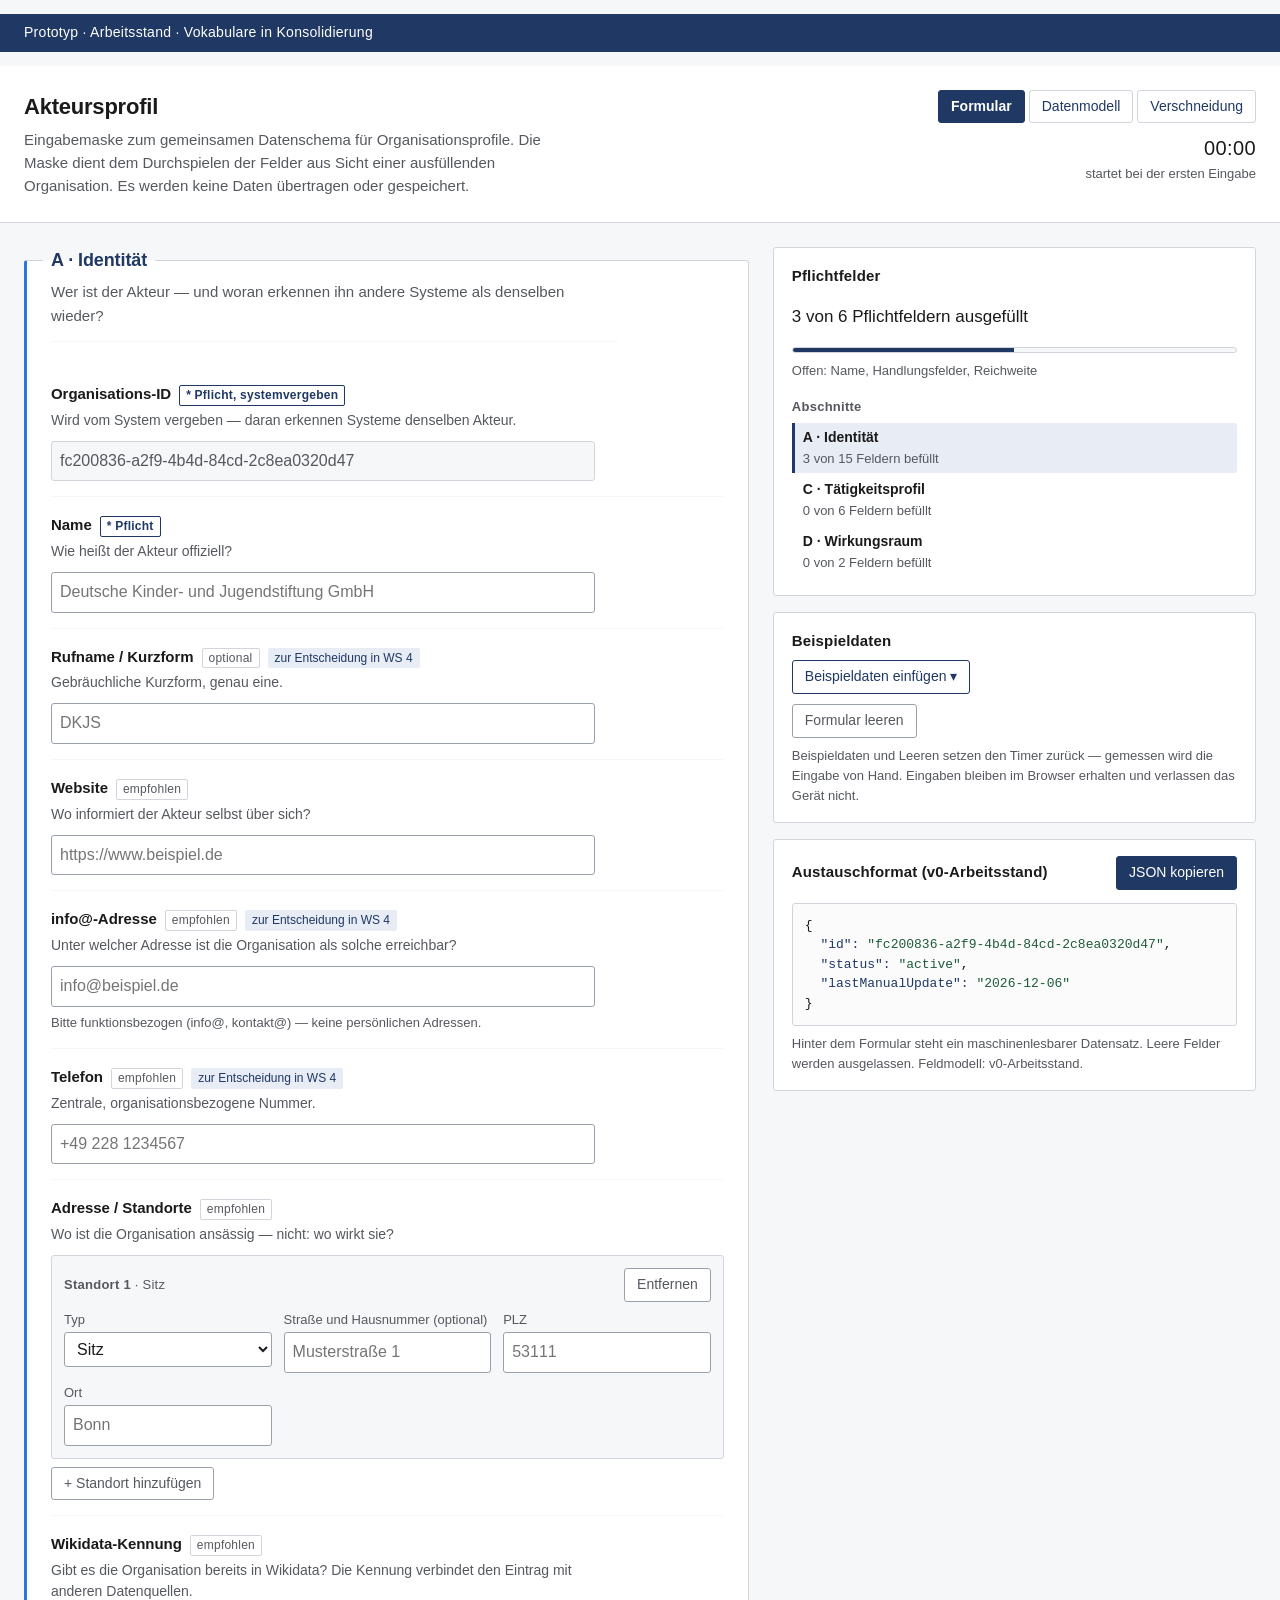
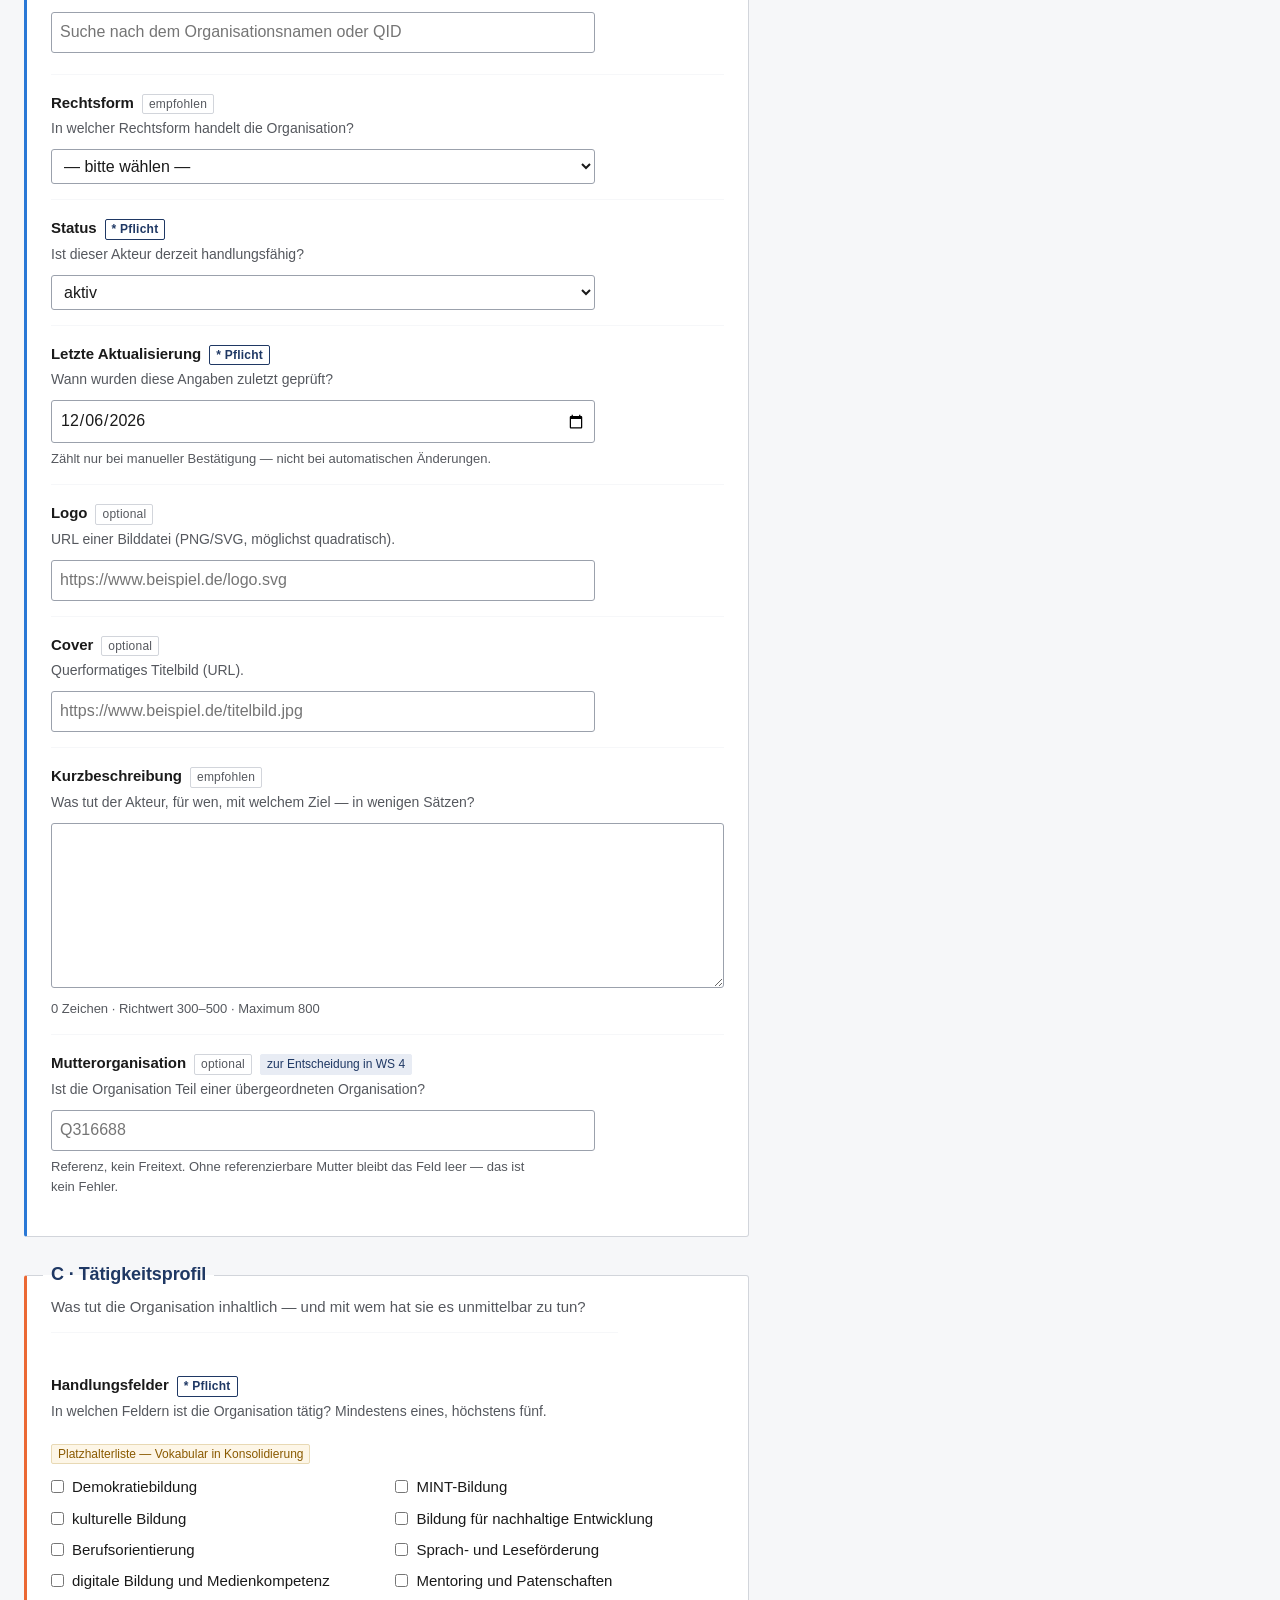
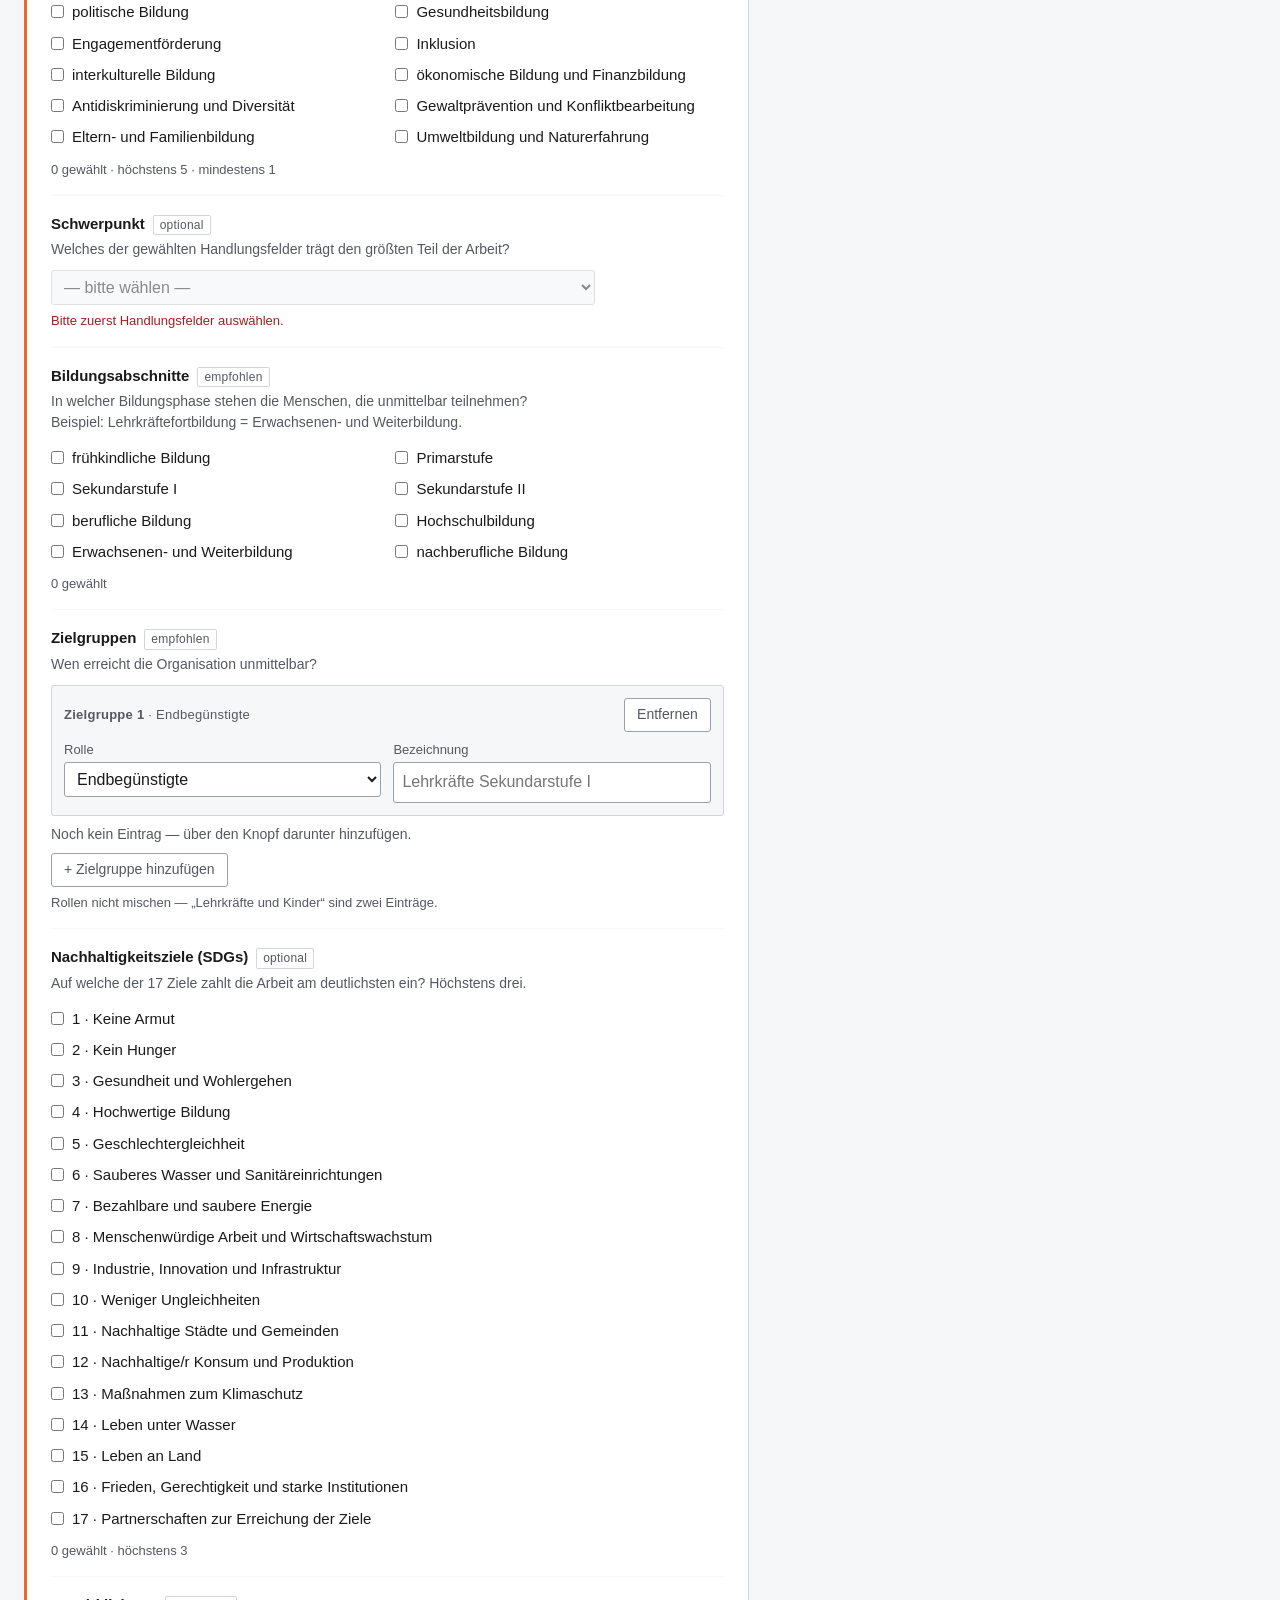
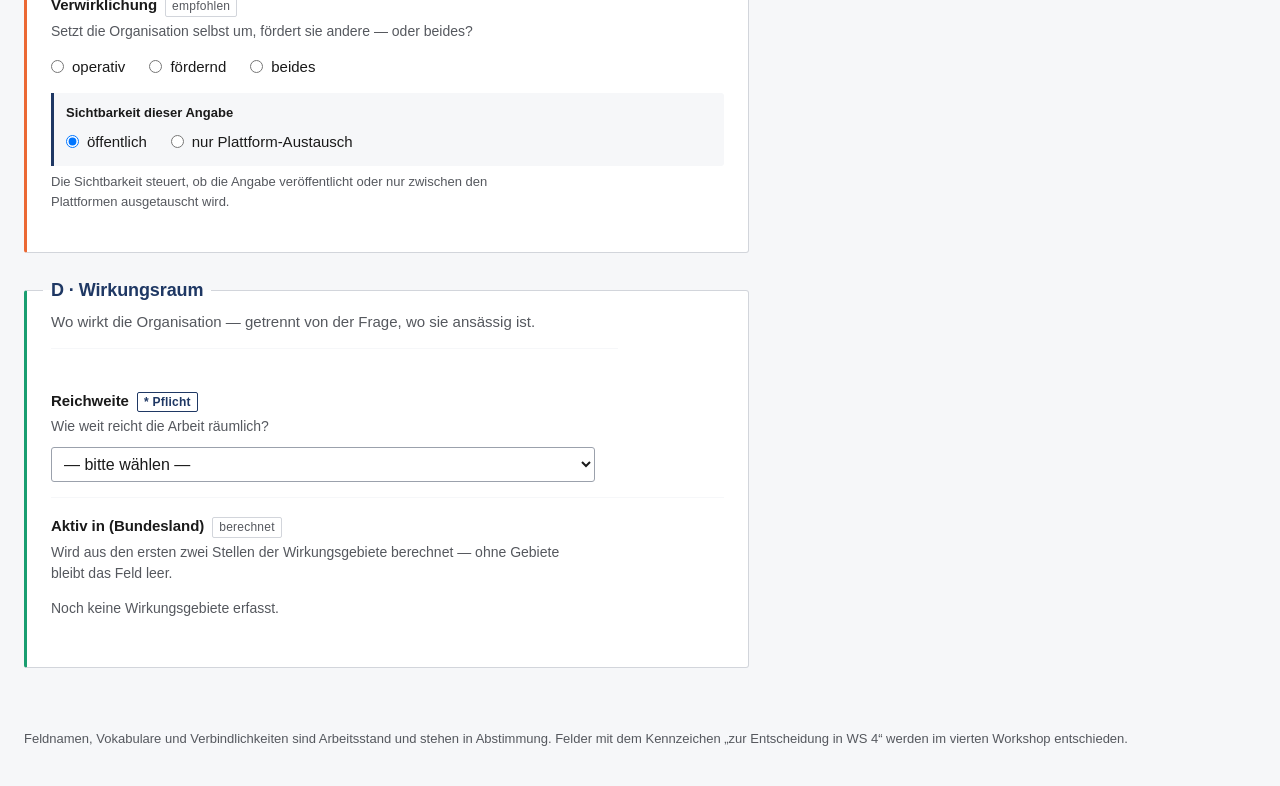
==== prototype/index.html @ a7eac196 "Gestaltung: Seitennavigation, Datenfarben, Feinschliff am Formular Navigation zwischen den drei Seit" ====
<!DOCTYPE html>
<html lang="de">
<head>
<meta charset="utf-8">
<meta name="viewport" content="width=device-width, initial-scale=1">
<title>Akteursprofil — Klickdummy (EduStandard)</title>
<meta name="description" content="Klickbare Eingabemaske zum Datenschema Akteursprofil. Arbeitsstand für Workshop 4.">
<link rel="stylesheet" href="style.css">
</head>
<body>

<a class="sprunglink" href="#formular">Zum Formular springen</a>

<p class="banner" role="note">Prototyp · Arbeitsstand · Vokabulare in Konsolidierung</p>

<header class="kopf">
  <div>
    <h1>Akteursprofil</h1>
    <p>
      Eingabemaske zum gemeinsamen Datenschema für Organisationsprofile.
      Die Maske dient dem Durchspielen der Felder aus Sicht einer ausfüllenden
      Organisation. Es werden keine Daten übertragen oder gespeichert.
    </p>
  </div>
  <div class="kopf-rechts">
    <nav class="seitennavigation" aria-label="Seiten des Prototyps">
      <a href="index.html" aria-current="page">Formular</a>
      <a href="schema.html">Datenmodell</a>
      <a href="simulation.html">Verschneidung</a>
    </nav>
    <div class="timer" role="timer" aria-live="off">
      <span class="nur-sr">Bearbeitungsdauer</span>
      <span class="timer-wert" id="timer-wert">00:00</span>
      <span id="timer-hinweis">startet bei der ersten Eingabe</span>
    </div>
  </div>
</header>

<main class="layout">

  <div id="formular"></div>

  <aside class="seitenspalte" aria-label="Auswertung">

    <section class="karte" aria-labelledby="zaehler-titel">
      <h2 id="zaehler-titel">Pflichtfelder</h2>
      <p class="zaehler-wert" id="zaehler-wert" aria-live="polite">0 von 0 Pflichtfeldern ausgefüllt</p>
      <div class="zaehler-balken" aria-hidden="true"><span id="zaehler-balken"></span></div>
      <p class="zaehler-offen" id="zaehler-offen"></p>

      <nav aria-labelledby="navigation-titel">
        <h3 id="navigation-titel" class="karte-untertitel">Abschnitte</h3>
        <ul class="navigation" id="abschnitt-navigation"></ul>
      </nav>
    </section>

    <section class="karte" aria-labelledby="beispiel-titel">
      <h2 id="beispiel-titel">Beispieldaten</h2>
      <details id="beispiel-auswahl">
        <summary>Beispieldaten einfügen</summary>
        <ul class="beispiel-liste" id="beispiel-liste"></ul>
      </details>
      <div class="karte-aktionen">
        <button type="button" class="leise" id="formular-leeren">Formular leeren</button>
        <button type="button" class="leise" id="speicher-verwerfen" hidden>Zwischenstand verwerfen</button>
      </div>
      <p class="karte-hinweis" id="beispiel-rueckmeldung" role="status"></p>
      <p class="karte-hinweis" id="speicher-hinweis"></p>
      <p class="karte-hinweis">
        Beispieldaten und Leeren setzen den Timer zurück — gemessen wird die
        Eingabe von Hand. Eingaben bleiben im Browser erhalten und verlassen
        das Gerät nicht.
      </p>
    </section>

    <section class="karte" aria-labelledby="vorschau-titel">
      <div class="vorschau-kopf">
        <h2 id="vorschau-titel">Austauschformat (v0-Arbeitsstand)</h2>
        <button type="button" class="primaer" id="json-kopieren">JSON kopieren</button>
      </div>
      <p class="kopier-rueckmeldung" id="kopier-rueckmeldung" role="status"></p>
      <p class="vorschau-fokus" id="vorschau-fokus" aria-live="polite"></p>
      <pre class="json" id="json-vorschau" tabindex="0" aria-label="Live-Vorschau des Datensatzes im JSON-Format">{}</pre>
      <p class="vorschau-fuss">
        Hinter dem Formular steht ein maschinenlesbarer Datensatz. Leere Felder
        werden ausgelassen. Feldmodell: <span id="modell-version">—</span>.
      </p>
    </section>

  </aside>

</main>

<footer class="fuss">
  <p>
    Feldnamen, Vokabulare und Verbindlichkeiten sind Arbeitsstand und stehen in
    Abstimmung. Felder mit dem Kennzeichen „zur Entscheidung in WS 4“ werden im
    vierten Workshop entschieden.
  </p>
</footer>

<script src="fields.js"></script>
<script src="app.js"></script>
</body>
</html>
---- prototype/style.css ----
/* Klickdummy "Akteursprofil" — Gestaltung.
   Systemschriften, ruhige Typografie, eine Akzentfarbe. */

:root {
  --akzent: #1F3864;
  --akzent-hell: #E8ECF4;
  --text: #1A1A1A;
  --text-leise: #55585E;
  --linie: #D2D5DB;
  --linie-kraeftig: #9BA1AC;
  --flaeche: #FFFFFF;
  --flaeche-leise: #F6F7F9;
  --warnung-linie: #8A5A00;
  --warnung-flaeche: #FDF6E7;
  --fehler: #A02020;
  --radius: 3px;
  --spalte: 1.5rem;
}

* { box-sizing: border-box; }

html { -webkit-text-size-adjust: 100%; }

body {
  margin: 0;
  font-family: -apple-system, BlinkMacSystemFont, "Segoe UI", Roboto, "Helvetica Neue", Arial, sans-serif;
  font-size: 16px;
  line-height: 1.55;
  color: var(--text);
  background: var(--flaeche-leise);
}

/* ---------------------------------------------------------------- Kopf */

.banner {
  background: var(--akzent);
  color: #FFFFFF;
  padding: 0.5rem 1.5rem;
  font-size: 0.875rem;
  letter-spacing: 0.02em;
}

.kopf {
  display: flex;
  flex-wrap: wrap;
  gap: 1rem;
  align-items: flex-start;
  justify-content: space-between;
  padding: 1.5rem;
  background: var(--flaeche);
  border-bottom: 1px solid var(--linie);
}

.kopf h1 {
  margin: 0 0 0.25rem;
  font-size: 1.375rem;
  font-weight: 600;
  letter-spacing: -0.01em;
}

.kopf p {
  margin: 0;
  max-width: 62ch;
  color: var(--text-leise);
  font-size: 0.9375rem;
}

.timer {
  flex: 0 0 auto;
  text-align: right;
  color: var(--text-leise);
  font-size: 0.8125rem;
}

.timer .timer-wert {
  display: block;
  font-size: 1.25rem;
  font-variant-numeric: tabular-nums;
  font-feature-settings: "tnum";
  color: var(--text);
  letter-spacing: 0.02em;
}

/* -------------------------------------------------------------- Layout */

.layout {
  display: grid;
  grid-template-columns: minmax(0, 3fr) minmax(0, 2fr);
  gap: var(--spalte);
  align-items: start;
  padding: var(--spalte);
  max-width: 1440px;
  margin: 0 auto;
}

@media (max-width: 900px) {
  .layout { grid-template-columns: minmax(0, 1fr); }
  .seitenspalte { position: static !important; }
  .timer { text-align: left; }
}

/* ------------------------------------------------------------ Abschnitt */

fieldset.abschnitt {
  border: 1px solid var(--linie);
  border-radius: var(--radius);
  background: var(--flaeche);
  margin: 0 0 var(--spalte);
  padding: 0 1.5rem 1.5rem;
}

fieldset.abschnitt legend {
  padding: 0 0.5rem;
  margin-left: -0.5rem;
  font-size: 1.0625rem;
  font-weight: 600;
  color: var(--akzent);
}

.abschnitt-intro {
  margin: 0.25rem 0 1.5rem;
  color: var(--text-leise);
  font-size: 0.9375rem;
  max-width: 68ch;
}

/* ----------------------------------------------------------------- Feld */

.feld {
  padding: 0.875rem 0;
  border-top: 1px solid var(--flaeche-leise);
}

.feld:first-of-type { border-top: 0; }
.feld[hidden] { display: none; }

.feld-kopf {
  display: flex;
  flex-wrap: wrap;
  align-items: baseline;
  gap: 0.5rem;
  margin-bottom: 0.125rem;
}

.feld-kopf label,
.feld-kopf .gruppen-label {
  font-weight: 600;
  font-size: 0.9375rem;
}

.hilfe {
  margin: 0 0 0.5rem;
  color: var(--text-leise);
  font-size: 0.875rem;
  max-width: 68ch;
}

.hinweis {
  margin: 0.375rem 0 0;
  color: var(--text-leise);
  font-size: 0.8125rem;
  max-width: 68ch;
}

/* --------------------------------------------------------------- Badges */

.kennzeichen {
  font-size: 0.75rem;
  font-weight: 400;
  letter-spacing: 0.02em;
  color: var(--text-leise);
  border: 1px solid var(--linie);
  border-radius: 2px;
  padding: 0 0.375rem;
  white-space: nowrap;
}

.kennzeichen.pflicht {
  color: var(--akzent);
  border-color: var(--akzent);
  font-weight: 600;
}

.badge-ws4 {
  font-size: 0.75rem;
  color: var(--akzent);
  background: var(--akzent-hell);
  border: 1px solid var(--akzent-hell);
  border-radius: 2px;
  padding: 0 0.375rem;
  white-space: nowrap;
}

.badge-platzhalter {
  display: inline-block;
  font-size: 0.75rem;
  color: var(--warnung-linie);
  background: var(--warnung-flaeche);
  border: 1px solid #E8D9B4;
  border-radius: 2px;
  padding: 0 0.375rem;
  margin-bottom: 0.5rem;
}

/* -------------------------------------------------------- Eingabefelder */

input[type="text"],
input[type="url"],
input[type="email"],
input[type="tel"],
input[type="date"],
input[type="search"],
select,
textarea {
  font: inherit;
  color: var(--text);
  background: var(--flaeche);
  border: 1px solid var(--linie-kraeftig);
  border-radius: var(--radius);
  padding: 0.4375rem 0.5rem;
  width: 100%;
  max-width: 34rem;
}

textarea { max-width: 48rem; resize: vertical; }

input[readonly],
input:disabled,
select:disabled,
textarea:disabled {
  background: var(--flaeche-leise);
  color: var(--text-leise);
  border-color: var(--linie);
}

input.fehlerhaft,
select.fehlerhaft {
  border-color: var(--fehler);
  border-width: 2px;
}

:focus-visible {
  outline: 3px solid var(--akzent);
  outline-offset: 1px;
}

/* Fallback für Browser ohne :focus-visible */
input:focus, select:focus, textarea:focus, button:focus, a:focus, [tabindex]:focus {
  outline: 3px solid var(--akzent);
  outline-offset: 1px;
}
input:focus:not(:focus-visible),
select:focus:not(:focus-visible),
textarea:focus:not(:focus-visible),
button:focus:not(:focus-visible),
a:focus:not(:focus-visible) { outline: none; }

.feld-fehler {
  margin: 0.375rem 0 0;
  color: var(--fehler);
  font-size: 0.8125rem;
  font-weight: 500;
}

.feld-fehler:empty { display: none; }

.zeichenzaehler {
  margin: 0.25rem 0 0;
  font-size: 0.8125rem;
  color: var(--text-leise);
  font-variant-numeric: tabular-nums;
}

/* --------------------------------------------------------- Mehrfachwahl */

.optionsliste {
  display: grid;
  grid-template-columns: repeat(auto-fill, minmax(17rem, 1fr));
  gap: 0.125rem 1rem;
  margin: 0;
  padding: 0;
  border: 0;
}

.optionsliste.einspaltig { grid-template-columns: minmax(0, 1fr); }

.option {
  display: flex;
  align-items: flex-start;
  gap: 0.5rem;
  padding: 0.1875rem 0;
  font-size: 0.9375rem;
}

.option input { margin: 0.3125rem 0 0; flex: 0 0 auto; }

.option.gesperrt > span { color: var(--text-leise); }

.auswahlzaehler {
  margin: 0.5rem 0 0;
  font-size: 0.8125rem;
  color: var(--text-leise);
  font-variant-numeric: tabular-nums;
}

.radiogruppe {
  display: flex;
  flex-wrap: wrap;
  gap: 0.25rem 1.5rem;
  border: 0;
  margin: 0;
  padding: 0;
}

.sichtbarkeit {
  margin-top: 0.75rem;
  padding: 0.625rem 0.75rem;
  background: var(--flaeche-leise);
  border-left: 3px solid var(--akzent);
  border-radius: 0 var(--radius) var(--radius) 0;
}

.sichtbarkeit .sichtbarkeit-titel {
  display: block;
  font-size: 0.8125rem;
  font-weight: 600;
  margin-bottom: 0.25rem;
}

/* ---------------------------------------------------------- Wiederholbar */

.eintraege { margin: 0.25rem 0 0; }

.eintrag {
  border: 1px solid var(--linie);
  border-radius: var(--radius);
  padding: 0.75rem;
  margin-bottom: 0.5rem;
  background: var(--flaeche-leise);
}

.eintrag-kopf {
  display: flex;
  align-items: baseline;
  justify-content: space-between;
  gap: 1rem;
  margin-bottom: 0.5rem;
}

.eintrag-nummer {
  font-size: 0.8125rem;
  font-weight: 600;
  color: var(--text-leise);
  letter-spacing: 0.02em;
}

.eintrag-raster {
  display: grid;
  grid-template-columns: repeat(auto-fit, minmax(11rem, 1fr));
  gap: 0.625rem 0.75rem;
}

.eintrag-raster .teilfeld { min-width: 0; }

.eintrag-raster label {
  display: block;
  font-size: 0.8125rem;
  color: var(--text-leise);
  margin-bottom: 0.125rem;
}

.eintrag-raster input,
.eintrag-raster select { max-width: none; }

.leer-hinweis {
  margin: 0.25rem 0 0.5rem;
  font-size: 0.875rem;
  color: var(--text-leise);
}

/* --------------------------------------------------------------- Buttons */

button {
  font: inherit;
  font-size: 0.875rem;
  color: var(--akzent);
  background: var(--flaeche);
  border: 1px solid var(--akzent);
  border-radius: var(--radius);
  padding: 0.3125rem 0.75rem;
  cursor: pointer;
}

button:hover { background: var(--akzent-hell); }

button.leise {
  color: var(--text-leise);
  border-color: var(--linie-kraeftig);
}

button.leise:hover { background: var(--flaeche-leise); color: var(--text); }

button.primaer {
  background: var(--akzent);
  color: #FFFFFF;
}

button.primaer:hover { background: #16294A; }

/* -------------------------------------------------------------- Warnungen */

.warnung {
  margin: 0.5rem 0 0;
  padding: 0.5rem 0.75rem;
  background: var(--warnung-flaeche);
  border: 1px solid #E8D9B4;
  border-left: 3px solid var(--warnung-linie);
  border-radius: 0 var(--radius) var(--radius) 0;
  font-size: 0.875rem;
  color: #4A3A10;
}

.warnung[hidden] { display: none; }

.warnung .warnung-titel {
  font-weight: 600;
  display: block;
  margin-bottom: 0.125rem;
}

.warnung button { margin-top: 0.5rem; }

/* ------------------------------------------------------------ Wikidata */

.wikidata-feld { position: relative; max-width: 34rem; }

.wikidata-treffer {
  list-style: none;
  margin: 0.25rem 0 0;
  padding: 0;
  border: 1px solid var(--linie-kraeftig);
  border-radius: var(--radius);
  background: var(--flaeche);
  max-height: 15rem;
  overflow-y: auto;
}

.wikidata-treffer[hidden] { display: none; }

.wikidata-treffer li { border-top: 1px solid var(--linie); }
.wikidata-treffer li:first-child { border-top: 0; }

.wikidata-treffer button {
  display: block;
  width: 100%;
  text-align: left;
  border: 0;
  border-radius: 0;
  background: transparent;
  color: var(--text);
  padding: 0.4375rem 0.625rem;
}

.wikidata-treffer button:hover { background: var(--akzent-hell); }

.wikidata-treffer .treffer-label { font-weight: 600; font-size: 0.875rem; }
.wikidata-treffer .treffer-qid { color: var(--text-leise); font-weight: 400; }
.wikidata-treffer .treffer-beschreibung {
  display: block;
  font-size: 0.8125rem;
  color: var(--text-leise);
}

.wikidata-gewaehlt {
  margin: 0.375rem 0 0;
  font-size: 0.875rem;
}

/* ----------------------------------------------------------------- Chips */

.chips {
  display: flex;
  flex-wrap: wrap;
  gap: 0.375rem;
  margin: 0.25rem 0 0;
  padding: 0;
  list-style: none;
}

.chip {
  border: 1px solid var(--akzent);
  background: var(--akzent-hell);
  color: var(--akzent);
  border-radius: 2px;
  padding: 0.0625rem 0.5rem;
  font-size: 0.8125rem;
}

/* ----------------------------------------------------------- Seitenspalte */

.seitenspalte {
  position: sticky;
  top: var(--spalte);
  display: flex;
  flex-direction: column;
  gap: 1rem;
}

.karte {
  border: 1px solid var(--linie);
  border-radius: var(--radius);
  background: var(--flaeche);
  padding: 1rem 1.125rem;
}

.karte h2 {
  margin: 0 0 0.5rem;
  font-size: 0.9375rem;
  font-weight: 600;
  letter-spacing: 0.01em;
}

.zaehler-wert {
  font-size: 1.0625rem;
  font-variant-numeric: tabular-nums;
}

.zaehler-balken {
  height: 6px;
  background: var(--flaeche-leise);
  border: 1px solid var(--linie);
  border-radius: 3px;
  overflow: hidden;
  margin: 0.5rem 0 0.5rem;
}

.zaehler-balken span {
  display: block;
  height: 100%;
  background: var(--akzent);
  width: 0;
}

.zaehler-offen {
  margin: 0;
  font-size: 0.8125rem;
  color: var(--text-leise);
}

.vorschau-kopf {
  display: flex;
  align-items: baseline;
  justify-content: space-between;
  gap: 0.75rem;
  flex-wrap: wrap;
  margin-bottom: 0.5rem;
}

.vorschau-kopf h2 { margin: 0; }

pre.json {
  margin: 0;
  padding: 0.75rem;
  background: #FBFBFC;
  border: 1px solid var(--linie);
  border-radius: var(--radius);
  font-family: ui-monospace, SFMono-Regular, "SF Mono", Menlo, Consolas, "Liberation Mono", monospace;
  font-size: 0.8125rem;
  line-height: 1.5;
  max-height: 60vh;
  overflow-y: auto;
  white-space: pre-wrap;
  overflow-wrap: anywhere;
  tab-size: 2;
}

pre.json .j-schluessel { color: var(--akzent); }
pre.json .j-text { color: #1F5B3A; }
pre.json .j-zahl { color: #7A3E00; }
pre.json .j-literal { color: #6A3E8F; }

.kopier-rueckmeldung {
  font-size: 0.8125rem;
  color: var(--text-leise);
}

.vorschau-fuss {
  margin: 0.5rem 0 0;
  font-size: 0.8125rem;
  color: var(--text-leise);
}

/* ------------------------------------------------------------------ Fuss */

.fuss {
  padding: 0 var(--spalte) var(--spalte);
  max-width: 1440px;
  margin: 0 auto;
  color: var(--text-leise);
  font-size: 0.8125rem;
}

.fuss a { color: var(--akzent); }

/* ------------------------------------------------------- Screenreader-only */

.nur-sr {
  position: absolute;
  width: 1px;
  height: 1px;
  margin: -1px;
  padding: 0;
  overflow: hidden;
  clip: rect(0 0 0 0);
  clip-path: inset(50%);
  white-space: nowrap;
  border: 0;
}

.sprunglink {
  position: absolute;
  left: -9999px;
  top: 0;
  background: var(--akzent);
  color: #FFFFFF;
  padding: 0.5rem 1rem;
  z-index: 10;
}

.sprunglink:focus { left: 0; }

@media print {
  .seitenspalte, .timer { display: none; }
  .layout { display: block; }
}

/* ------------------------------------------------ Navigation und Karten */

.karte-untertitel {
  margin: 1rem 0 0.375rem;
  font-size: 0.8125rem;
  font-weight: 600;
  color: var(--text-leise);
  letter-spacing: 0.02em;
  text-transform: none;
}

.navigation {
  list-style: none;
  margin: 0;
  padding: 0;
}

.navigation li { margin-bottom: 0.125rem; }

.nav-verweis {
  display: block;
  padding: 0.25rem 0.5rem;
  border-left: 3px solid transparent;
  border-radius: 0 var(--radius) var(--radius) 0;
  text-decoration: none;
  color: var(--text);
}

.nav-verweis:hover { background: var(--flaeche-leise); }

.nav-verweis.aktiv {
  border-left-color: var(--akzent);
  background: var(--akzent-hell);
}

/* Der aktive Abschnitt ist nicht allein an der Farbe erkennbar: die
   Beschriftung wird zusaetzlich fett gesetzt. */
.nav-verweis.aktiv .nav-titel { font-weight: 700; }

.nav-titel {
  display: block;
  font-size: 0.875rem;
  font-weight: 600;
}

.nav-stand {
  display: block;
  font-size: 0.8125rem;
  color: var(--text-leise);
  font-variant-numeric: tabular-nums;
}

.karte-aktionen {
  display: flex;
  flex-wrap: wrap;
  gap: 0.375rem;
  margin-top: 0.625rem;
}

.karte-hinweis {
  margin: 0.5rem 0 0;
  font-size: 0.8125rem;
  color: var(--text-leise);
}

.karte-hinweis:empty { display: none; }

/* ----------------------------------------------------------- Beispiele */

#beispiel-auswahl summary {
  cursor: pointer;
  padding: 0.3125rem 0.75rem;
  border: 1px solid var(--akzent);
  border-radius: var(--radius);
  color: var(--akzent);
  font-size: 0.875rem;
  display: inline-block;
  list-style: none;
}

#beispiel-auswahl summary::-webkit-details-marker { display: none; }
#beispiel-auswahl summary::after { content: " \25BE"; }
#beispiel-auswahl[open] summary::after { content: " \25B4"; }
#beispiel-auswahl summary:hover { background: var(--akzent-hell); }

.beispiel-liste {
  list-style: none;
  margin: 0.5rem 0 0;
  padding: 0;
  border: 1px solid var(--linie);
  border-radius: var(--radius);
}

.beispiel-liste li { border-top: 1px solid var(--linie); }
.beispiel-liste li:first-child { border-top: 0; }

.beispiel-knopf {
  display: block;
  width: 100%;
  text-align: left;
  border: 0;
  border-radius: 0;
  background: transparent;
  padding: 0.5rem 0.625rem;
  color: var(--text);
}

.beispiel-knopf:hover { background: var(--akzent-hell); }
.beispiel-name { display: block; font-weight: 600; font-size: 0.875rem; }
.beispiel-summary { display: block; font-size: 0.8125rem; color: var(--text-leise); }

/* ------------------------------------------- Hervorhebung in der Vorschau */

.vorschau-fokus {
  margin: 0 0 0.375rem;
  font-size: 0.8125rem;
  color: var(--text-leise);
}

.vorschau-fokus:empty { display: none; }

pre.json .j-block { display: block; }

/* Die Hervorhebung wiederholt nur, was der sichtbare Fokus im Formular und
   die Zeile ueber der Vorschau bereits benennen — sie traegt keine eigene
   Information und ist deshalb unbedenklich farbig. */
pre.json .j-block.hervorgehoben {
  background: var(--akzent-hell);
  box-shadow: -0.5rem 0 0 var(--akzent-hell), inset 2px 0 0 var(--akzent);
}

/* ----------------------------------------------- Eintraege: Komfort */

.eintrag-zusammenfassung {
  font-weight: 400;
  color: var(--text-leise);
}

.rueckgaengig {
  margin-top: 0.5rem;
  font-size: 0.8125rem;
  color: var(--text-leise);
}

.rueckgaengig[hidden] { display: none; }
.rueckgaengig button { margin-left: 0.25rem; }

/* ================================================================ *
 * Seiten 2 und 3 — Netzdarstellung und Verschneidung
 *
 * Die Datenfarben sind gegen die Zeichenflaeche geprueft (OKLab-CVD,
 * Kontrast >= 3:1 in allen drei Slots). Die Akzentfarbe #1F3864 bleibt
 * dem Bedienrahmen vorbehalten und traegt nie Daten.
 * ================================================================ */

:root {
  --daten-a: #2a78d6;   /* Identitaet / Akteur   — 4.30:1 */
  --daten-c: #eb6834;   /* Taetigkeit / Feld     — 3.12:1 */
  --daten-d: #199e70;   /* Raum / Bundesland     — 3.32:1 */
  --flaeche-viz: #fcfcfb;

  /* Sequenzielle Blau-Rampe fuer Mengen (hell -> dunkel, eine Farbe) */
  --rampe-0: #f2f5f8;
  --rampe-1: #cde2fb;
  --rampe-2: #9ec5f4;
  --rampe-3: #6da7ec;
  --rampe-4: #3987e5;
  --rampe-5: #256abf;
  --rampe-6: #184f95;
  --rampe-7: #0d366b;
}

/* ------------------------------------------------ Seitennavigation */

.seitennavigation {
  display: flex;
  flex-wrap: wrap;
  gap: 0.25rem;
  flex: 0 0 auto;
}

.seitennavigation a {
  display: block;
  padding: 0.3125rem 0.75rem;
  font-size: 0.875rem;
  text-decoration: none;
  color: var(--akzent);
  border: 1px solid var(--linie);
  border-radius: var(--radius);
  background: var(--flaeche);
}

.seitennavigation a:hover { background: var(--akzent-hell); }

.seitennavigation a[aria-current="page"] {
  background: var(--akzent);
  border-color: var(--akzent);
  color: #FFFFFF;
  font-weight: 600;
}

/* ---------------------------------------------------- Netz: Layout */

.netz-layout {
  display: grid;
  grid-template-columns: minmax(0, 1fr) minmax(0, 20rem);
  gap: var(--spalte);
  align-items: start;
  padding: var(--spalte);
  max-width: 1500px;
  margin: 0 auto;
}

@media (max-width: 1000px) {
  .netz-layout { grid-template-columns: minmax(0, 1fr); }
}

.netz-bereich {
  border: 1px solid var(--linie);
  border-radius: var(--radius);
  background: var(--flaeche);
  padding: 1rem 1.125rem 1.125rem;
}

.netz-kopf {
  display: flex;
  flex-wrap: wrap;
  align-items: center;
  justify-content: space-between;
  gap: 0.75rem 1.5rem;
}

.umschalter {
  display: inline-flex;
  border: 1px solid var(--akzent);
  border-radius: var(--radius);
  overflow: hidden;
  margin: 0;
  padding: 0;
}

.umschalter legend { display: none; }

.umschalter label {
  position: relative;
  display: block;
  padding: 0.3125rem 0.875rem;
  font-size: 0.875rem;
  color: var(--akzent);
  cursor: pointer;
  border-left: 1px solid var(--akzent);
}

.umschalter label:first-of-type { border-left: 0; }

.umschalter input {
  position: absolute;
  opacity: 0;
  width: 100%; height: 100%;
  left: 0; top: 0;
  margin: 0;
  cursor: pointer;
}

.umschalter label:hover { background: var(--akzent-hell); }

.umschalter input:checked ~ span { font-weight: 600; }

.umschalter label:has(input:checked) {
  background: var(--akzent);
  color: #FFFFFF;
}

.umschalter label:focus-within {
  outline: 3px solid var(--akzent);
  outline-offset: 1px;
}

.legende {
  display: flex;
  flex-wrap: wrap;
  gap: 0.25rem 1rem;
  list-style: none;
  margin: 0;
  padding: 0;
  font-size: 0.8125rem;
  color: var(--text-leise);
}

.legende li { display: flex; align-items: center; gap: 0.375rem; }

.legende-punkt {
  width: 10px; height: 10px;
  border-radius: 50%;
  flex: 0 0 auto;
}

.punkt-a { background: var(--daten-a); }
.punkt-c { background: var(--daten-c); }
.punkt-d { background: var(--daten-d); }

.netz-erklaerung {
  margin: 0.75rem 0 0.5rem;
  font-size: 0.875rem;
  color: var(--text-leise);
  max-width: 78ch;
}

.netz-buehne {
  border: 1px solid var(--linie);
  border-radius: var(--radius);
  background: var(--flaeche-viz);
  overflow: hidden;
}

#netz {
  display: block;
  width: 100%;
  height: auto;
  aspect-ratio: 980 / 640;
}

/* ----------------------------------------------- Netz: Marken */

.netz-kante {
  fill: none;
  stroke: #c3c7cf;
  stroke-width: 1.25;
  transition: stroke 120ms linear, stroke-width 120ms linear, opacity 120ms linear;
}

.netz-kante.kante-sichtbarkeit { stroke: #9aa2b1; stroke-width: 1.75; }
.netz-kante.kante-auswahl { stroke: #b0a08f; stroke-width: 1.75; }
.netz-kante.kante-berechnung { stroke: #8fb6a6; stroke-width: 1.75; }

.netz-pfeilspitze { fill: #5d6879; }

.netz-kante.betont { stroke: var(--akzent); stroke-width: 2.25; }
.netz-kante.gedimmt { opacity: 0.12; }

.netz-ring { fill: var(--flaeche-viz); }

.netz-punkt { transition: opacity 120ms linear; }

.gruppe-a .netz-punkt { fill: var(--daten-a); }
.gruppe-c .netz-punkt { fill: var(--daten-c); }
.gruppe-d .netz-punkt { fill: var(--daten-d); }

.netz-knoten-gruppe { cursor: pointer; }

.netz-label {
  font-size: 11px;
  fill: var(--text-leise);
  pointer-events: none;
  paint-order: stroke;
  stroke: var(--flaeche-viz);
  stroke-width: 3px;
  stroke-linejoin: round;
}

.netz-label.label-gross {
  font-size: 12px;
  font-weight: 600;
  fill: var(--text);
}

.netz-knoten-gruppe.gedimmt { opacity: 0.2; }

.netz-knoten-gruppe.gewaehlt .netz-ring {
  fill: var(--flaeche-viz);
  stroke: var(--akzent);
  stroke-width: 2.5;
}

.netz-knoten-gruppe.gewaehlt .netz-label {
  fill: var(--text);
  font-weight: 600;
}

.netz-knoten-gruppe:focus { outline: none; }

.netz-knoten-gruppe:focus-visible .netz-ring {
  stroke: var(--akzent);
  stroke-width: 3;
}

/* ------------------------------------------------ Detailspalte */

.detail-spalte {
  position: sticky;
  top: var(--spalte);
  display: flex;
  flex-direction: column;
  gap: 0.75rem;
}

@media (max-width: 1000px) {
  .detail-spalte { position: static; }
}

.detail-titel {
  margin: 0 0 0.5rem;
  font-size: 1rem;
  font-weight: 600;
  color: var(--akzent);
}

.detail-untertitel {
  margin: 0.875rem 0 0.25rem;
  font-size: 0.8125rem;
  font-weight: 600;
  color: var(--text-leise);
}

.detail-hilfe {
  margin: 0 0 0.625rem;
  font-size: 0.875rem;
  color: var(--text-leise);
}

.detail-leer {
  margin: 0;
  font-size: 0.875rem;
  color: var(--text-leise);
}

.detailliste { margin: 0; }

.detail-zeile {
  display: grid;
  grid-template-columns: 9rem minmax(0, 1fr);
  gap: 0.5rem;
  padding: 0.1875rem 0;
  border-top: 1px solid var(--flaeche-leise);
  font-size: 0.8125rem;
}

.detail-zeile:first-child { border-top: 0; }

.detail-zeile dt { color: var(--text-leise); }
.detail-zeile dd { margin: 0; }

.detail-beziehungen,
.detail-akteure {
  margin: 0.25rem 0 0;
  padding-left: 1.125rem;
  font-size: 0.8125rem;
}

.detail-beziehungen li,
.detail-akteure li { margin-bottom: 0.125rem; }

.detail-mehr {
  margin: 0.375rem 0 0;
  font-size: 0.8125rem;
  color: var(--text-leise);
}

/* ------------------------------------------------ Textfassung */

.textfassung {
  margin-top: 0.875rem;
  font-size: 0.875rem;
}

.textfassung summary {
  cursor: pointer;
  color: var(--akzent);
  padding: 0.25rem 0;
}

.textfassung-tabelle {
  border-collapse: collapse;
  width: 100%;
  margin-top: 0.5rem;
  font-size: 0.8125rem;
}

.textfassung-tabelle th,
.textfassung-tabelle td {
  text-align: left;
  padding: 0.25rem 0.5rem;
  border-bottom: 1px solid var(--linie);
  vertical-align: top;
}

.textfassung-tabelle th { color: var(--text-leise); font-weight: 600; }

/* Kopfzeile des Formulars: Navigation ueber dem Timer */
.kopf-rechts {
  display: flex;
  flex-direction: column;
  align-items: flex-end;
  gap: 0.625rem;
  flex: 0 0 auto;
}

@media (max-width: 900px) {
  .kopf-rechts { align-items: flex-start; }
}

/* Zugehörigkeit zum Block: nur Gerüst, deshalb sehr zurückhaltend.
   Die konditionalen Kanten darüber tragen die eigentliche Aussage. */
.netz-kante.kante-zugehoerig {
  stroke: #dcdfe5;
  stroke-width: 1;
}

/* ------------------------------------------------- Verschneidung */

.steuerzeile {
  display: flex;
  flex-wrap: wrap;
  align-items: flex-end;
  gap: 0.75rem 1rem;
  padding: 0.875rem var(--spalte);
  background: var(--flaeche);
  border-bottom: 1px solid var(--linie);
  max-width: 1500px;
  margin: 0 auto;
}

.steuerfeld { display: flex; flex-direction: column; gap: 0.1875rem; }

.steuerfeld label {
  font-size: 0.75rem;
  color: var(--text-leise);
  letter-spacing: 0.01em;
}

.steuerfeld select { width: auto; min-width: 11rem; }

.steuer-trenner {
  width: 1px;
  align-self: stretch;
  background: var(--linie);
  margin: 0 0.25rem;
}

.matrix-layout {
  display: grid;
  grid-template-columns: minmax(0, 1fr) minmax(0, 19rem);
  gap: var(--spalte);
  align-items: start;
  padding: var(--spalte);
  max-width: 1500px;
  margin: 0 auto;
}

@media (max-width: 1050px) {
  .matrix-layout { grid-template-columns: minmax(0, 1fr); }
}

.matrix-bereich {
  border: 1px solid var(--linie);
  border-radius: var(--radius);
  background: var(--flaeche);
  padding: 1rem 1.125rem 1.125rem;
  min-width: 0;
}

.matrix-kopf {
  display: flex;
  flex-wrap: wrap;
  align-items: baseline;
  justify-content: space-between;
  gap: 0.5rem 1.5rem;
  margin-bottom: 0.75rem;
}

.matrix-kopf h2 { margin: 0; font-size: 1rem; font-weight: 600; }

.kennzahl {
  margin: 0;
  font-size: 0.875rem;
  color: var(--text-leise);
  font-variant-numeric: tabular-nums;
}

/* Farbskala: eine Farbe, hell nach dunkel — sie zeigt Menge, nicht Identität */
.skala { display: flex; align-items: center; gap: 0.375rem; }

.skala-text { font-size: 0.75rem; color: var(--text-leise); }
.skala-marke { font-variant-numeric: tabular-nums; }

.skala-leiste { display: flex; gap: 2px; }

.skala-feld {
  width: 15px; height: 11px;
  border-radius: 1px;
  display: block;
}

.matrix-huelle { overflow-x: auto; }

.matrix-tabelle {
  border-collapse: separate;
  border-spacing: 2px;   /* 2px Flächenlücke statt Rahmen um die Zellen */
  font-size: 0.8125rem;
}

.matrix-tabelle th {
  font-weight: 600;
  color: var(--text-leise);
  text-align: left;
  font-size: 0.75rem;
  padding: 0.125rem 0.375rem;
  vertical-align: bottom;
}

.matrix-tabelle .ecke {
  font-weight: 400;
  color: var(--text-leise);
  white-space: nowrap;
  padding-right: 0.75rem;
}

.matrix-tabelle .kopf-spalte {
  height: 8.5rem;
  vertical-align: bottom;
  padding: 0;
  width: 2rem;
}

/* Spaltenköpfe schräg stellen: hält die Tabelle schmal genug für den Beamer */
.matrix-tabelle .kopf-spalte .kopf-text {
  display: block;
  transform-origin: bottom left;
  transform: rotate(-60deg) translateX(0.25rem);
  white-space: nowrap;
  width: 1.5rem;
}

.matrix-tabelle .kopf-zeile {
  white-space: nowrap;
  padding-right: 0.625rem;
  vertical-align: middle;
  color: var(--text);
}

.matrix-tabelle .summe-kopf { color: var(--text-leise); }

.zelle {
  width: 2rem;
  height: 2rem;
  min-width: 2rem;
  text-align: center;
  vertical-align: middle;
  border-radius: 2px;
  font-variant-numeric: tabular-nums;
  padding: 0;
  cursor: pointer;
  transition: outline-color 100ms linear;
}

.zelle.leer {
  cursor: default;
  color: #b9bcc3;
  background: var(--flaeche-leise);
}

.zellwert { display: block; line-height: 2rem; }

/* Sequenzielle Rampe (Blau 100 -> 700). Ab Stufe 5 helle Schrift. */
.zelle.stufe-0 { background: var(--flaeche-leise); }
.zelle.stufe-1 { background: var(--rampe-1); color: var(--text); }
.zelle.stufe-2 { background: var(--rampe-2); color: var(--text); }
.zelle.stufe-3 { background: var(--rampe-3); color: var(--text); }
.zelle.stufe-4 { background: var(--rampe-4); color: #FFFFFF; }
.zelle.stufe-5 { background: var(--rampe-5); color: #FFFFFF; }
.zelle.stufe-6 { background: var(--rampe-6); color: #FFFFFF; }
.zelle.stufe-7 { background: var(--rampe-7); color: #FFFFFF; }

.skala-feld.stufe-0 { background: var(--flaeche-leise); }
.skala-feld.stufe-1 { background: var(--rampe-1); }
.skala-feld.stufe-2 { background: var(--rampe-2); }
.skala-feld.stufe-3 { background: var(--rampe-3); }
.skala-feld.stufe-4 { background: var(--rampe-4); }
.skala-feld.stufe-5 { background: var(--rampe-5); }
.skala-feld.stufe-6 { background: var(--rampe-6); }
.skala-feld.stufe-7 { background: var(--rampe-7); }

.zelle:hover:not(.leer) { outline: 2px solid var(--akzent); outline-offset: -2px; }

.zelle.gewaehlt {
  outline: 3px solid var(--akzent);
  outline-offset: -3px;
}

.matrix-tabelle .summe {
  text-align: center;
  font-variant-numeric: tabular-nums;
  color: var(--text-leise);
  padding: 0 0.375rem;
}

.matrix-fuss {
  margin: 0.625rem 0 0;
  font-size: 0.8125rem;
  color: var(--text-leise);
  max-width: 82ch;
}

.akteur-name { display: block; }

.akteur-zusatz {
  display: block;
  font-size: 0.75rem;
  color: var(--text-leise);
}

.detail-akteure li { margin-bottom: 0.375rem; }

/* ------------------------------------- Formular: typografischer Feinschliff
 *
 * Das Formular bleibt sachlich — es simuliert echte Arbeit und darf nicht
 * ablenken. Geschaerft werden nur die Stufen: Abschnitt, Feldname, Hilfetext.
 * Der schmale Balken je Abschnitt traegt die Blockfarbe der Netzdarstellung
 * und verbindet beide Seiten, ohne laut zu werden.
 */

fieldset.abschnitt {
  border-left-width: 3px;
  padding-top: 0.25rem;
}

#formular fieldset.abschnitt[data-block="A"] { border-left-color: var(--daten-a); }
#formular fieldset.abschnitt[data-block="C"] { border-left-color: var(--daten-c); }
#formular fieldset.abschnitt[data-block="D"] { border-left-color: var(--daten-d); }

fieldset.abschnitt legend {
  font-size: 1.125rem;
  letter-spacing: -0.005em;
}

.abschnitt-intro {
  margin-top: 0.125rem;
  padding-bottom: 0.875rem;
  border-bottom: 1px solid var(--flaeche-leise);
}

.feld { padding: 1rem 0 0.9375rem; }

.feld-kopf { margin-bottom: 0.25rem; }

.feld-kopf label,
.feld-kopf .gruppen-label {
  font-size: 0.9375rem;
  letter-spacing: -0.003em;
  color: var(--text);
}

.hilfe { margin-bottom: 0.625rem; line-height: 1.5; }

@media (max-width: 800px) {
  /* Der senkrechte Trenner trennt nach dem Umbruch nichts mehr. */
  .steuer-trenner { display: none; }
  .steuerfeld { flex: 1 1 13rem; }
  .steuerfeld select { min-width: 0; width: 100%; }
}
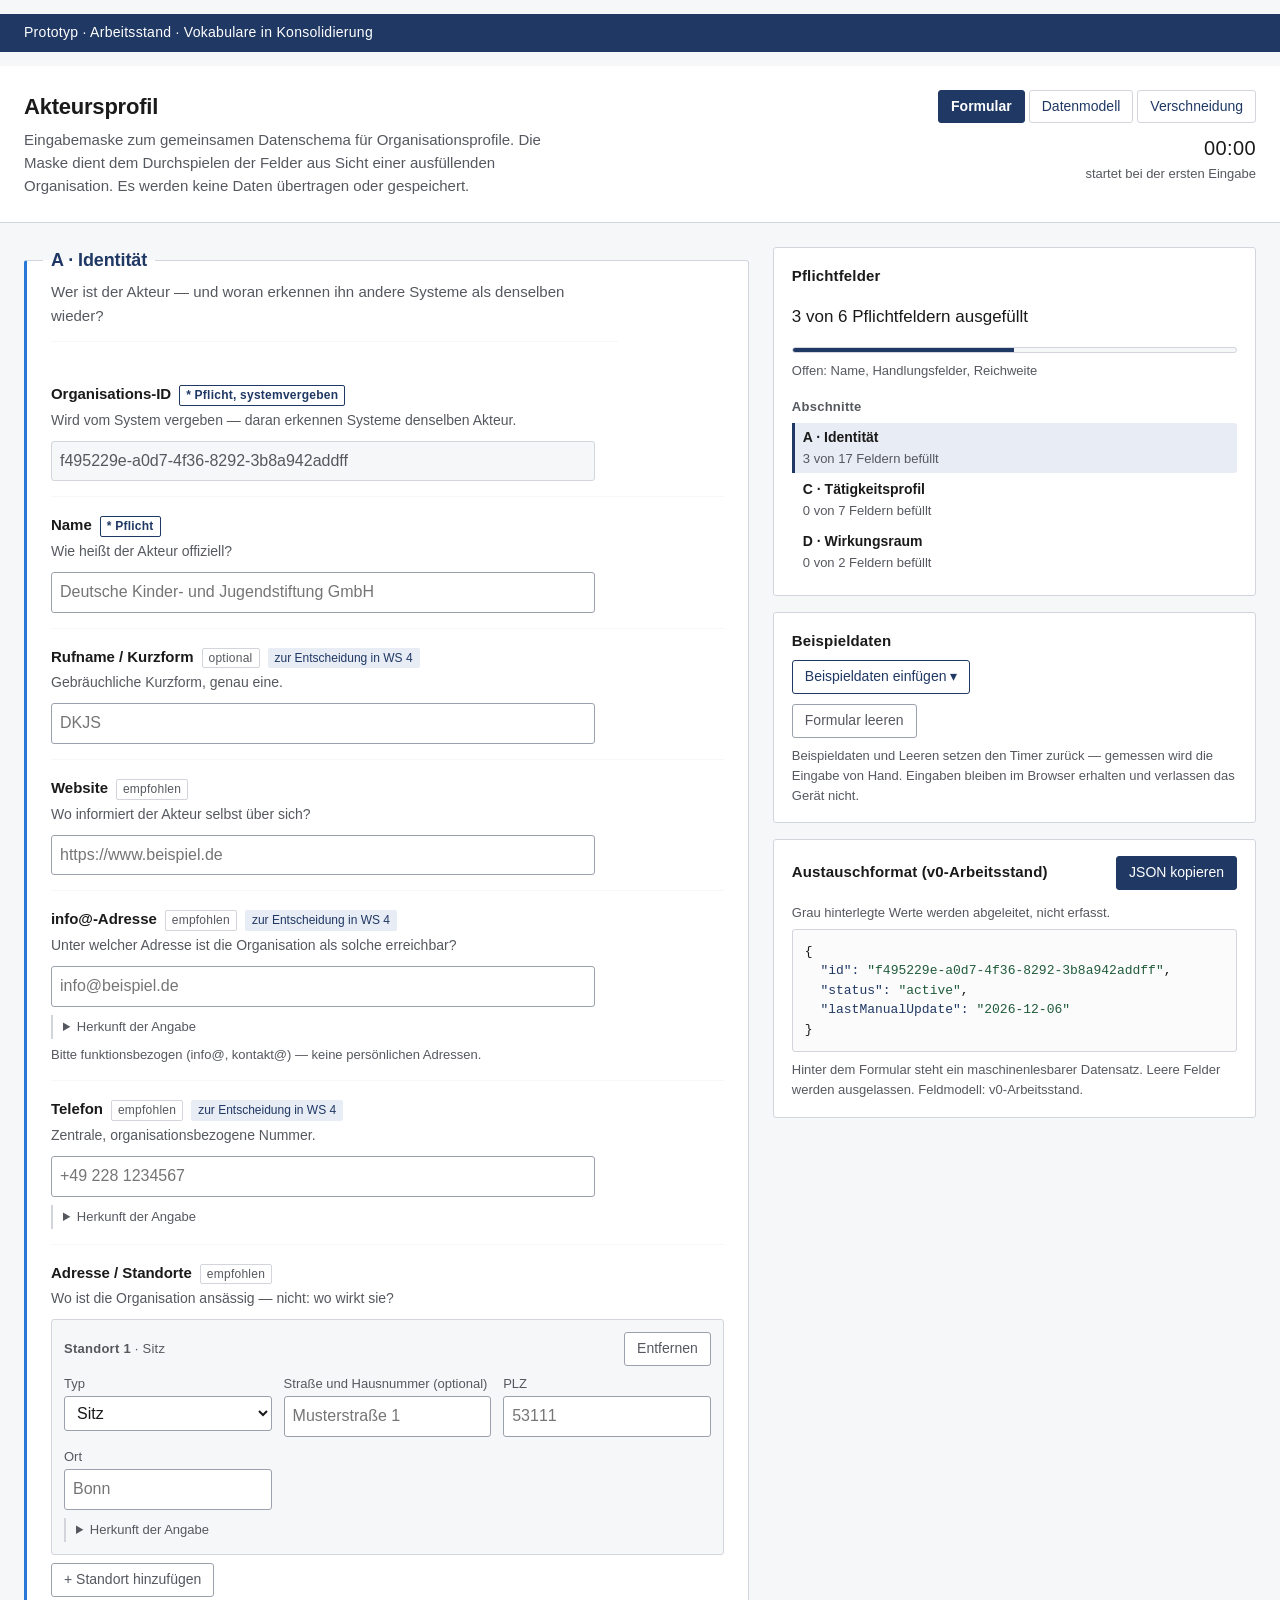
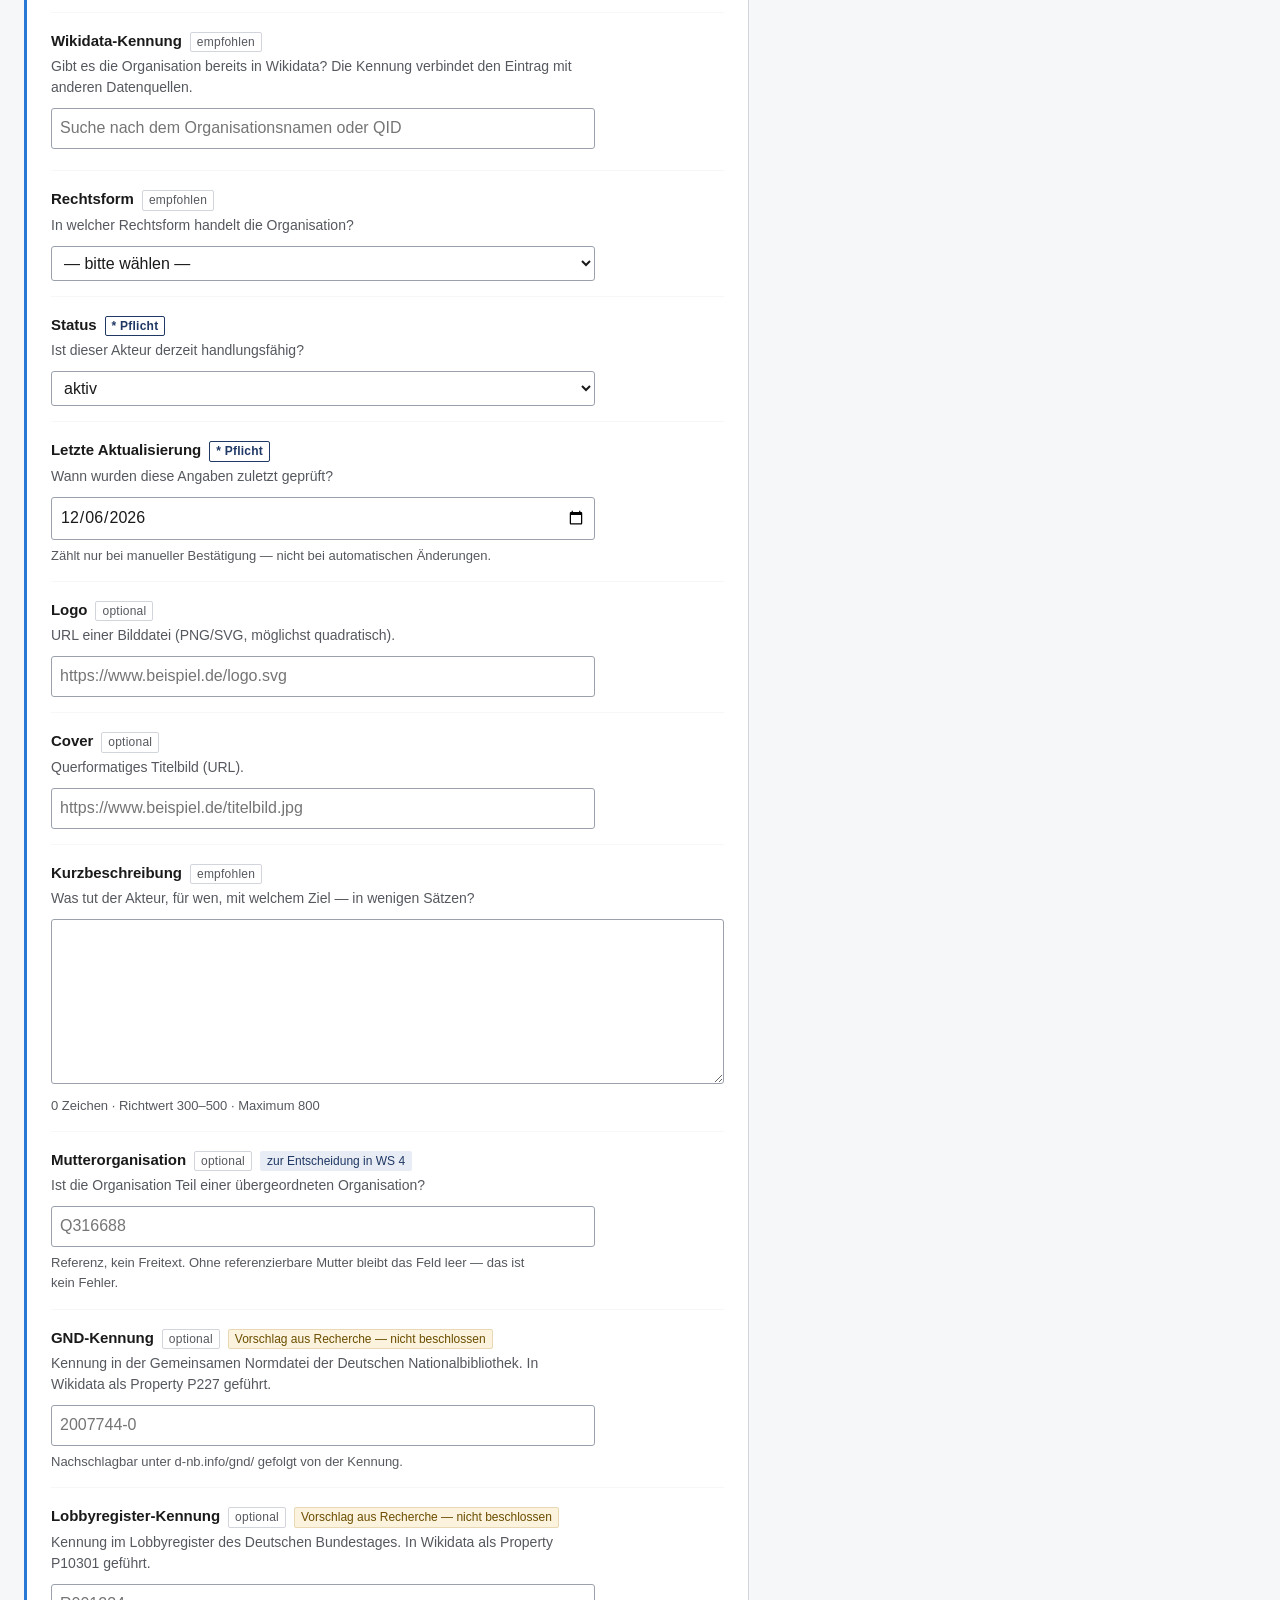
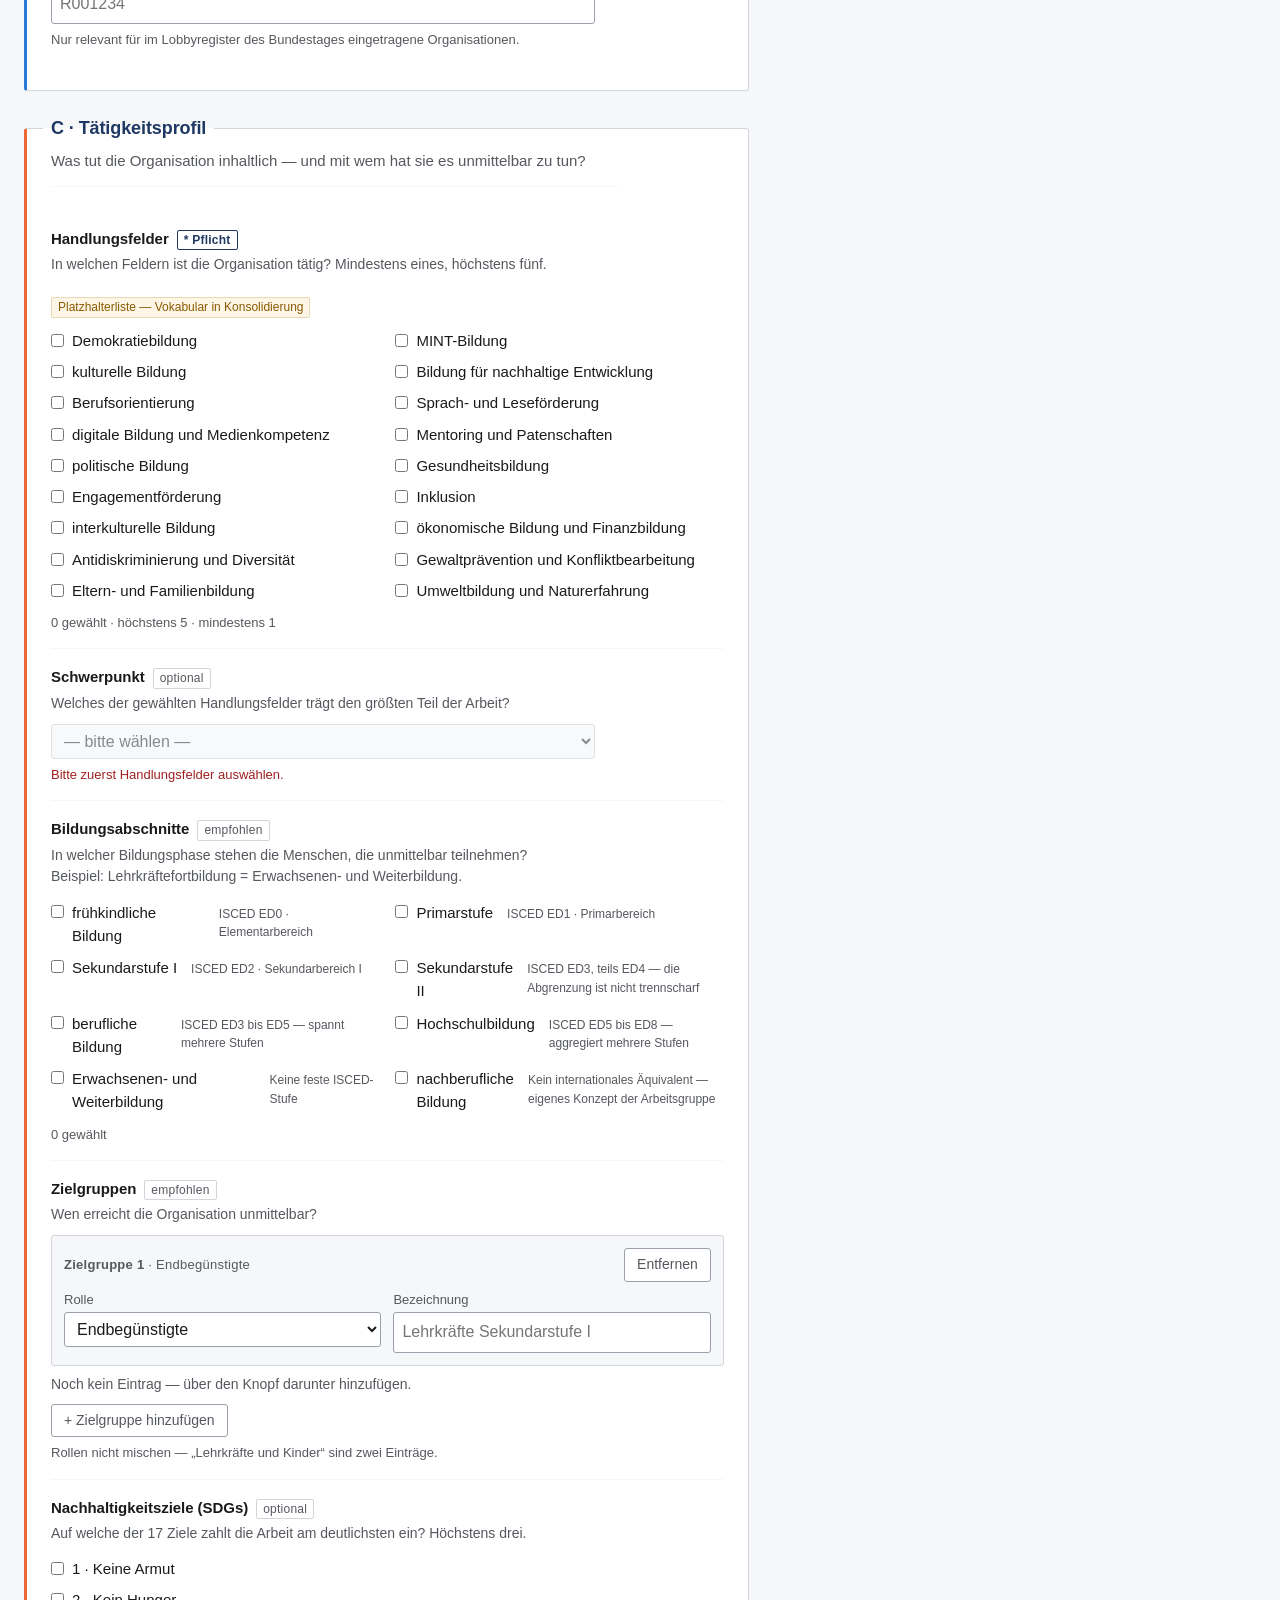
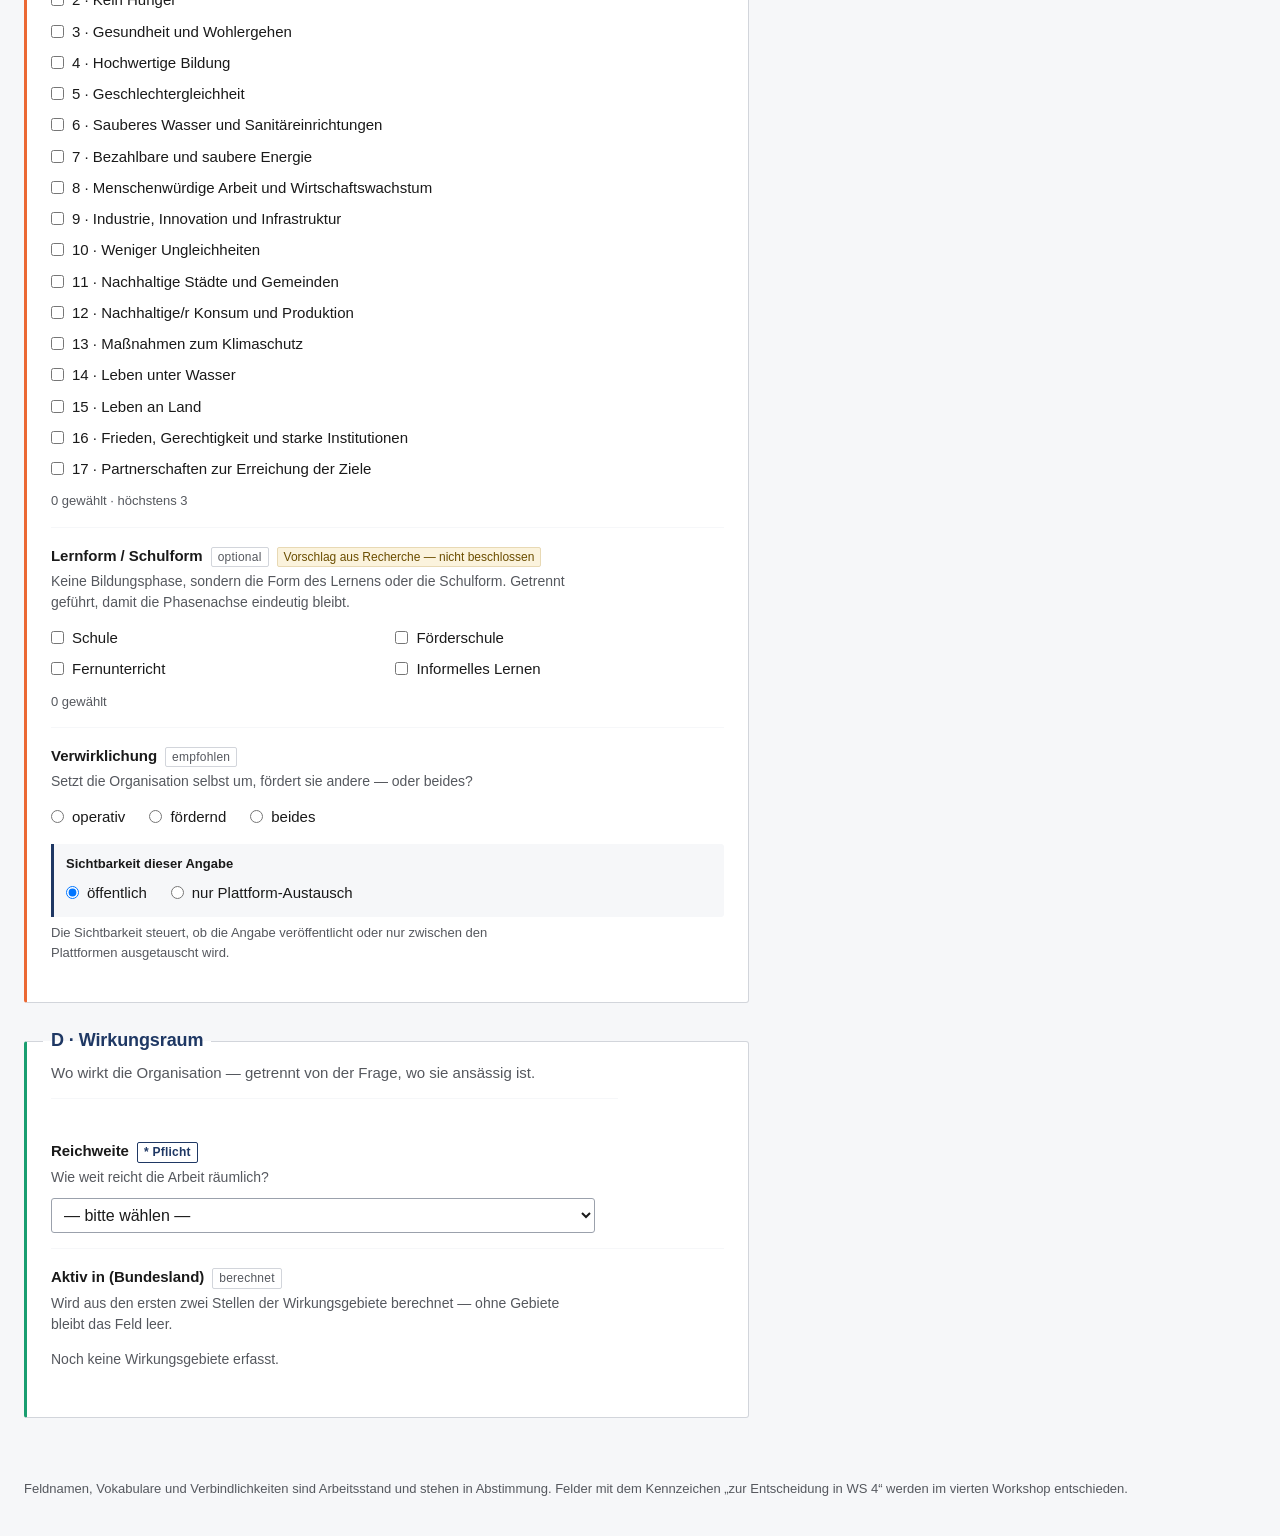
==== commit ed4adc7c: "Aggregation, Herkunft, Crosswalk-Tooltips und Deprecated-Anzeige Aufgabe A: Die Handlungsfelder erze" ====
--- a/prototype/index.html
+++ b/prototype/index.html
@@ -79,6 +79,7 @@
         <button type="button" class="primaer" id="json-kopieren">JSON kopieren</button>
       </div>
       <p class="kopier-rueckmeldung" id="kopier-rueckmeldung" role="status"></p>
+      <p class="vorschau-abgeleitet">Grau hinterlegte Werte werden abgeleitet, nicht erfasst.</p>
       <p class="vorschau-fokus" id="vorschau-fokus" aria-live="polite"></p>
       <pre class="json" id="json-vorschau" tabindex="0" aria-label="Live-Vorschau des Datensatzes im JSON-Format">{}</pre>
       <p class="vorschau-fuss">
@@ -99,6 +100,24 @@
   </p>
 </footer>
 
+<script src="vocab/loader.js"></script>
+<script src="vocab/handlungsfelder.js"></script>
+<script src="vocab/ziviz-engagementfelder.js"></script>
+<script src="vocab/icnpo-gruppen.js"></script>
+<script src="vocab/bildungsabschnitte.js"></script>
+<script src="vocab/lernformen.js"></script>
+<script src="vocab/isced.js"></script>
+<script src="vocab/reichweite.js"></script>
+<script src="vocab/rechtsformen.js"></script>
+<script src="vocab/organisationsstatus.js"></script>
+<script src="vocab/zielgruppenrollen.js"></script>
+<script src="vocab/sdg.js"></script>
+<script src="vocab/adresstypen.js"></script>
+<script src="vocab/verwirklichung.js"></script>
+<script src="vocab/sichtbarkeit.js"></script>
+<script src="vocab/bundeslaender.js"></script>
+<script src="vocab/herkunftsquellen.js"></script>
+<script src="vocab/crosswalks.js"></script>
 <script src="fields.js"></script>
 <script src="app.js"></script>
 </body>
--- a/prototype/style.css
+++ b/prototype/style.css
@@ -1394,3 +1394,121 @@
   .steuerfeld { flex: 1 1 13rem; }
   .steuerfeld select { min-width: 0; width: 100%; }
 }
+
+/* ------------------------------------------- Vokabular-Mängel
+   Eine defekte Vokabulardatei darf nicht unbemerkt bleiben: sie erzeugte
+   sonst nur ein leeres Auswahlfeld. Deshalb sichtbar in der Seite. */
+
+.vokabular-maengel {
+  background: #FDECEA;
+  border-bottom: 3px solid var(--fehler);
+  color: #5A1414;
+  padding: 0.875rem 1.5rem;
+  font-size: 0.875rem;
+}
+
+.vokabular-maengel strong { display: block; margin-bottom: 0.25rem; }
+.vokabular-maengel ul { margin: 0.25rem 0; padding-left: 1.25rem; }
+.vokabular-maengel p { margin: 0.375rem 0 0; }
+
+/* ------------------------------------- Vokabular-Erweiterungen (Auftrag 2) */
+
+.badge-vorschlag {
+  font-size: 0.75rem;
+  color: #6B4E00;
+  background: #FBF3DD;
+  border: 1px solid #E8D9B4;
+  border-radius: 2px;
+  padding: 0 0.375rem;
+  white-space: nowrap;
+}
+
+/* Die ISCED-Entsprechung steht neben dem Begriff, nicht nur im Tooltip:
+   im Workshop ist gerade sie die gesuchte Information. */
+.option-mit-zusatz { align-items: baseline; }
+
+.option-zusatz {
+  font-size: 0.75rem;
+  color: var(--text-leise);
+  margin-left: 0.375rem;
+}
+
+/* Herkunftsangabe — zugeklappt, damit das Formular nicht länger wirkt */
+.herkunft {
+  margin-top: 0.5rem;
+  font-size: 0.8125rem;
+  border-left: 2px solid var(--linie);
+  padding-left: 0.625rem;
+}
+
+.herkunft summary {
+  cursor: pointer;
+  color: var(--text-leise);
+  padding: 0.125rem 0;
+}
+
+.herkunft summary:hover { color: var(--akzent); }
+
+.herkunft-felder {
+  display: flex;
+  flex-wrap: wrap;
+  gap: 0.5rem 0.75rem;
+  margin: 0.375rem 0 0;
+}
+
+.herkunft-felder .teilfeld { flex: 1 1 13rem; }
+.herkunft-felder select,
+.herkunft-felder input { max-width: none; font-size: 0.8125rem; }
+.herkunft-felder label { font-size: 0.75rem; }
+.herkunft-hinweis:empty { display: none; }
+.herkunft-felder .teilfeld[hidden] { display: none; }
+
+/* Abgeleitete Werte in der JSON-Vorschau */
+.vorschau-abgeleitet {
+  margin: 0 0 0.375rem;
+  font-size: 0.8125rem;
+  color: var(--text-leise);
+}
+
+pre.json .j-block[data-schluessel="derived"],
+pre.json .j-block[data-schluessel="activeInStates"] {
+  background: var(--flaeche-leise);
+  box-shadow: -0.5rem 0 0 var(--flaeche-leise);
+}
+
+pre.json .j-block[data-schluessel="derived"].hervorgehoben,
+pre.json .j-block[data-schluessel="activeInStates"].hervorgehoben {
+  background: var(--akzent-hell);
+  box-shadow: -0.5rem 0 0 var(--akzent-hell), inset 2px 0 0 var(--akzent);
+}
+
+.treffer-marke {
+  display: block;
+  font-size: 0.75rem;
+  color: var(--daten-d);
+  margin-top: 0.125rem;
+}
+
+/* Veraltete Werte in bestehenden Datensätzen: sichtbar, aber ausgegraut.
+   Ein stillschweigendes Verschwinden wäre schlimmer als ein Hinweis. */
+.veraltete-werte {
+  list-style: none;
+  margin: 0.5rem 0 0;
+  padding: 0.375rem 0.625rem;
+  background: var(--flaeche-leise);
+  border-left: 3px solid var(--linie-kraeftig);
+  border-radius: 0 var(--radius) var(--radius) 0;
+  font-size: 0.8125rem;
+}
+
+.veraltete-werte[hidden] { display: none; }
+
+.veraltete-werte li {
+  display: flex;
+  align-items: center;
+  gap: 0.5rem;
+  flex-wrap: wrap;
+  padding: 0.125rem 0;
+}
+
+.veraltet-wert { color: var(--text-leise); }
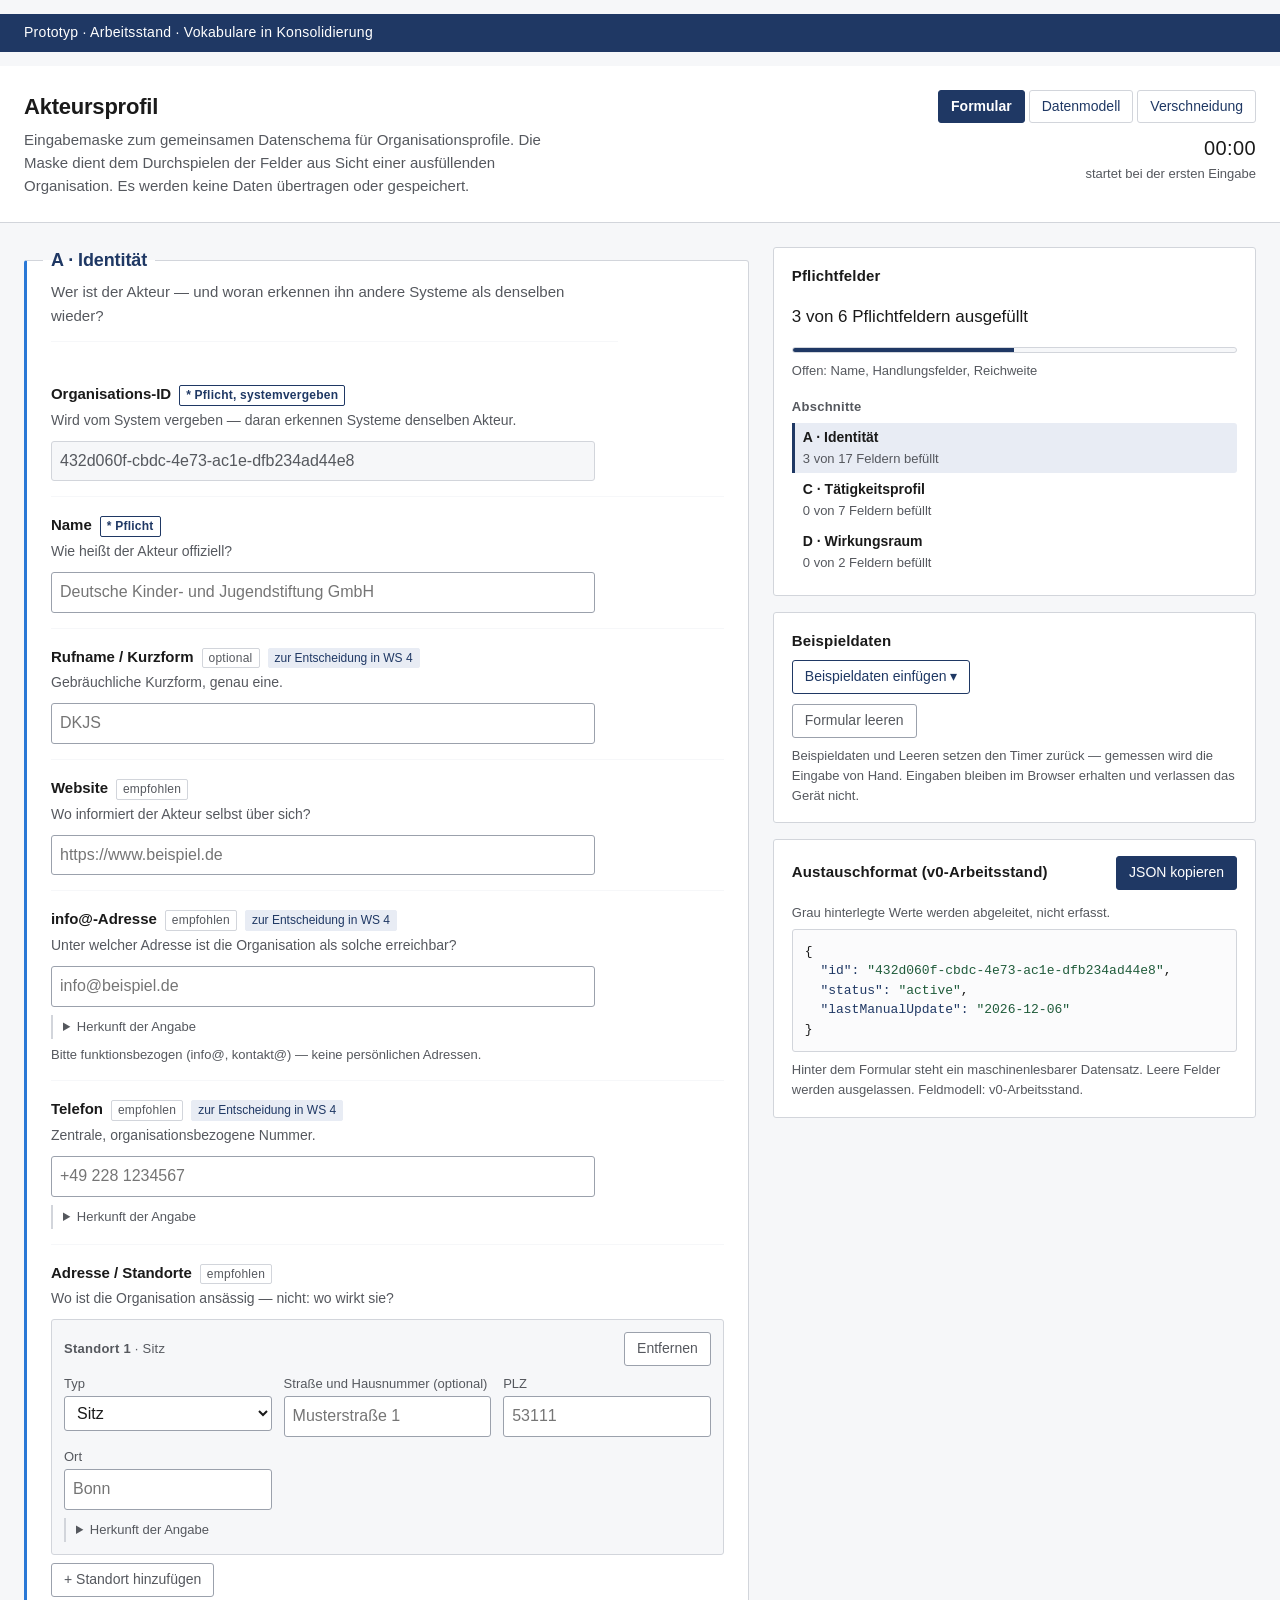
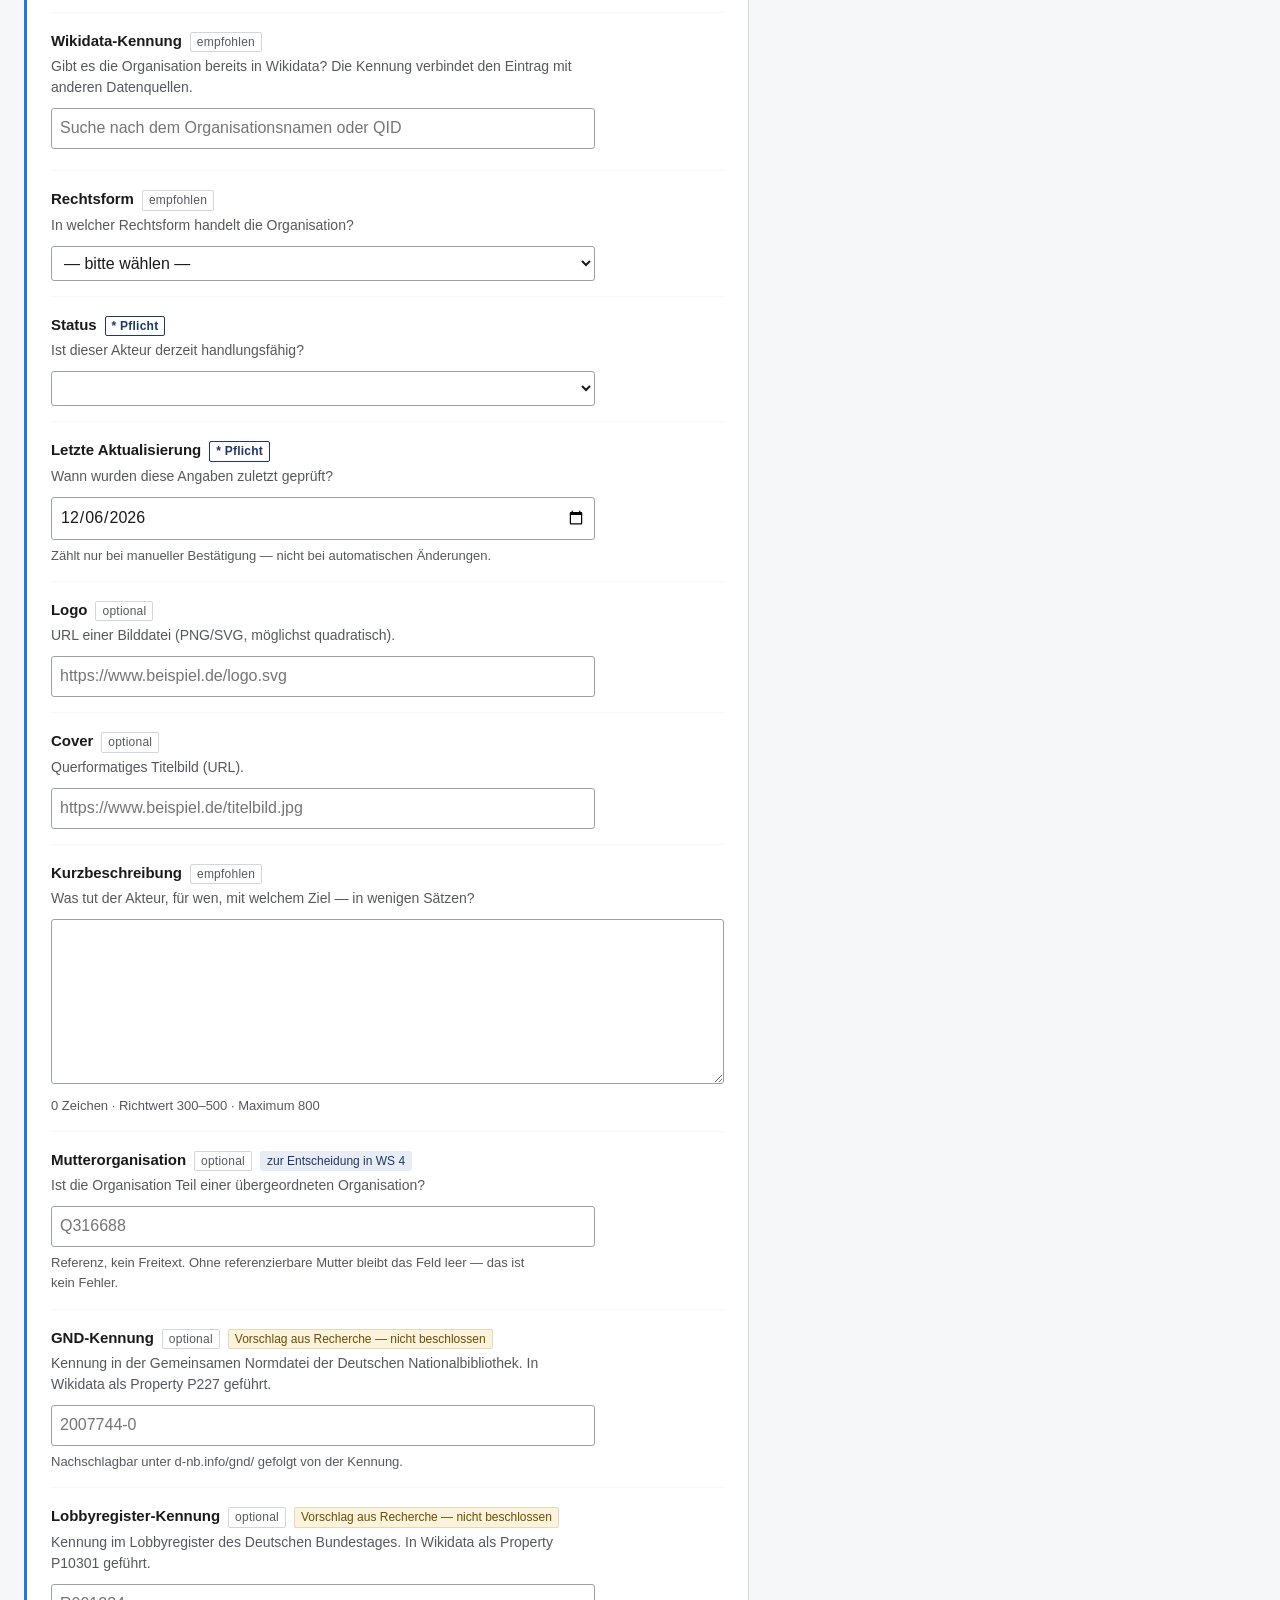
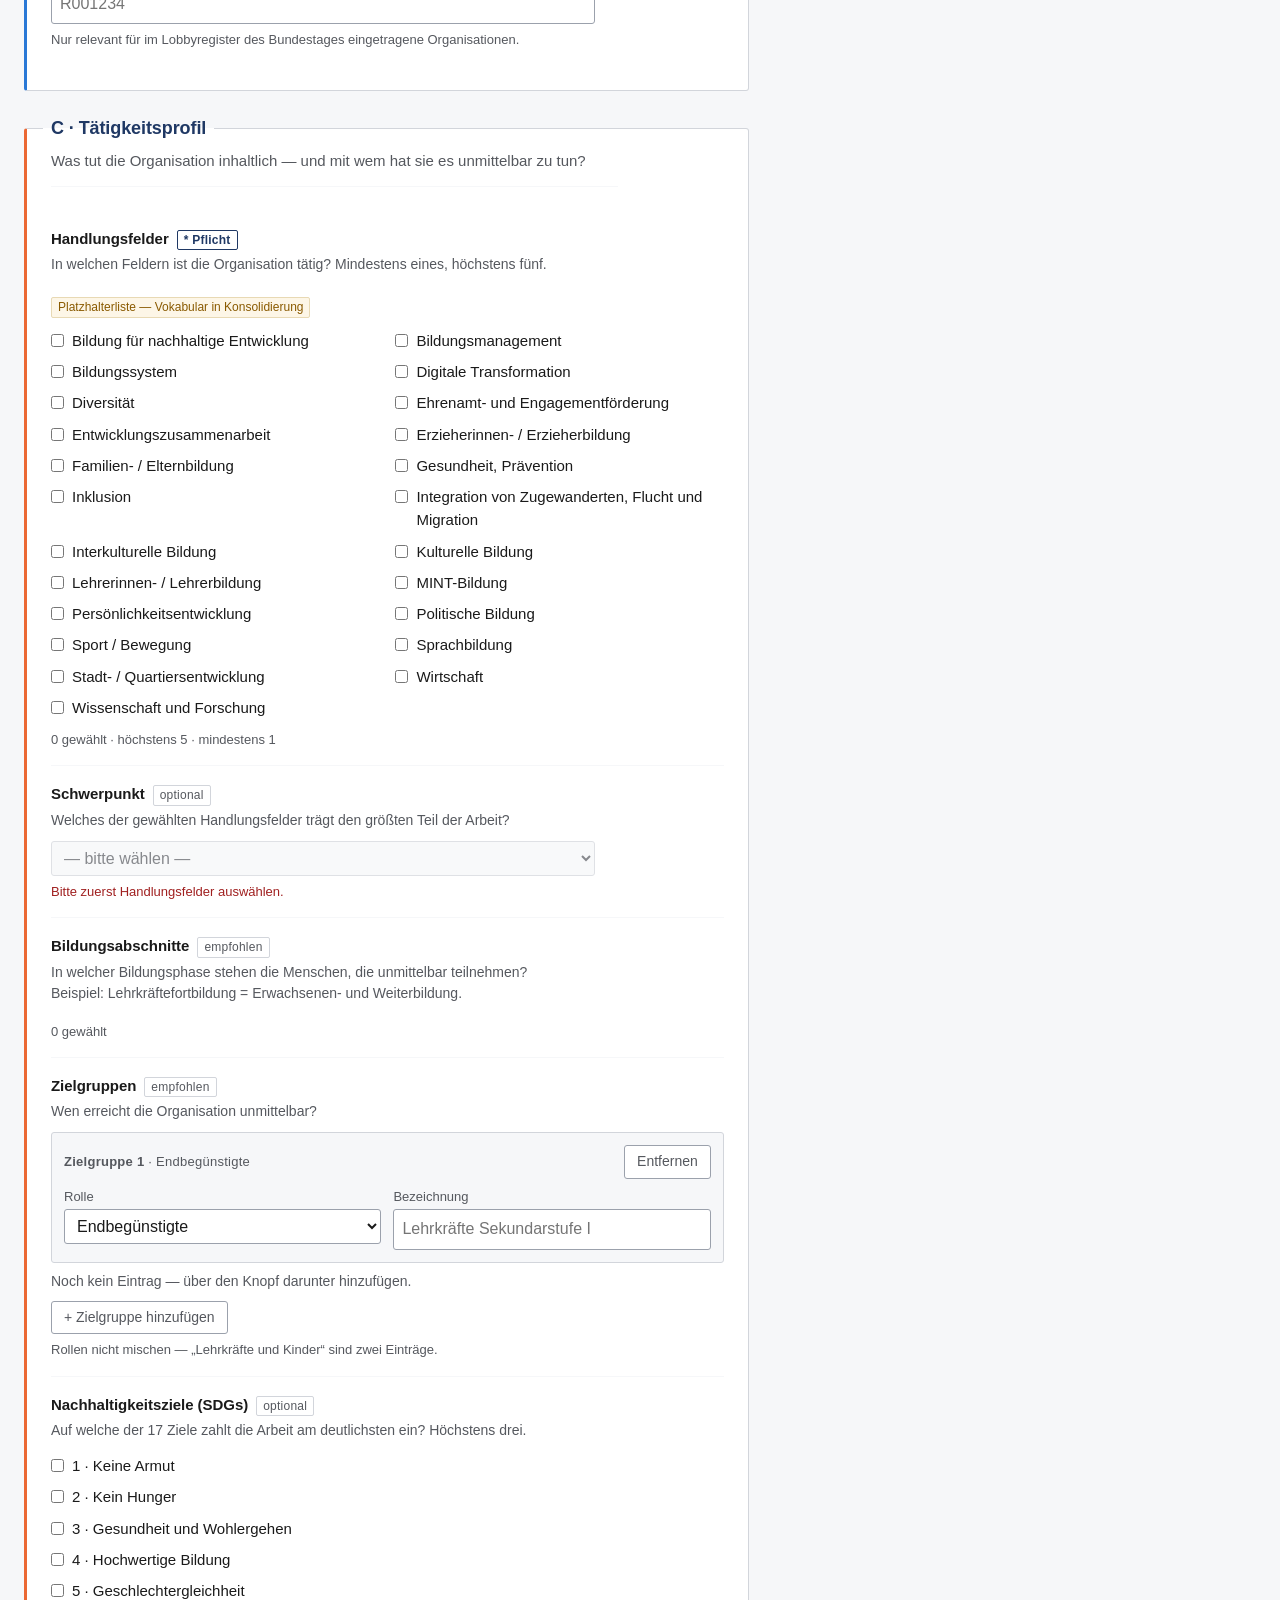
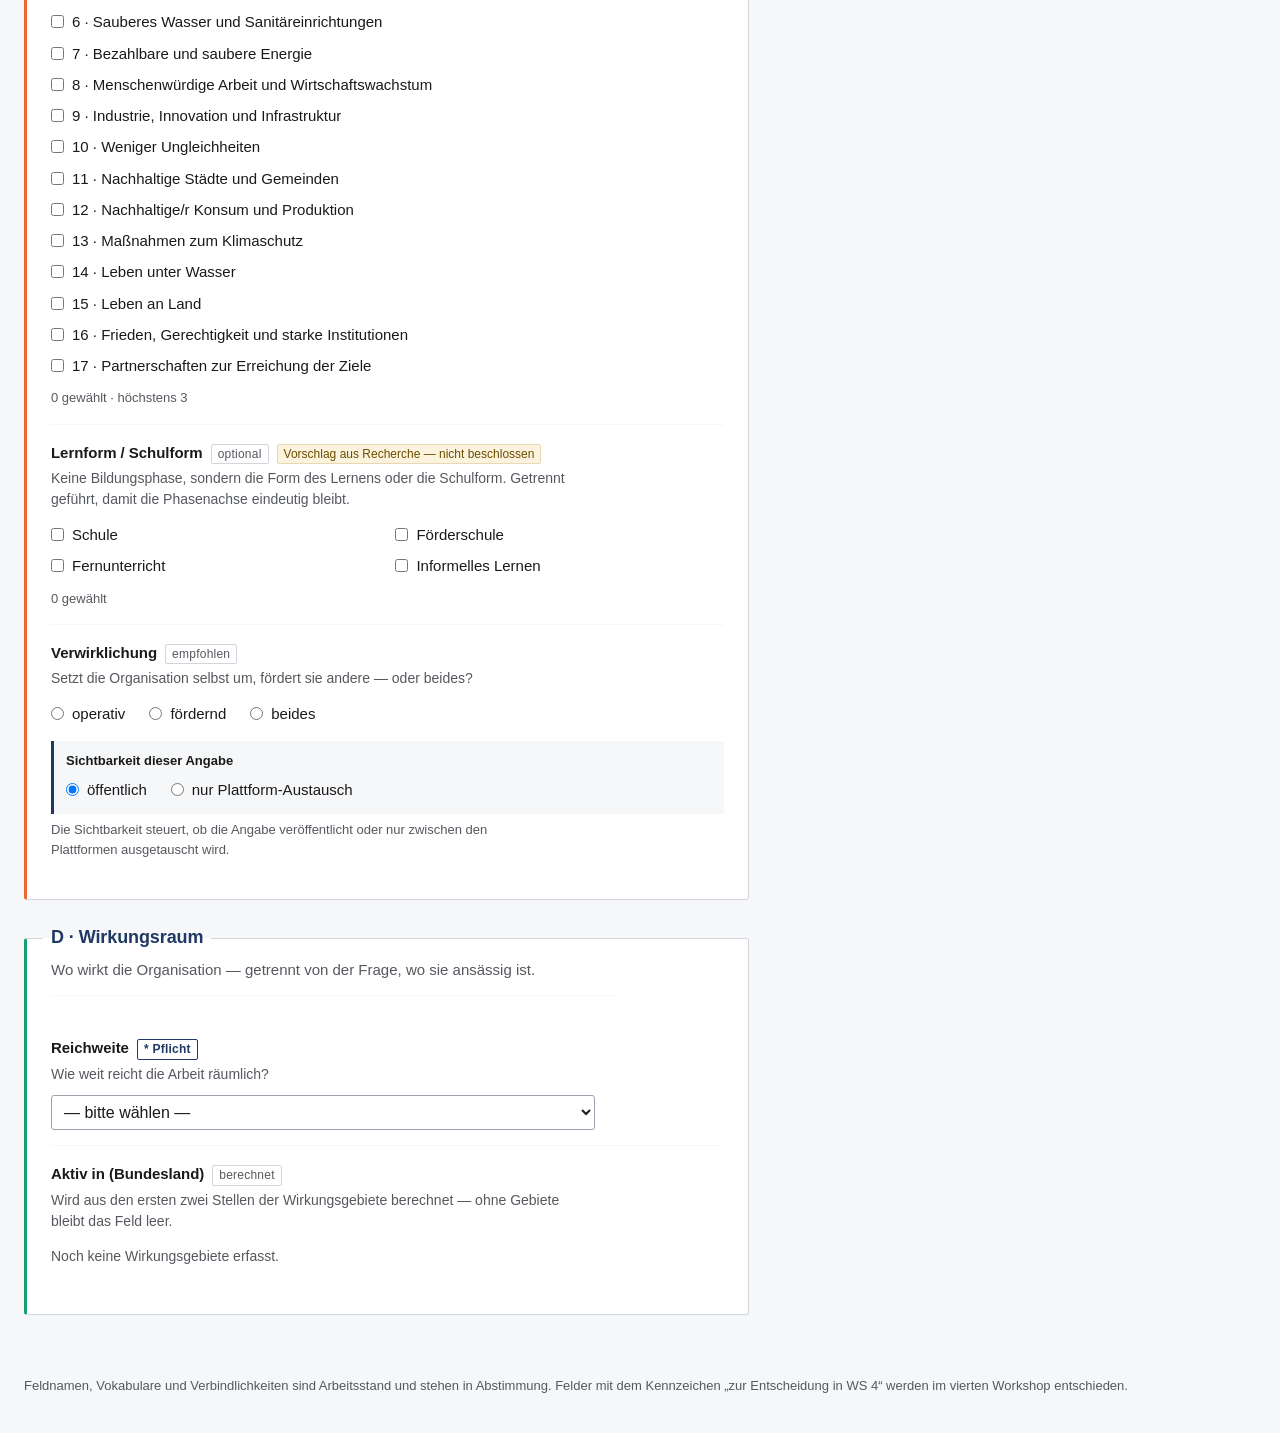
==== commit c4d658ac: "Vokabulare aus Workshop 4 uebernehmen Handlungsfelder auf die bestaetigte Liste mit 23 Begriffen umg" ====
--- a/prototype/index.html
+++ b/prototype/index.html
@@ -102,11 +102,12 @@
 
 <script src="vocab/loader.js"></script>
 <script src="vocab/handlungsfelder.js"></script>
-<script src="vocab/ziviz-engagementfelder.js"></script>
+<script src="vocab/engagementfelder.js"></script>
 <script src="vocab/icnpo-gruppen.js"></script>
-<script src="vocab/bildungsabschnitte.js"></script>
+<script src="vocab/bildungsstruktur-bereiche.js"></script>
+<script src="vocab/bildungsabschnitte-lebenslang.js"></script>
 <script src="vocab/lernformen.js"></script>
-<script src="vocab/isced.js"></script>
+<script src="vocab/isced-2011.js"></script>
 <script src="vocab/reichweite.js"></script>
 <script src="vocab/rechtsformen.js"></script>
 <script src="vocab/organisationsstatus.js"></script>
@@ -117,7 +118,8 @@
 <script src="vocab/sichtbarkeit.js"></script>
 <script src="vocab/bundeslaender.js"></script>
 <script src="vocab/herkunftsquellen.js"></script>
-<script src="vocab/crosswalks.js"></script>
+<script src="vocab/crosswalk-bildungsabschnitte.js"></script>
+<script src="vocab/crosswalk-handlungsfelder.js"></script>
 <script src="fields.js"></script>
 <script src="app.js"></script>
 </body>
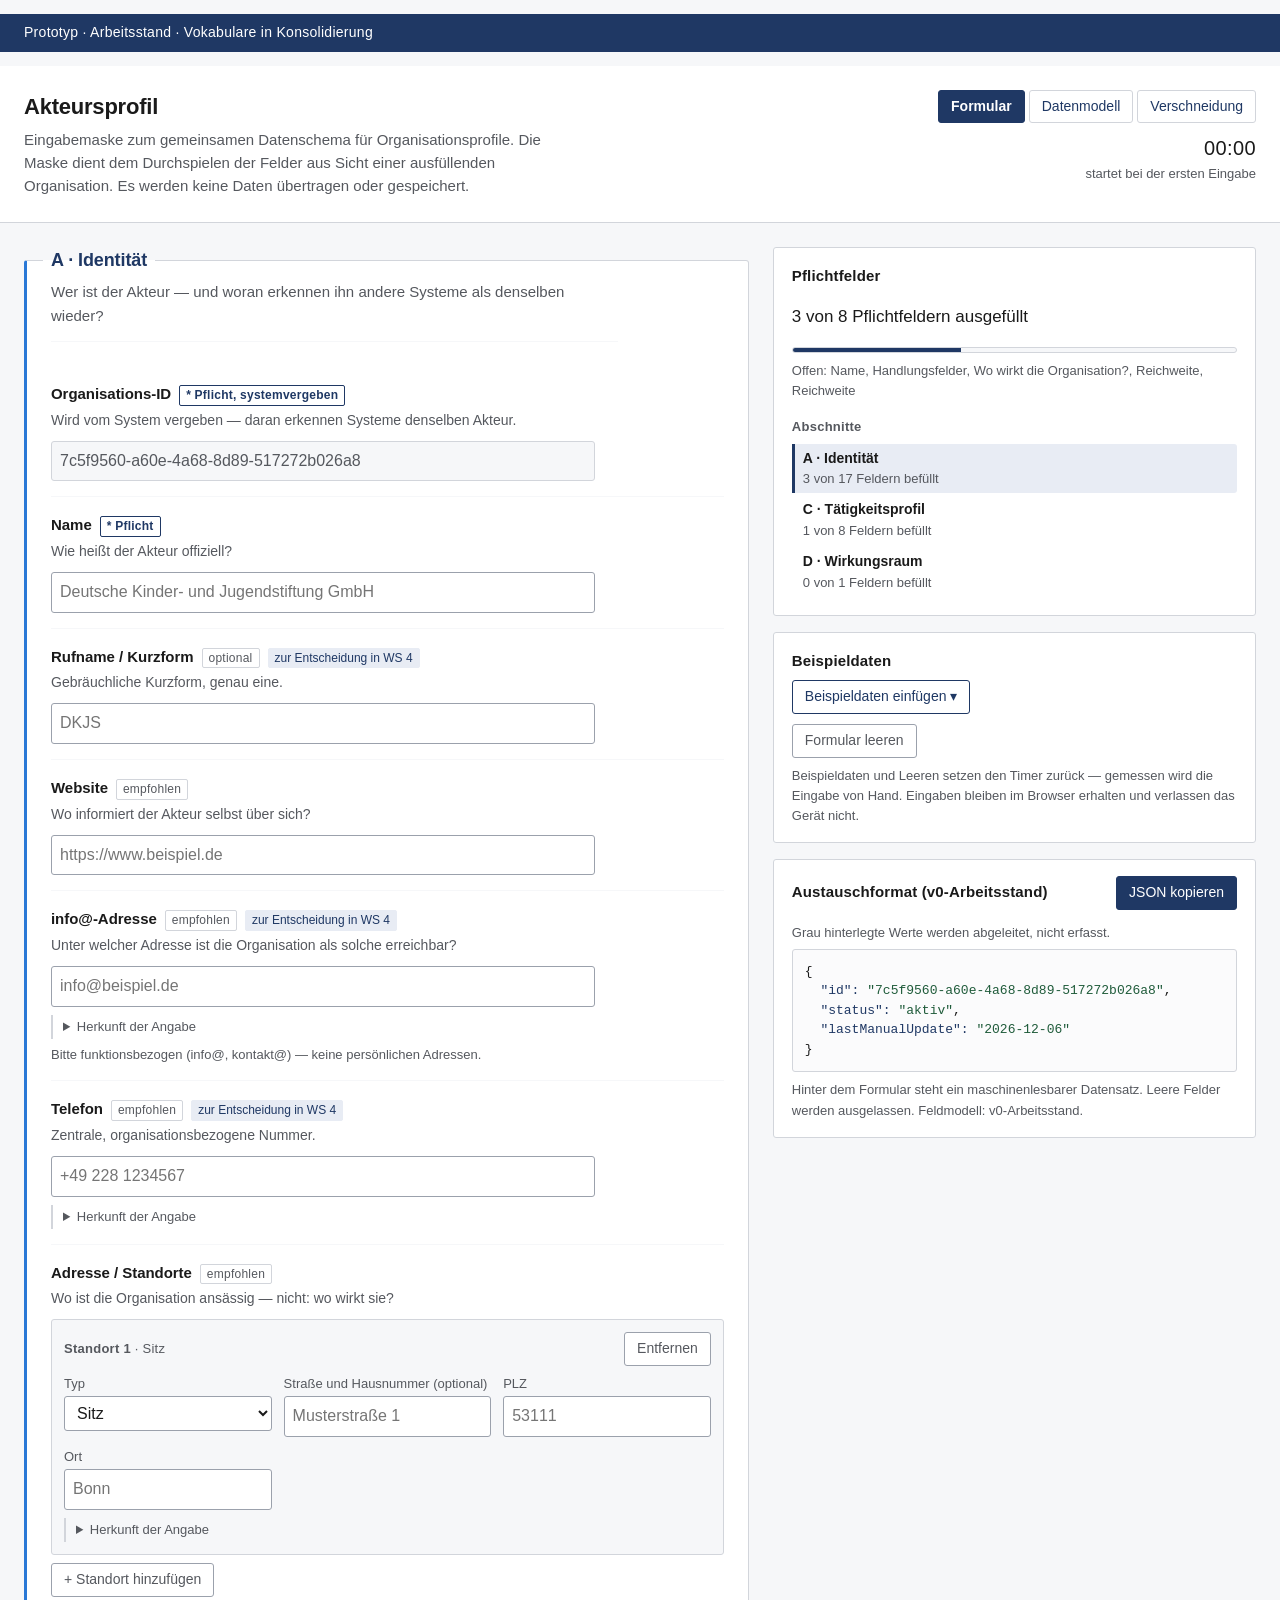
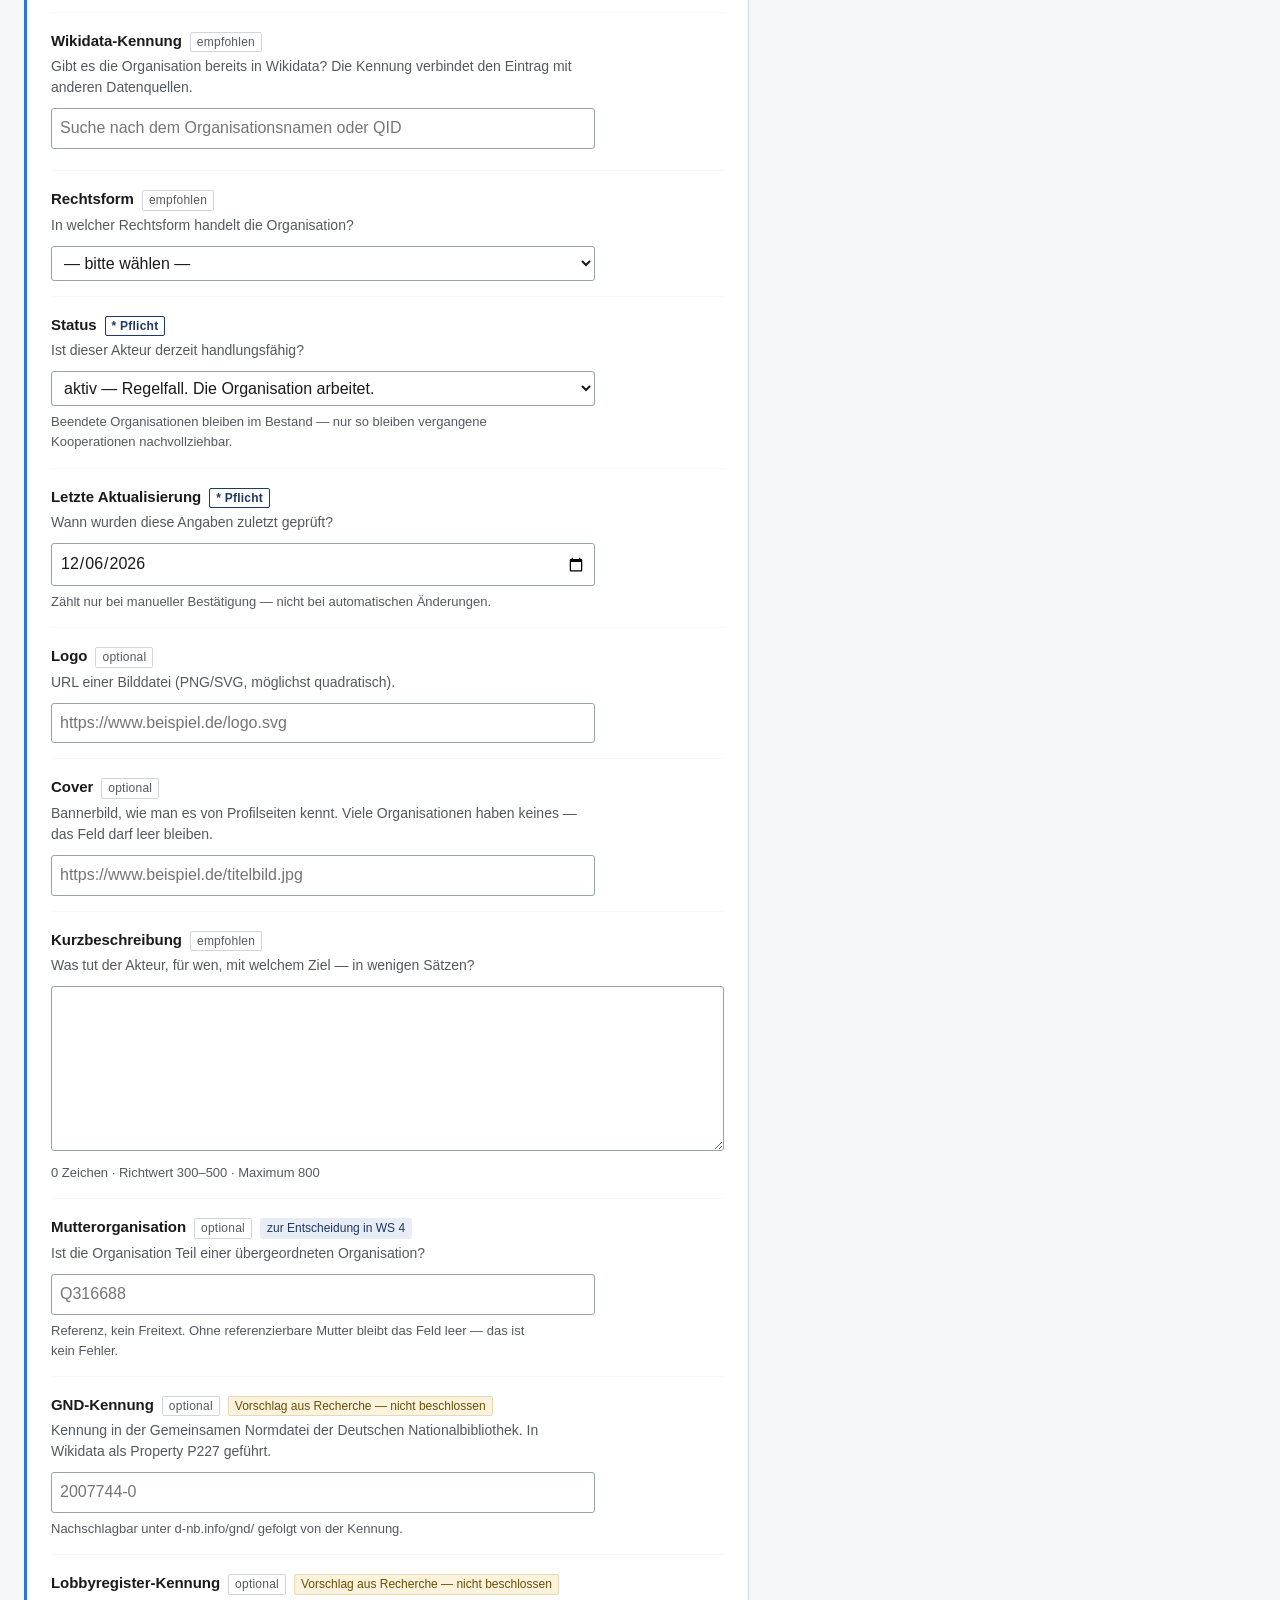
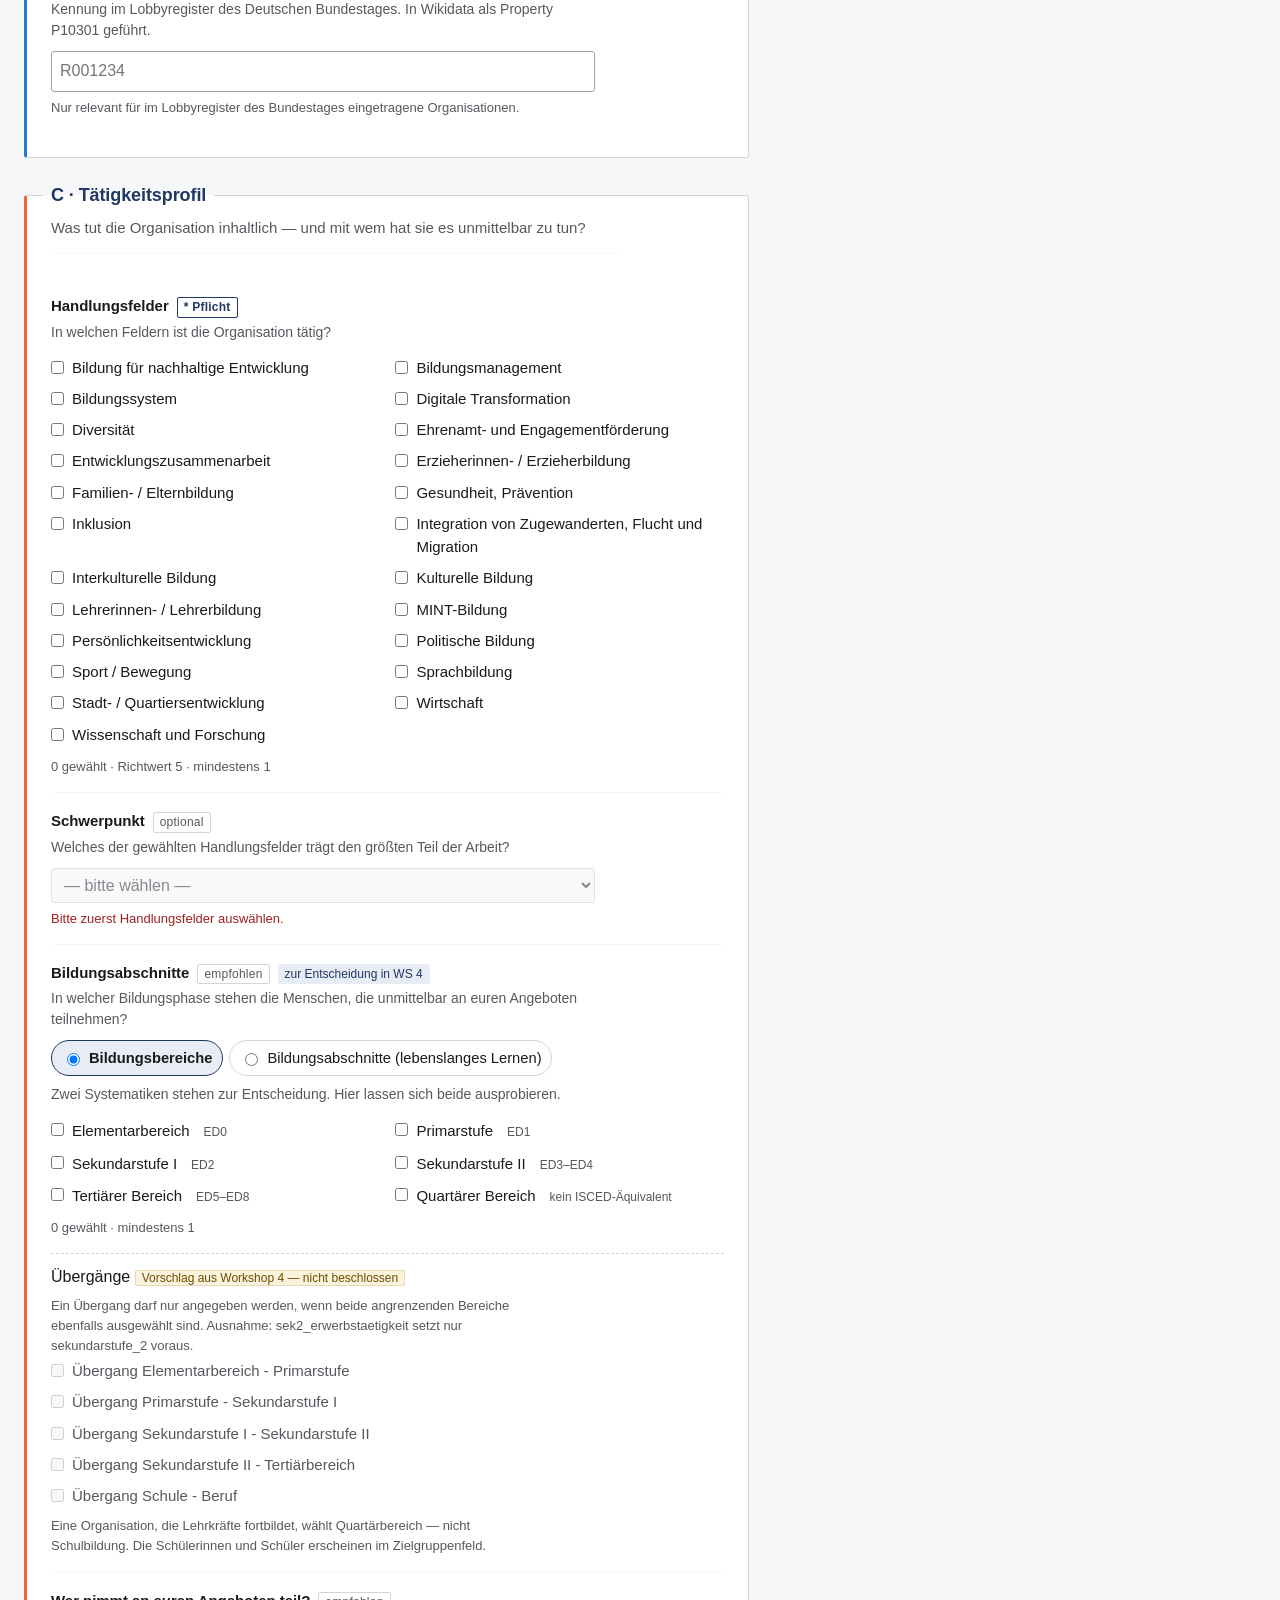
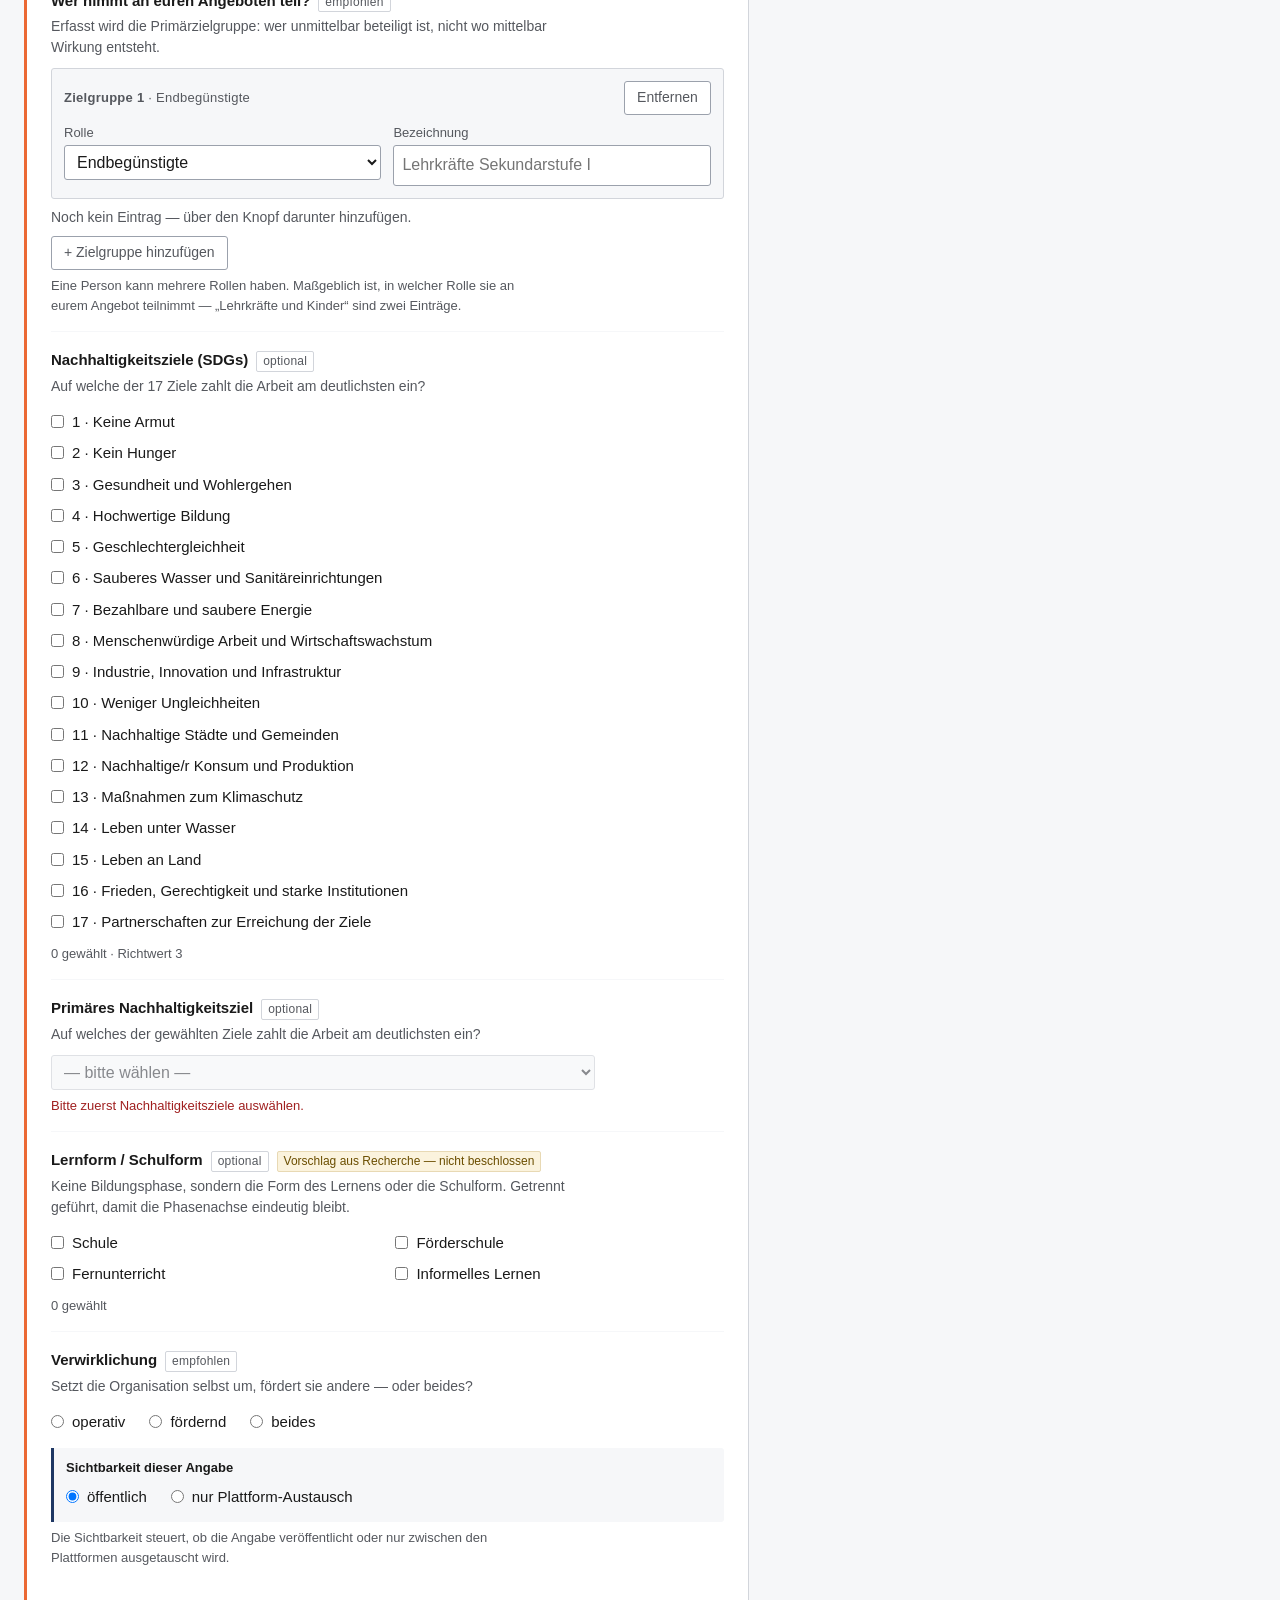
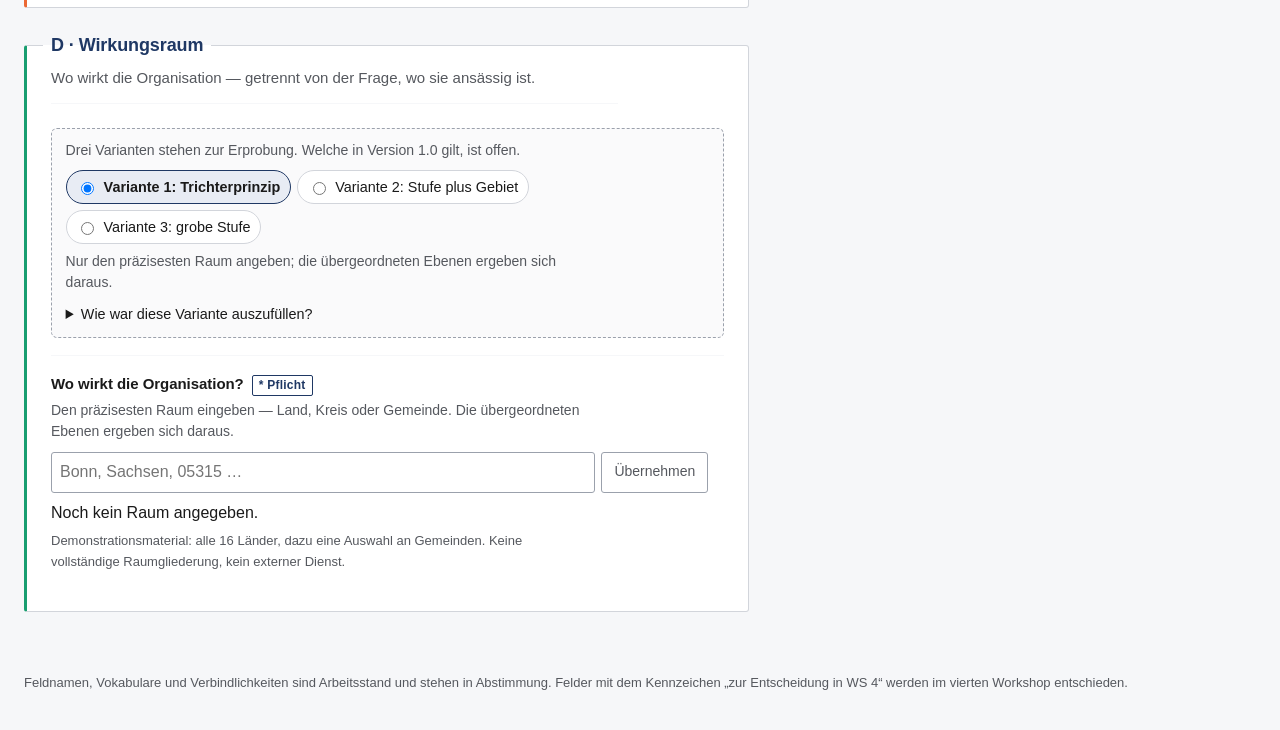
==== commit d08e7c18: "Drei Geografie-Varianten als Testumgebung einbauen Die Arbeitsgruppe hat die geografische Aufloesung" ====
--- a/prototype/index.html
+++ b/prototype/index.html
@@ -109,6 +109,8 @@
 <script src="vocab/lernformen.js"></script>
 <script src="vocab/isced-2011.js"></script>
 <script src="vocab/reichweite.js"></script>
+<script src="vocab/reichweite-grob.js"></script>
+<script src="vocab/raumgliederung.js"></script>
 <script src="vocab/rechtsformen.js"></script>
 <script src="vocab/organisationsstatus.js"></script>
 <script src="vocab/zielgruppenrollen.js"></script>
--- a/prototype/style.css
+++ b/prototype/style.css
@@ -1512,3 +1512,208 @@
 }
 
 .veraltet-wert { color: var(--text-leise); }
+
+
+/* ---------------------------------------- Bildungsabschnitte (Workshop 4) */
+
+.modellschalter {
+  display: flex;
+  flex-wrap: wrap;
+  gap: .4rem;
+  margin-bottom: .5rem;
+}
+
+.modelloption {
+  display: flex;
+  align-items: center;
+  gap: .4rem;
+  padding: .35rem .6rem;
+  border: 1px solid var(--linie);
+  border-radius: 999px;
+  background: #fff;
+  cursor: pointer;
+  font-size: .92rem;
+}
+
+.modelloption:has(input:checked) {
+  border-color: var(--akzent);
+  background: var(--akzent-hell);
+  font-weight: 600;
+}
+
+/* :has() ist nicht ueberall vorhanden — der Fokusring darf davon nicht
+   abhaengen, sonst ist die Tastaturbedienung nicht erkennbar. */
+.modelloption:focus-within {
+  outline: 2px solid var(--akzent);
+  outline-offset: 2px;
+}
+
+.wechselhinweis {
+  margin: .5rem 0;
+  padding: .6rem .75rem;
+  border-left: 3px solid var(--akzent);
+  background: var(--akzent-hell);
+  font-size: .88rem;
+  line-height: 1.5;
+}
+
+.wechselhinweis strong,
+.wechselhinweis .wechselzeile {
+  display: block;
+}
+
+.wechselhinweis .wechselzeile {
+  margin-top: .3rem;
+}
+
+.uebergangsblock {
+  margin-top: .9rem;
+  padding-top: .7rem;
+  border-top: 1px dashed var(--linie);
+}
+
+.uebergangsblock[hidden] {
+  display: none;
+}
+
+.weiche-grenze {
+  margin: .4rem 0 0;
+  padding: .45rem .6rem;
+  border-left: 3px solid #B58900;
+  background: #FDF6E3;
+  font-size: .88rem;
+}
+
+.weiche-grenze[hidden] {
+  display: none;
+}
+
+/* --------------------------------------- Geografie-Varianten (Workshop 4) */
+
+.variantenblock {
+  margin: 0 0 1.1rem;
+  padding: .7rem .85rem;
+  border: 1px dashed var(--linie-kraeftig);
+  border-radius: 6px;
+  background: #FAFAFB;
+}
+
+.variantenhinweis {
+  margin: 0 0 .5rem;
+  font-size: .88rem;
+  color: var(--text-leise, #555);
+}
+
+.variantenwaehler {
+  display: flex;
+  flex-wrap: wrap;
+  gap: .4rem;
+}
+
+.variantenoption {
+  display: flex;
+  align-items: center;
+  gap: .4rem;
+  padding: .3rem .6rem;
+  border: 1px solid var(--linie);
+  border-radius: 999px;
+  background: #fff;
+  cursor: pointer;
+  font-size: .9rem;
+}
+
+.variantenoption:has(input:checked) {
+  border-color: var(--akzent);
+  background: var(--akzent-hell);
+  font-weight: 600;
+}
+
+.variantenoption:focus-within,
+.bewertungsoption:focus-within {
+  outline: 2px solid var(--akzent);
+  outline-offset: 2px;
+}
+
+.variantenbeschreibung {
+  margin: .45rem 0 0;
+}
+
+.bewertung {
+  margin-top: .6rem;
+  font-size: .9rem;
+}
+
+.bewertung > summary {
+  cursor: pointer;
+}
+
+.bewertungsknoepfe {
+  display: flex;
+  flex-wrap: wrap;
+  gap: .4rem;
+  margin: .5rem 0;
+}
+
+.bewertungsoption {
+  display: flex;
+  align-items: center;
+  gap: .35rem;
+  padding: .28rem .55rem;
+  border: 1px solid var(--linie);
+  border-radius: 4px;
+  background: #fff;
+  cursor: pointer;
+}
+
+.bewertungsoption:has(input:checked) {
+  border-color: var(--akzent);
+  background: var(--akzent-hell);
+}
+
+.bewertungsnotiz {
+  display: block;
+  margin-bottom: .2rem;
+}
+
+.bewertung textarea {
+  width: 100%;
+}
+
+/* ------------------------------------------------ Trichter (Variante 1) */
+
+.trichter-eingabe {
+  display: flex;
+  gap: .4rem;
+  align-items: stretch;
+}
+
+.trichter-eingabe input {
+  flex: 1 1 auto;
+}
+
+.trichter-auswahl {
+  list-style: none;
+  margin: .5rem 0 0;
+  padding: 0;
+}
+
+.trichter-auswahl li {
+  display: flex;
+  align-items: center;
+  justify-content: space-between;
+  gap: .5rem;
+  padding: .3rem .5rem;
+  border: 1px solid var(--linie);
+  border-radius: 4px;
+  margin-bottom: .3rem;
+  background: #fff;
+}
+
+.trichter-abgeleitet {
+  margin-top: .5rem;
+}
+
+.trichter-abgeleitet .chips-titel {
+  font-size: .88rem;
+  margin-right: .35rem;
+}
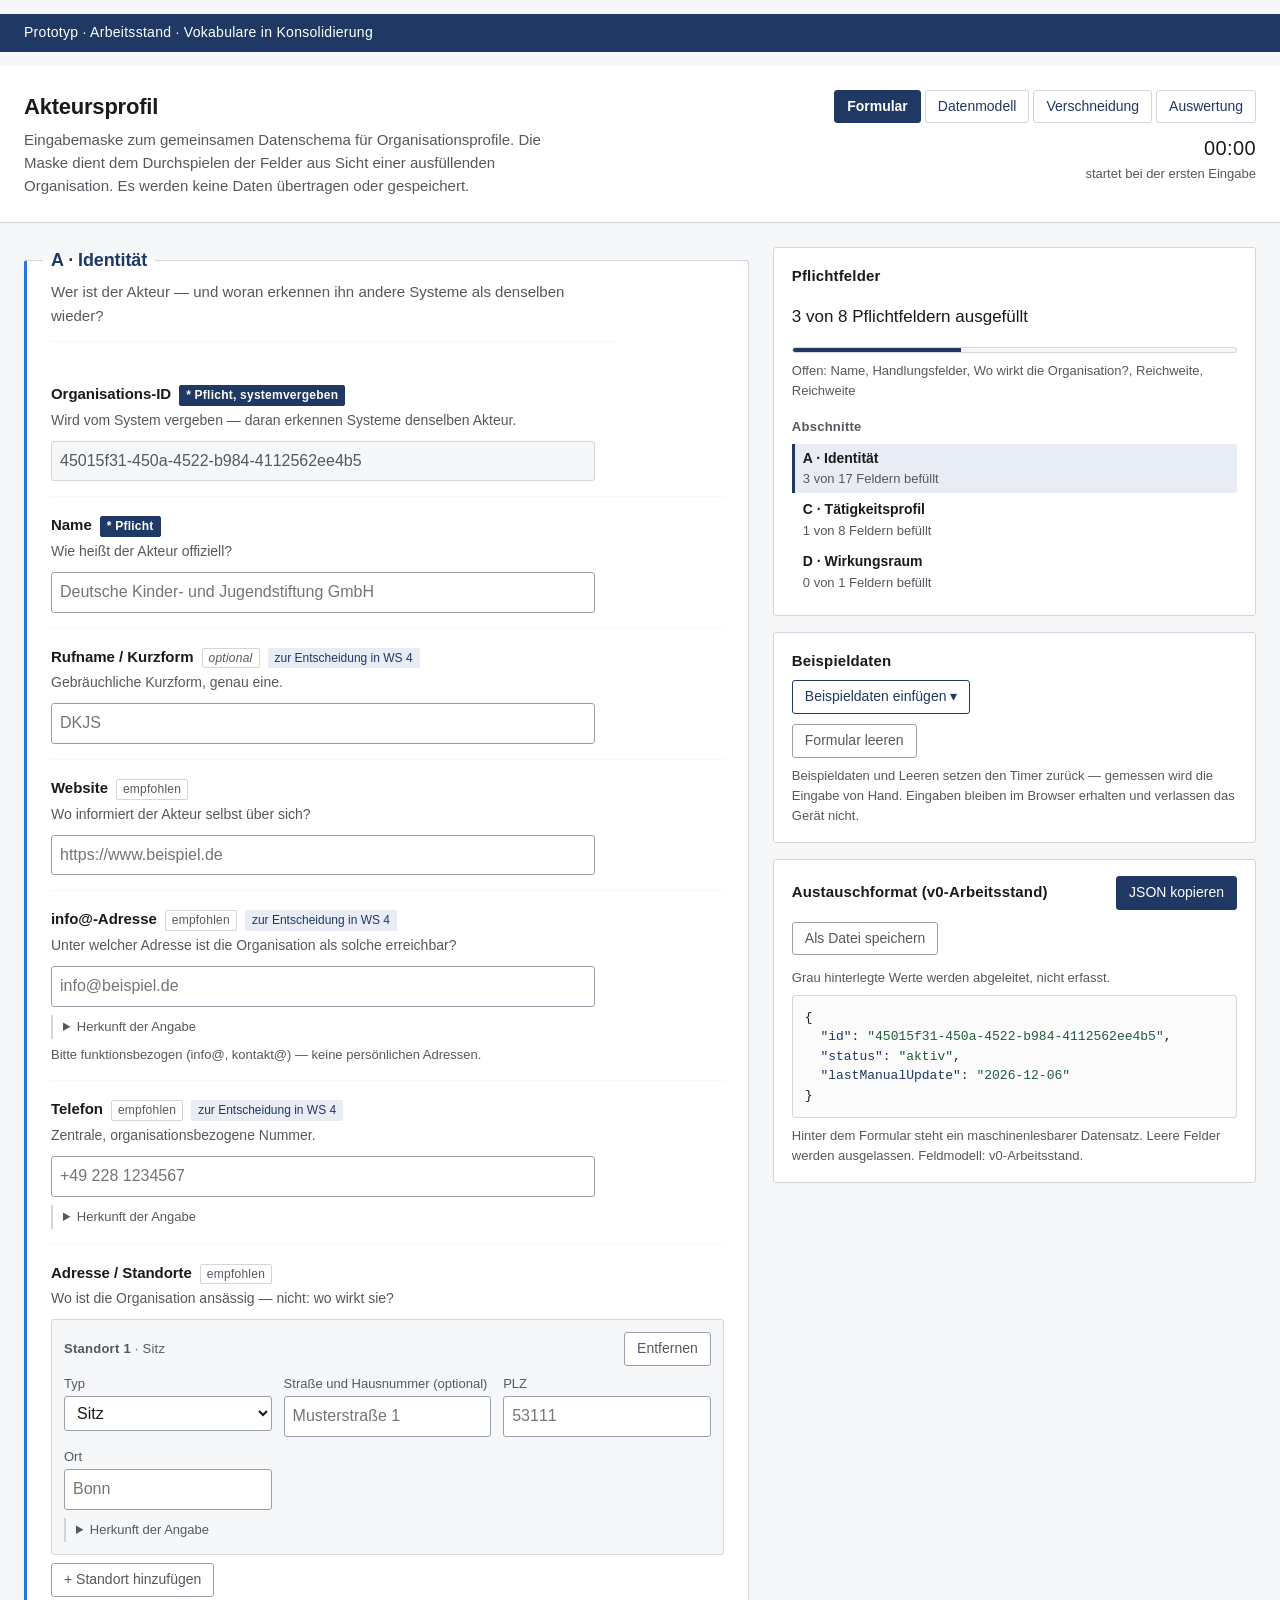
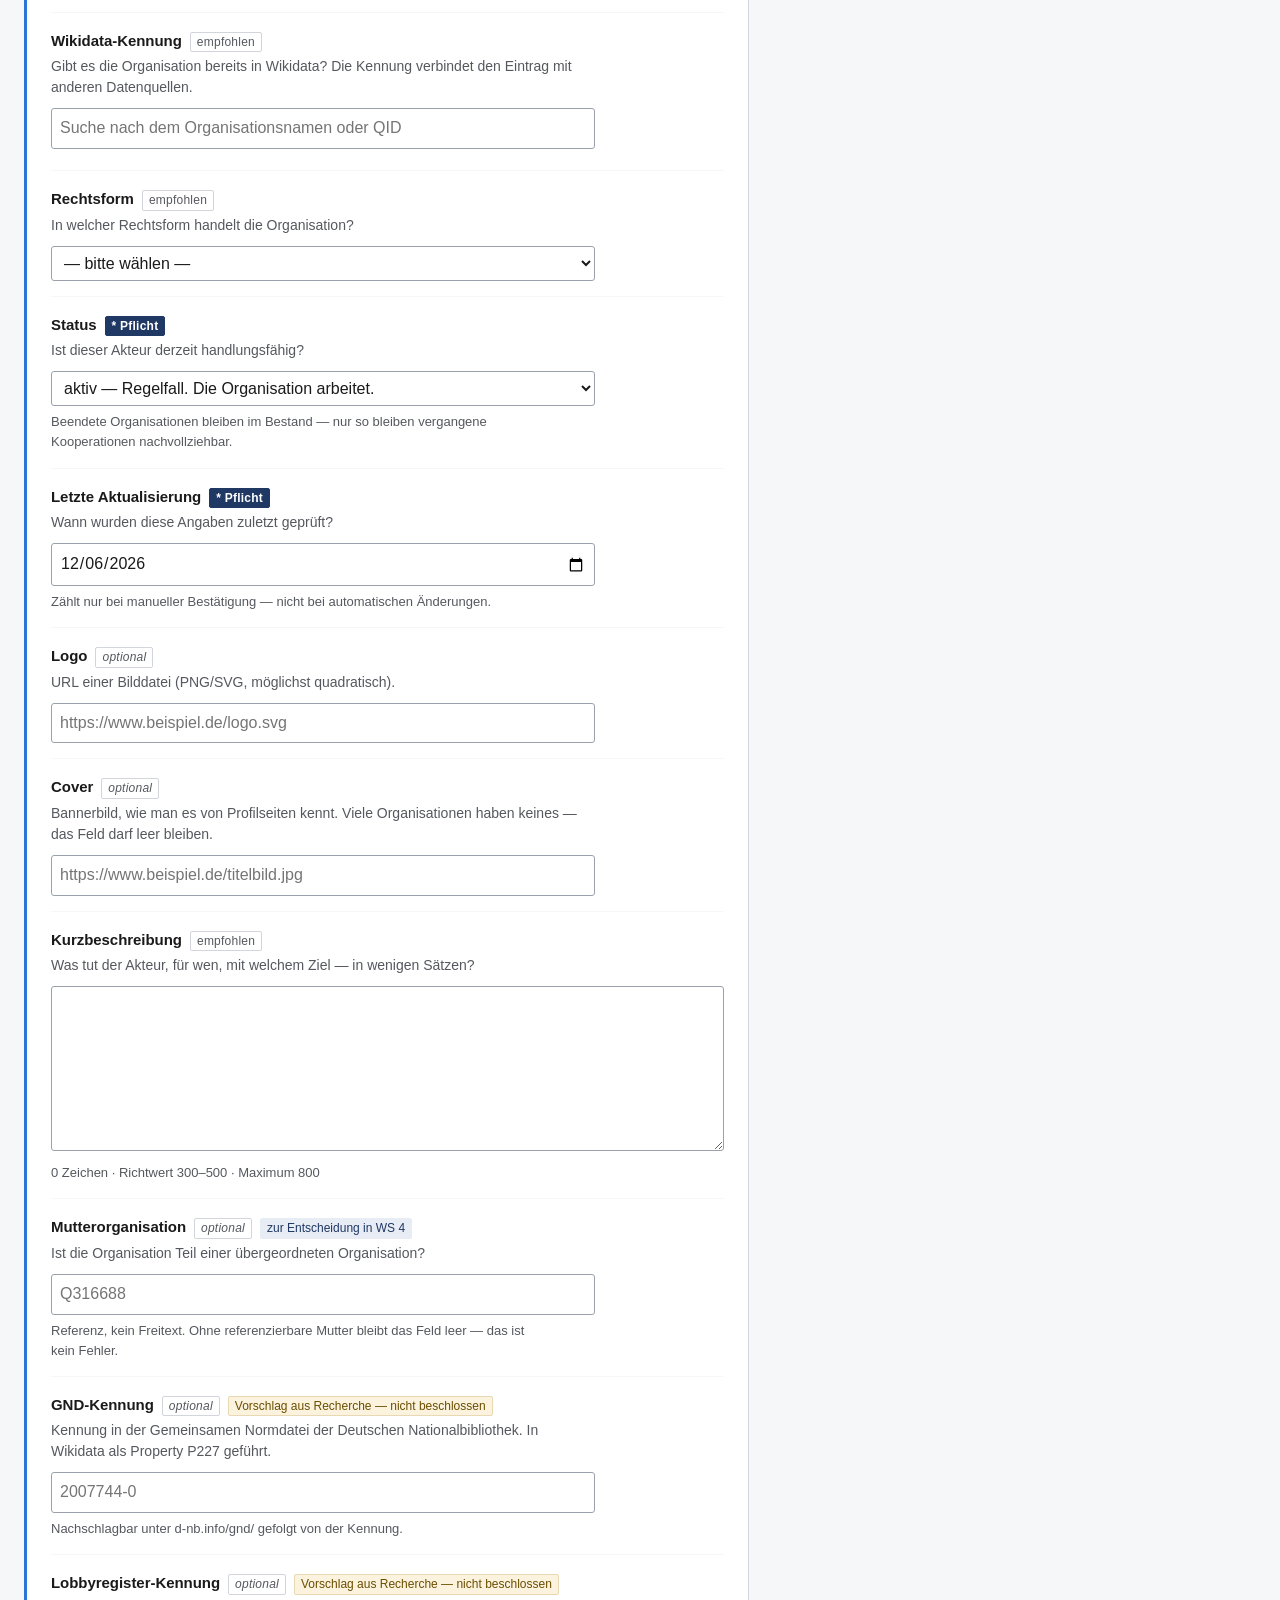
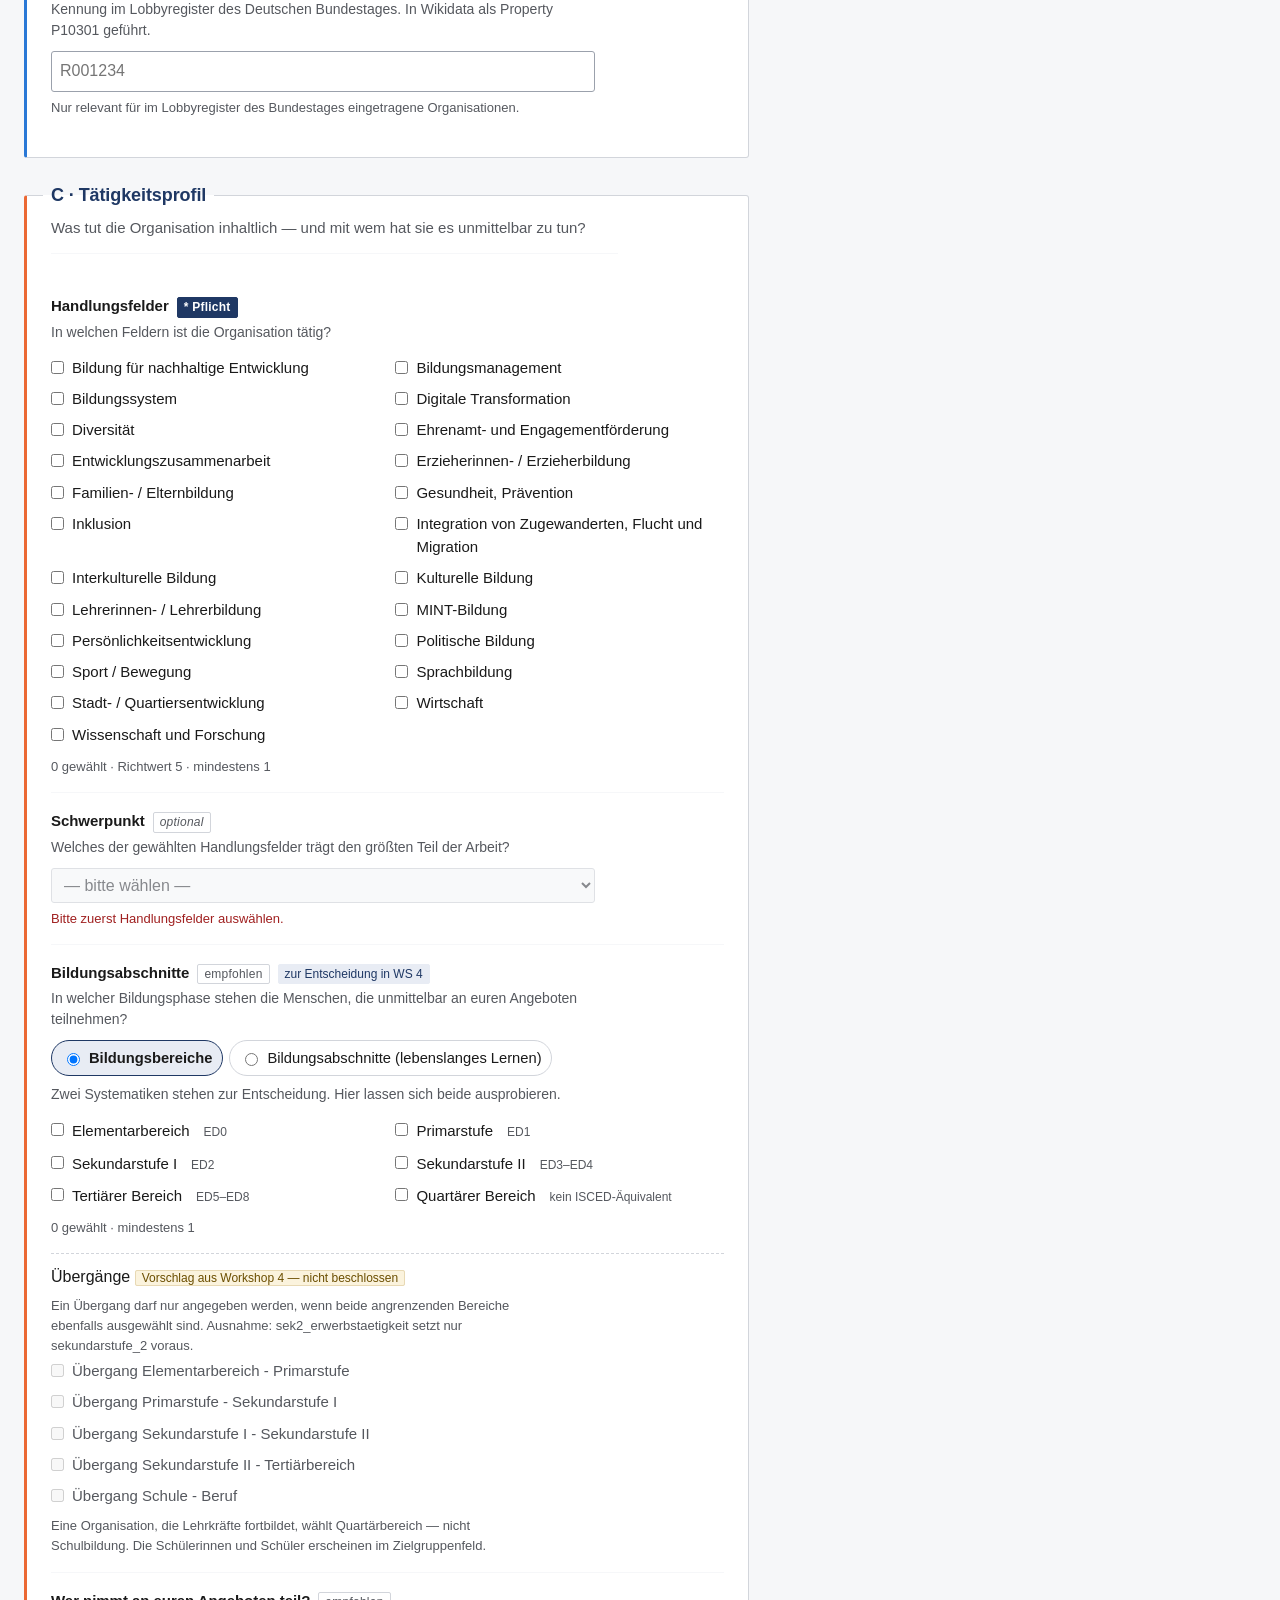
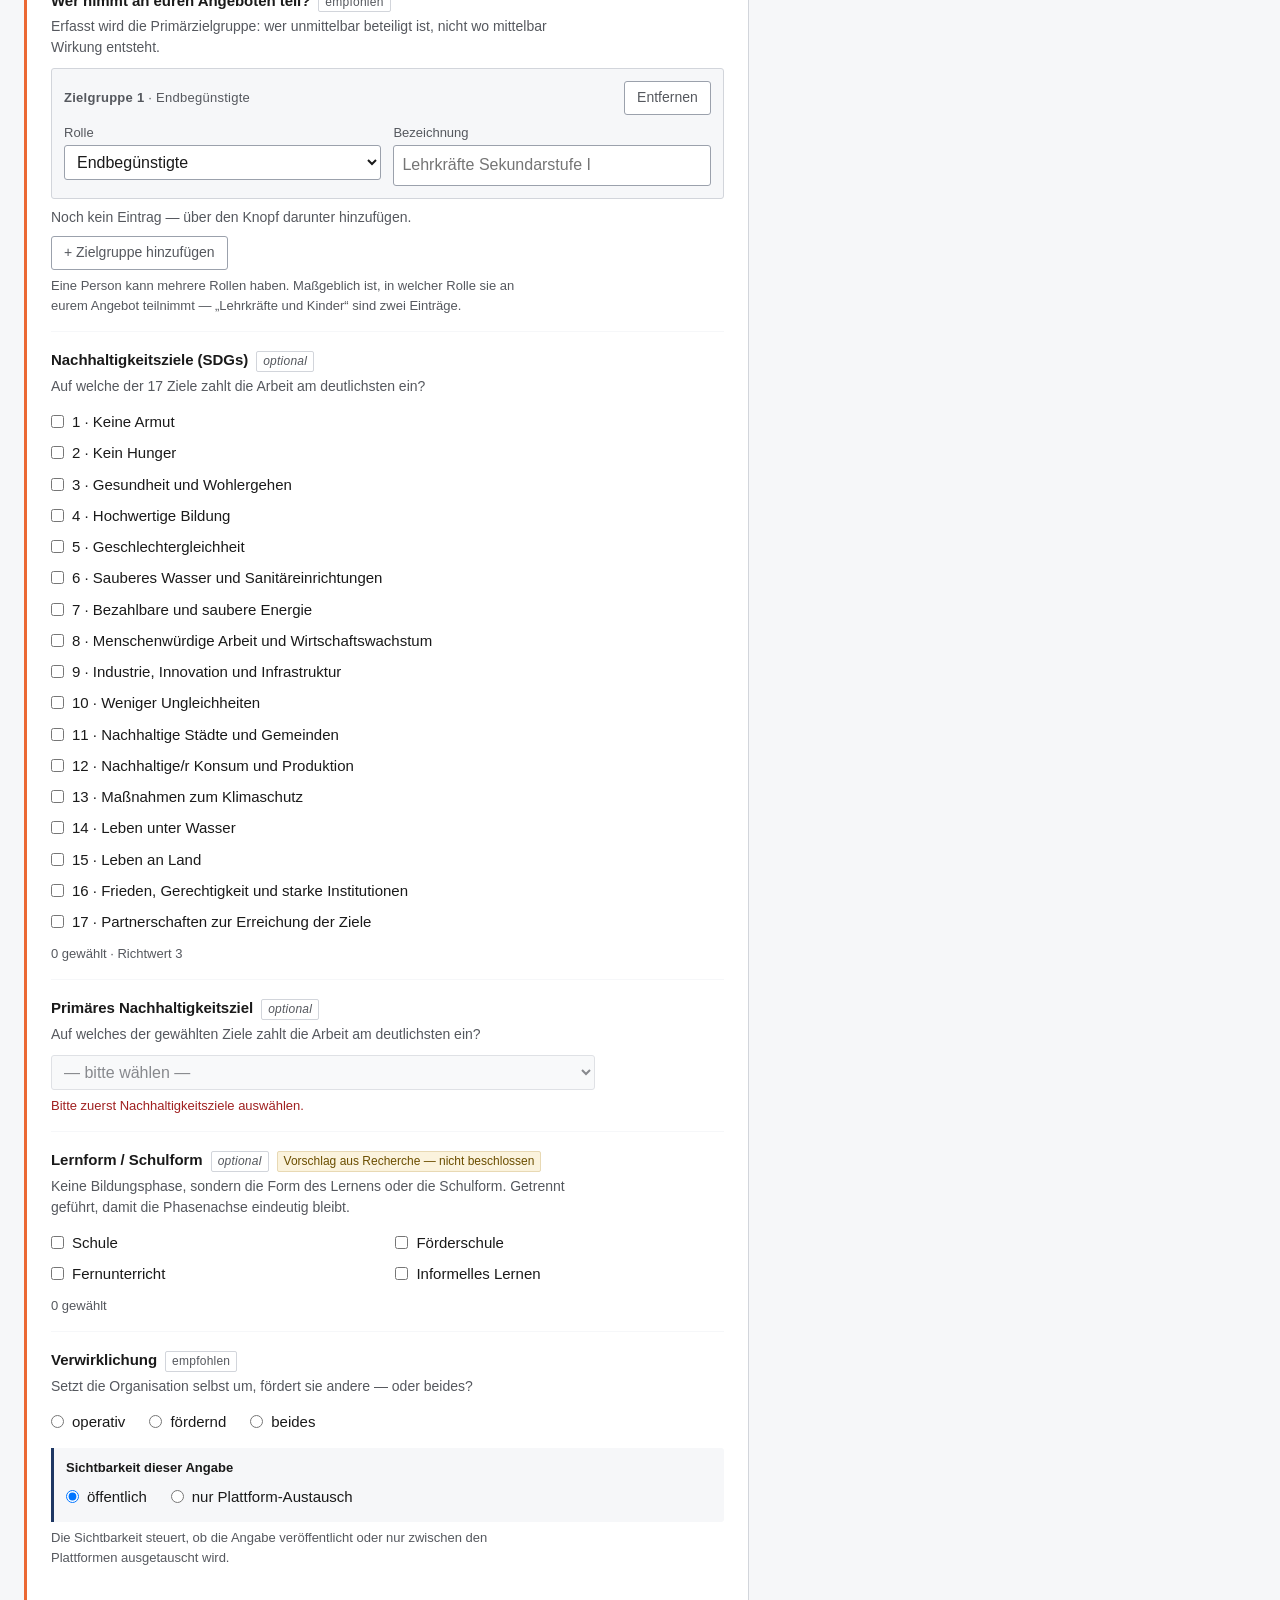
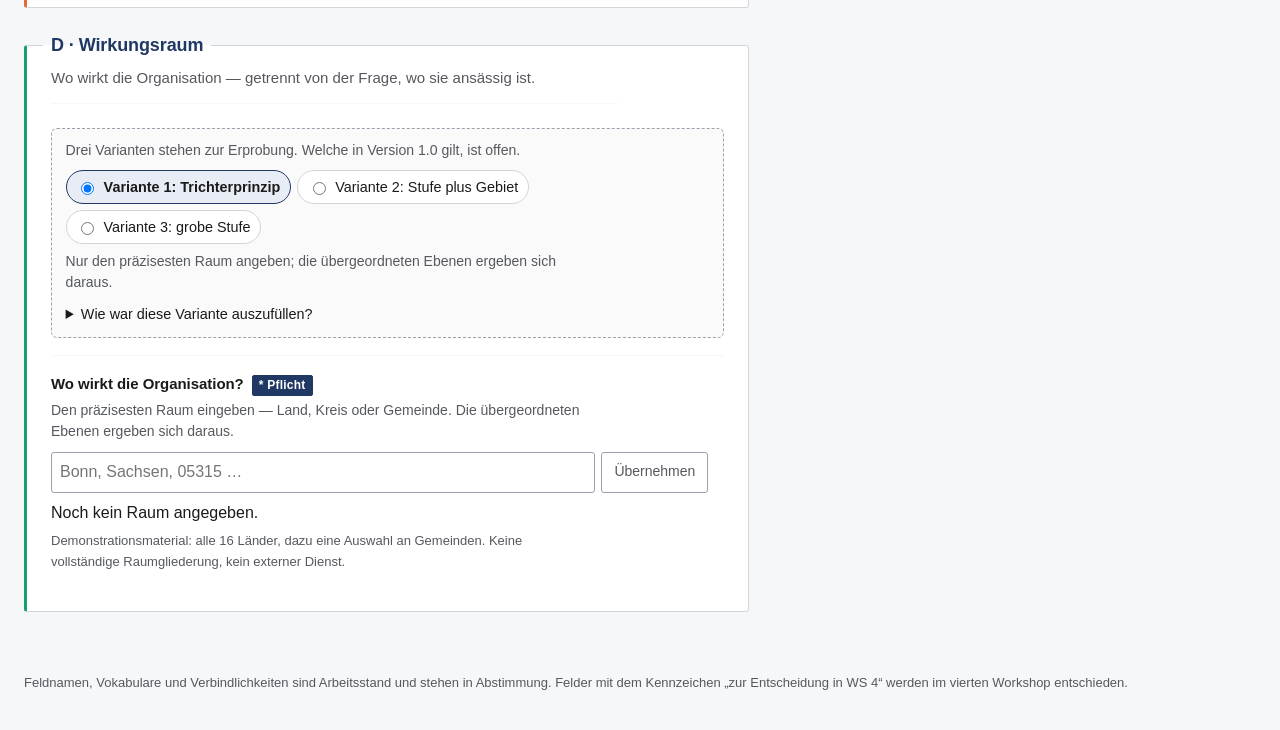
==== commit 7edb7b86: "Auswertungsansicht, Validierung und Export ergaenzen Der Prototyp hat zwei Zielgruppen. Fuer ein dat" ====
--- a/prototype/index.html
+++ b/prototype/index.html
@@ -27,6 +27,7 @@
       <a href="index.html" aria-current="page">Formular</a>
       <a href="schema.html">Datenmodell</a>
       <a href="simulation.html">Verschneidung</a>
+      <a href="auswertung.html">Auswertung</a>
     </nav>
     <div class="timer" role="timer" aria-live="off">
       <span class="nur-sr">Bearbeitungsdauer</span>
@@ -77,6 +78,7 @@
       <div class="vorschau-kopf">
         <h2 id="vorschau-titel">Austauschformat (v0-Arbeitsstand)</h2>
         <button type="button" class="primaer" id="json-kopieren">JSON kopieren</button>
+        <button type="button" class="leise" id="json-export">Als Datei speichern</button>
       </div>
       <p class="kopier-rueckmeldung" id="kopier-rueckmeldung" role="status"></p>
       <p class="vorschau-abgeleitet">Grau hinterlegte Werte werden abgeleitet, nicht erfasst.</p>
--- a/prototype/style.css
+++ b/prototype/style.css
@@ -175,10 +175,21 @@
   white-space: nowrap;
 }
 
+/*
+ * In der Review wurde ein optionales Feld fuer ein Pflichtfeld gehalten. Die
+ * Unterscheidung traegt deshalb drei Merkmale, nicht nur eines: Text,
+ * Sternchen und ein gefuellter Hintergrund gegenueber der leeren Umrandung.
+ * Keines davon ist auf Farbwahrnehmung angewiesen.
+ */
 .kennzeichen.pflicht {
-  color: var(--akzent);
+  color: #fff;
+  background: var(--akzent);
   border-color: var(--akzent);
   font-weight: 600;
+}
+
+.kennzeichen.optional {
+  font-style: italic;
 }
 
 .badge-ws4 {
@@ -1717,3 +1728,185 @@
   font-size: .88rem;
   margin-right: .35rem;
 }
+
+/* ------------------------------------------------- Auswertungsansicht */
+
+.seite-auswertung .auswertung {
+  max-width: 62rem;
+  margin: 0 auto;
+  padding: 0 1.25rem 2rem;
+}
+
+.auswertung-quelle {
+  margin: 0 0 1.5rem;
+  padding: .6rem .8rem;
+  border-left: 3px solid var(--akzent);
+  background: var(--akzent-hell);
+  font-size: .88rem;
+  line-height: 1.55;
+}
+
+.auswertungsblock {
+  margin-bottom: 2.2rem;
+  break-inside: avoid;
+}
+
+.auswertungsblock h2 {
+  margin-bottom: .2rem;
+  font-size: 1.12rem;
+}
+
+.auswertung-lesehilfe {
+  margin: 0 0 .7rem;
+  font-size: .9rem;
+  color: var(--text-leise);
+  max-width: 44rem;
+}
+
+.auswertungstabelle {
+  width: 100%;
+  border-collapse: collapse;
+  font-size: .9rem;
+}
+
+.auswertungstabelle th,
+.auswertungstabelle td {
+  padding: .3rem .5rem;
+  border-bottom: 1px solid var(--linie);
+  text-align: left;
+  vertical-align: middle;
+}
+
+.auswertungstabelle thead th {
+  font-size: .8rem;
+  text-transform: uppercase;
+  letter-spacing: .03em;
+  color: var(--text-leise);
+  border-bottom: 1px solid var(--linie-kraeftig);
+}
+
+.auswertungstabelle tbody th {
+  font-weight: 400;
+  width: 38%;
+}
+
+.auswertungstabelle .zahl {
+  width: 4rem;
+  font-variant-numeric: tabular-nums;
+  text-align: right;
+  padding-right: 1rem;
+}
+
+.auswertungstabelle .zeile-leer th,
+.auswertungstabelle .zeile-leer .zahl {
+  color: var(--text-leise);
+}
+
+.balken-huelle {
+  background: #F2F3F5;
+  border-radius: 2px;
+  height: .7rem;
+  overflow: hidden;
+}
+
+.balken {
+  height: 100%;
+  background: var(--akzent);
+}
+
+.balken-leer {
+  background: transparent;
+}
+
+.rasterblock {
+  display: grid;
+  gap: 1.2rem;
+  grid-template-columns: minmax(16rem, 20rem) 1fr;
+  align-items: start;
+}
+
+.laenderraster {
+  width: 100%;
+  height: auto;
+}
+
+.raster-kuerzel { font-size: 9px; }
+.raster-zahl { font-size: 13px; font-weight: 700; }
+
+.druckhinweis {
+  margin: .4rem 0 0;
+  font-size: .82rem;
+  color: var(--text-leise);
+}
+
+@media (max-width: 720px) {
+  .rasterblock { grid-template-columns: 1fr; }
+}
+
+/* ------------------------------------------------------------- Ausdruck */
+
+/*
+ * Die Ansicht soll ausgedruckt und in einer Runde herumgegeben werden koennen.
+ * Deshalb: Navigation raus, Balken in Graustufen, Abschnitte nicht ueber die
+ * Seitengrenze brechen. Ein Balken allein traegt im Ausdruck nichts — die
+ * Zahl steht ohnehin daneben.
+ */
+@media print {
+  @page { size: A4 portrait; margin: 16mm 14mm; }
+
+  body { background: #fff; color: #000; font-size: 10pt; }
+
+  .sprunglink,
+  .seitennavigation,
+  .banner,
+  .druckhinweis { display: none !important; }
+
+  .kopf {
+    display: block;
+    border-bottom: 1pt solid #000;
+    padding-bottom: 4mm;
+    margin-bottom: 6mm;
+  }
+
+  .kopf h1 { font-size: 17pt; }
+
+  .auswertung { max-width: none; padding: 0; }
+
+  .auswertung-quelle {
+    border-left: 2pt solid #000;
+    background: none;
+    font-size: 8.5pt;
+  }
+
+  .auswertungsblock {
+    break-inside: avoid;
+    page-break-inside: avoid;
+    margin-bottom: 8mm;
+  }
+
+  .auswertungstabelle { font-size: 9pt; }
+
+  .auswertungstabelle th,
+  .auswertungstabelle td { border-bottom: .3pt solid #999; }
+
+  .balken { background: #444; }
+  .balken-huelle { border: .3pt solid #999; background: #fff; }
+
+  .rasterblock { grid-template-columns: 1fr; }
+  .laenderraster { max-width: 110mm; }
+  .laenderraster rect { fill: #fff !important; stroke: #666 !important; }
+  .laenderraster text { fill: #000 !important; }
+
+  .fuss { font-size: 8pt; border-top: .5pt solid #999; }
+}
+
+.rasterfigur {
+  margin: 0;
+}
+
+.rasterfigur figcaption {
+  margin-top: .4rem;
+  font-size: .8rem;
+  color: var(--text-leise);
+  line-height: 1.45;
+}
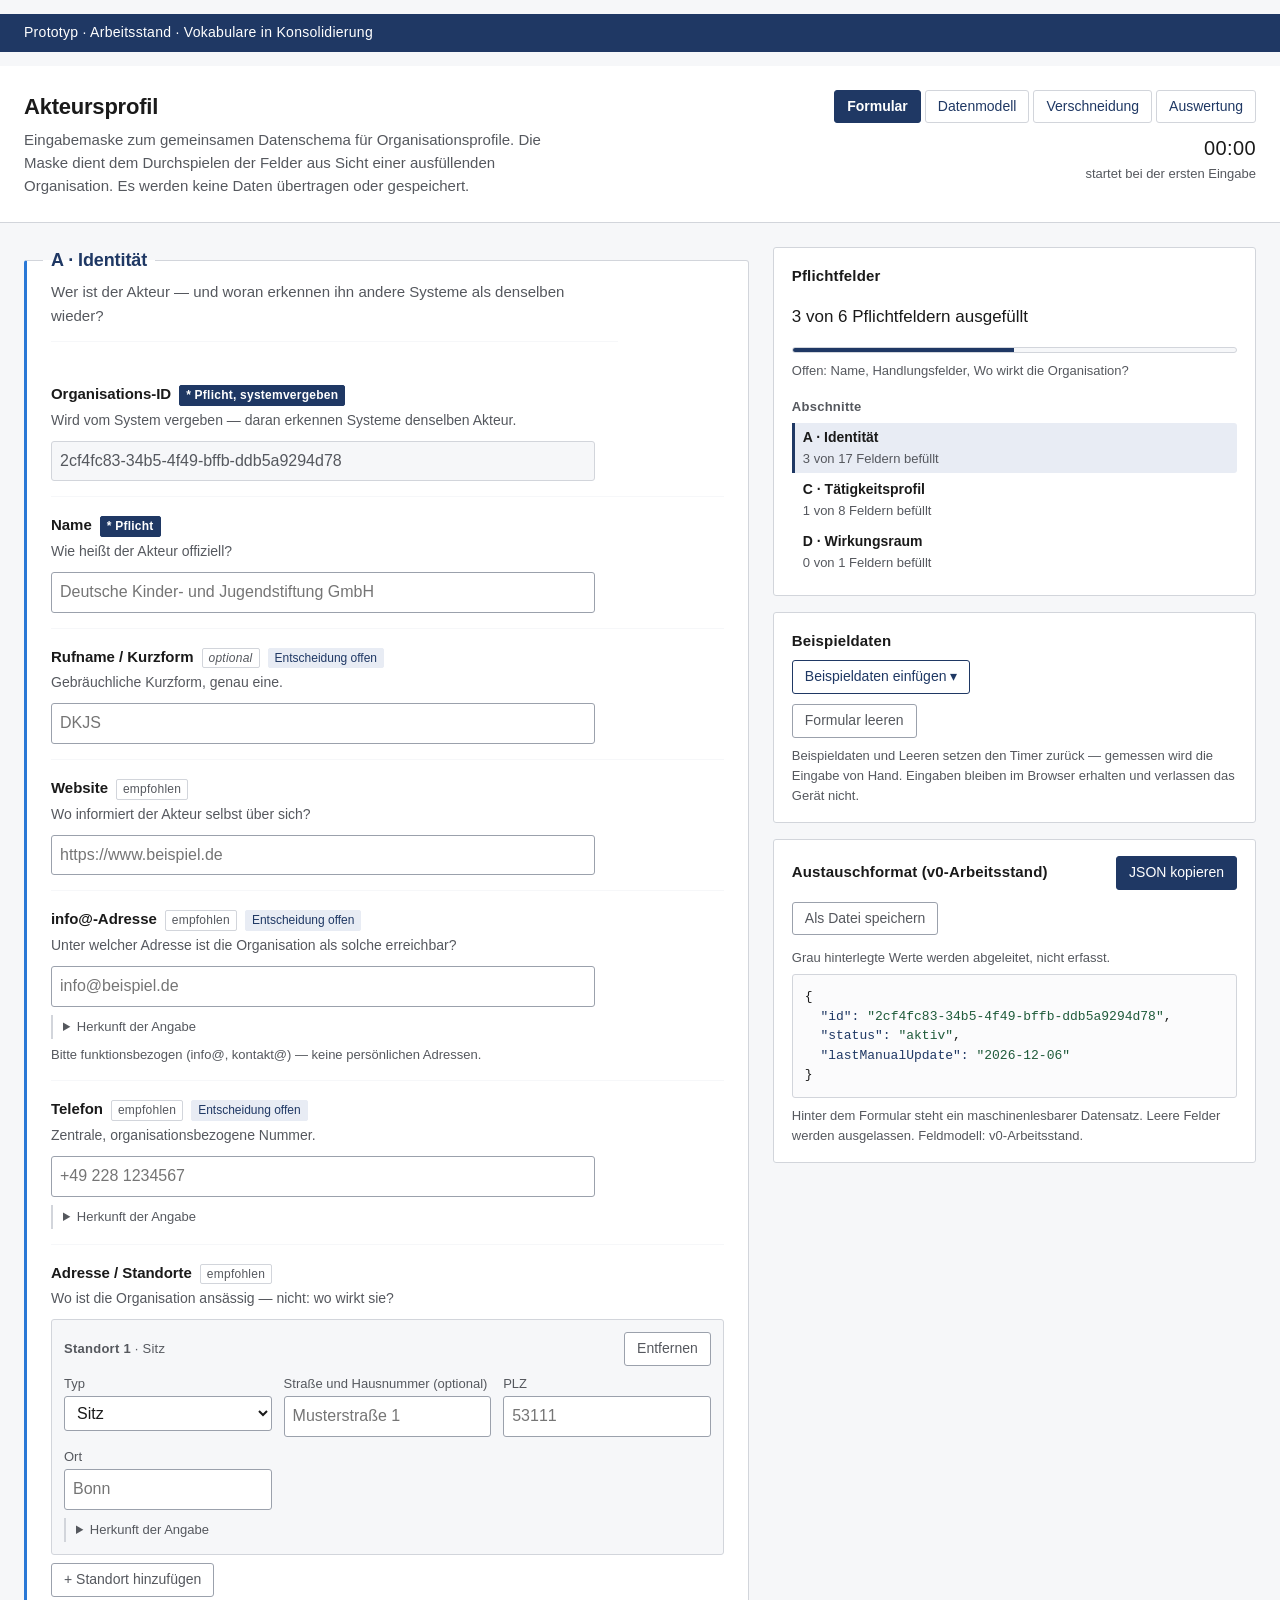
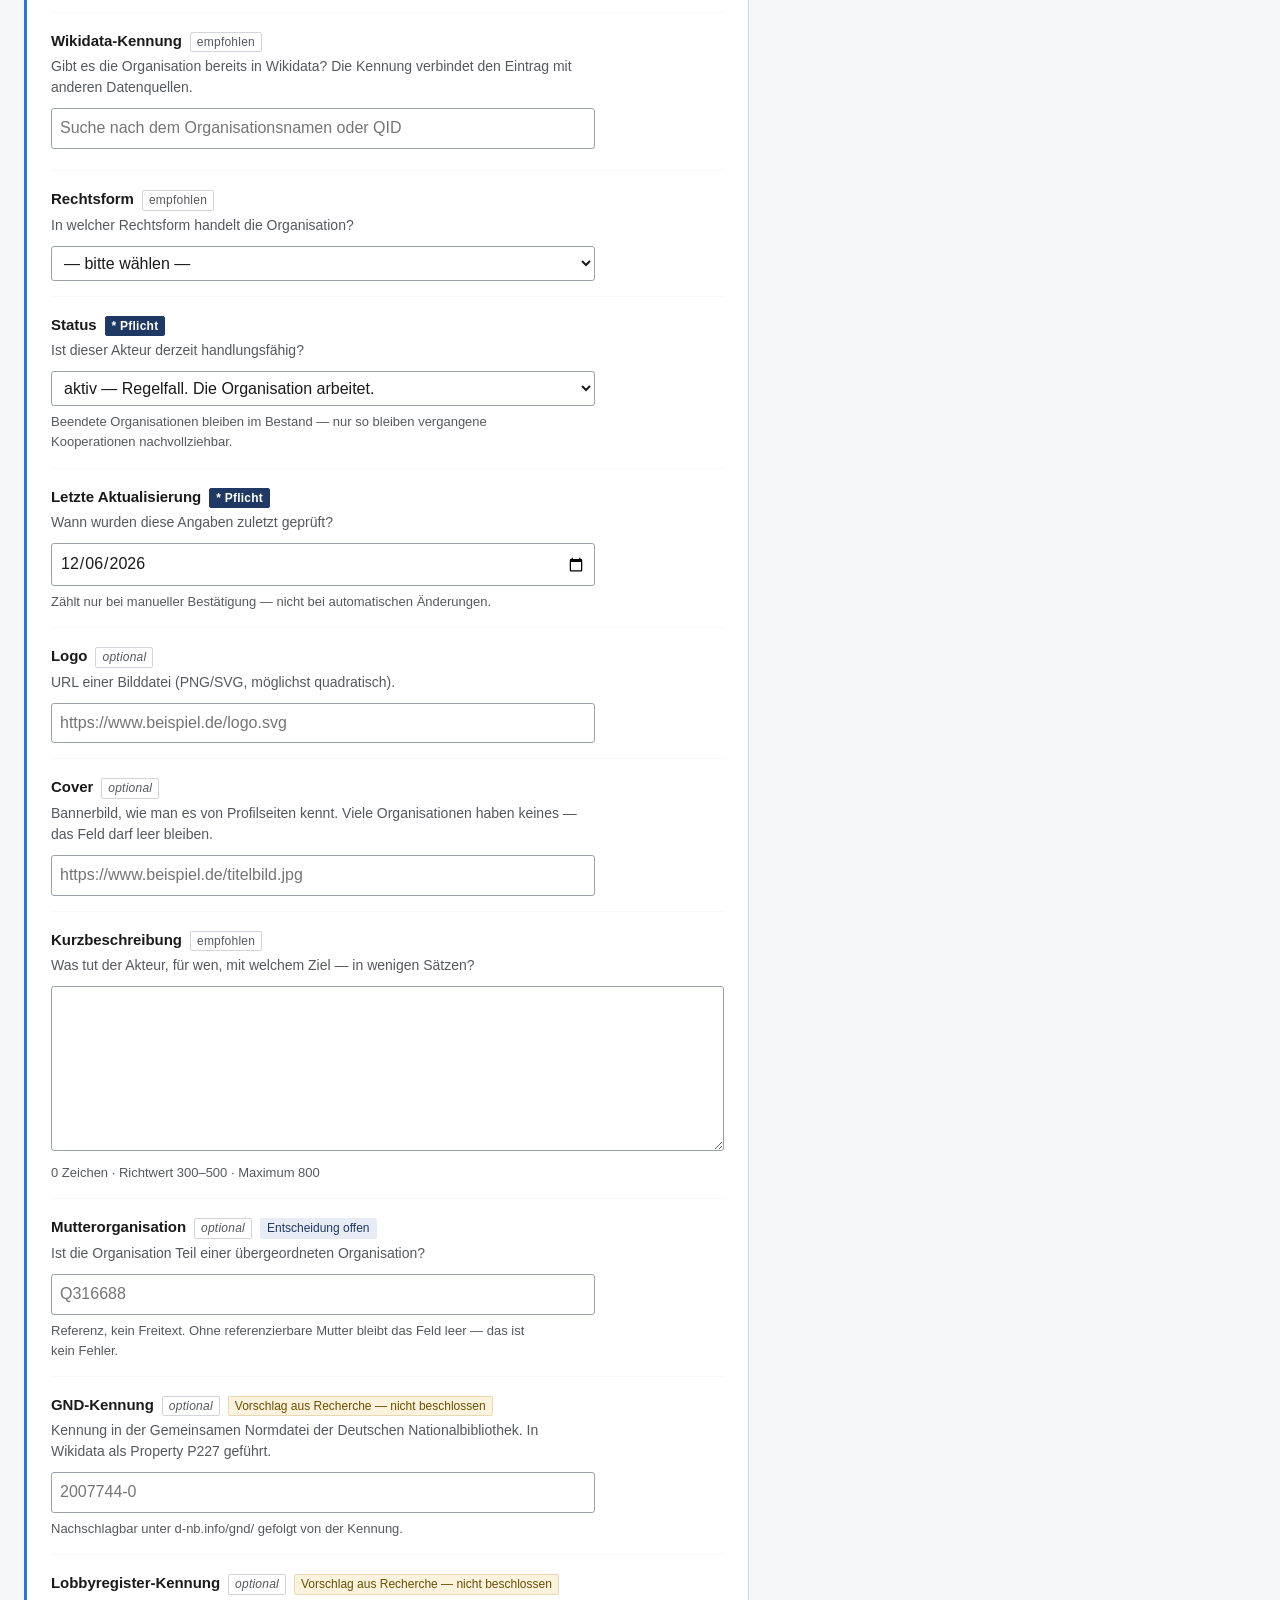
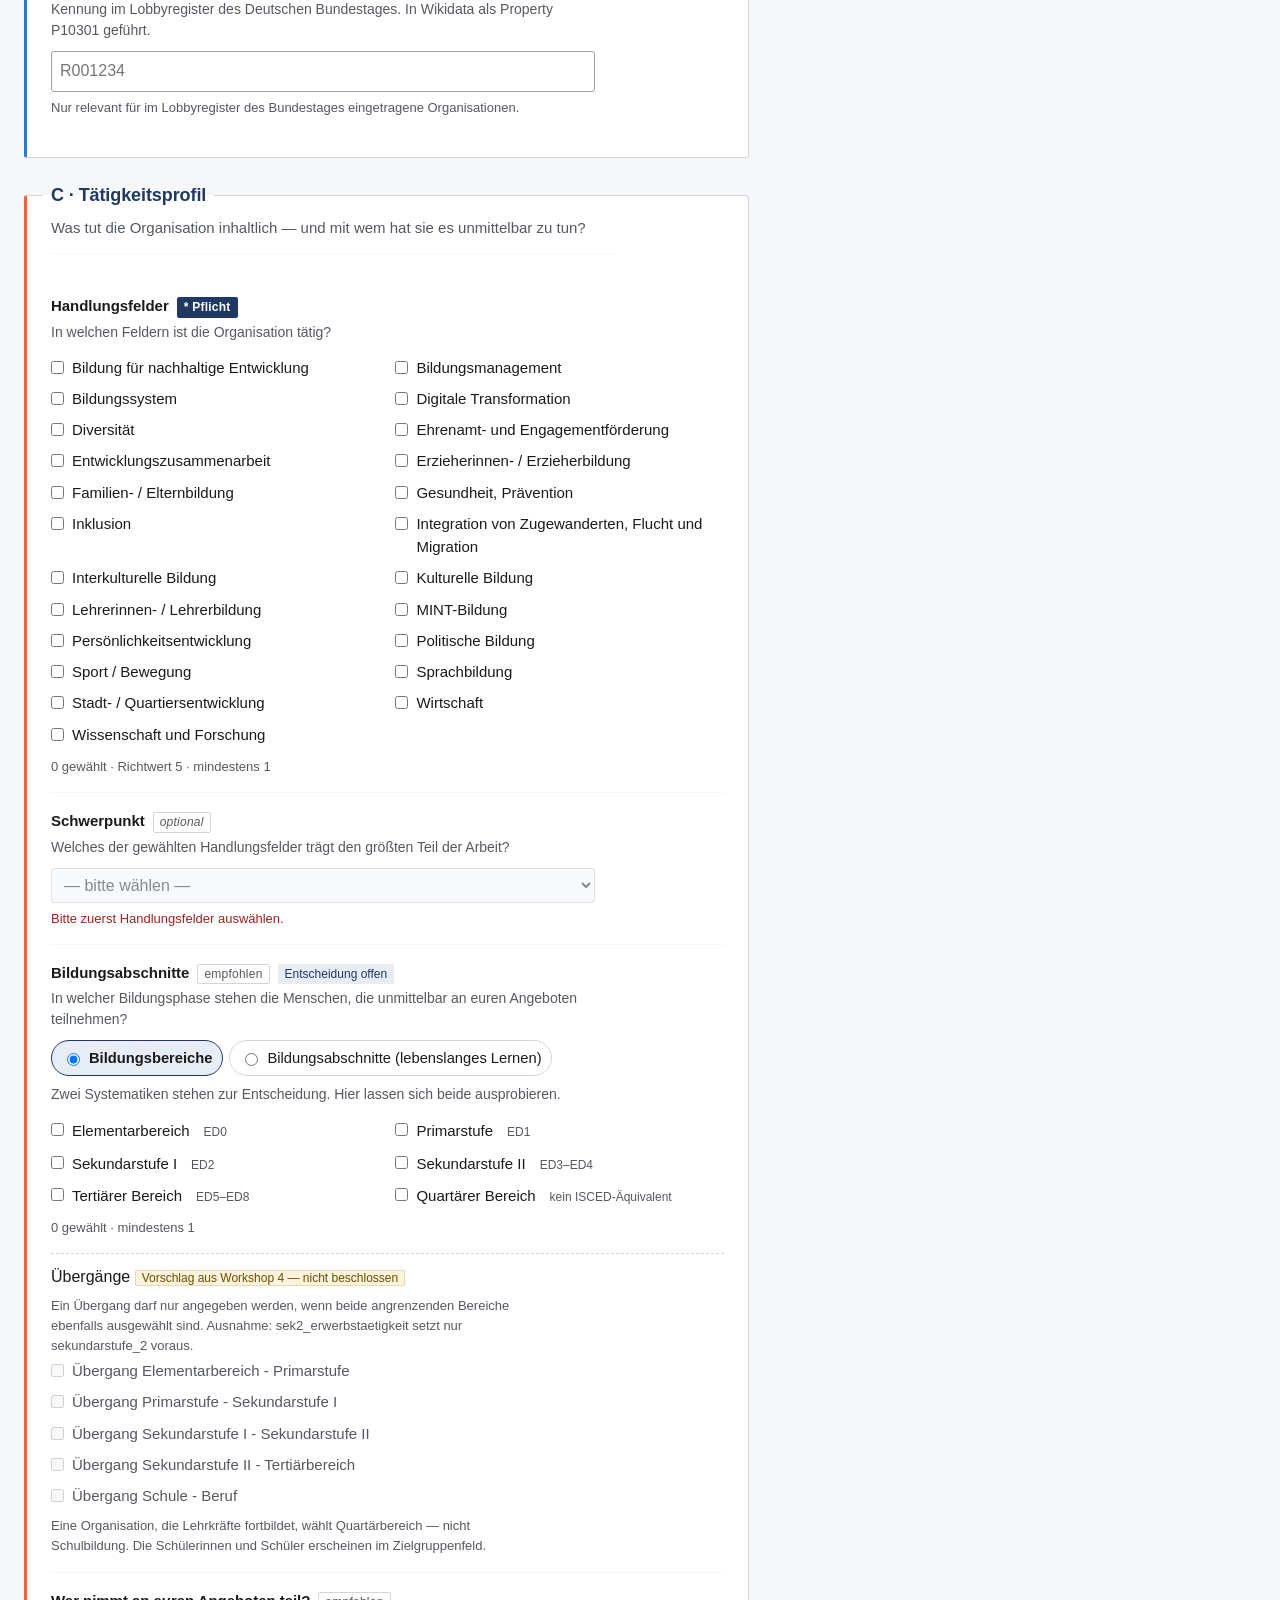
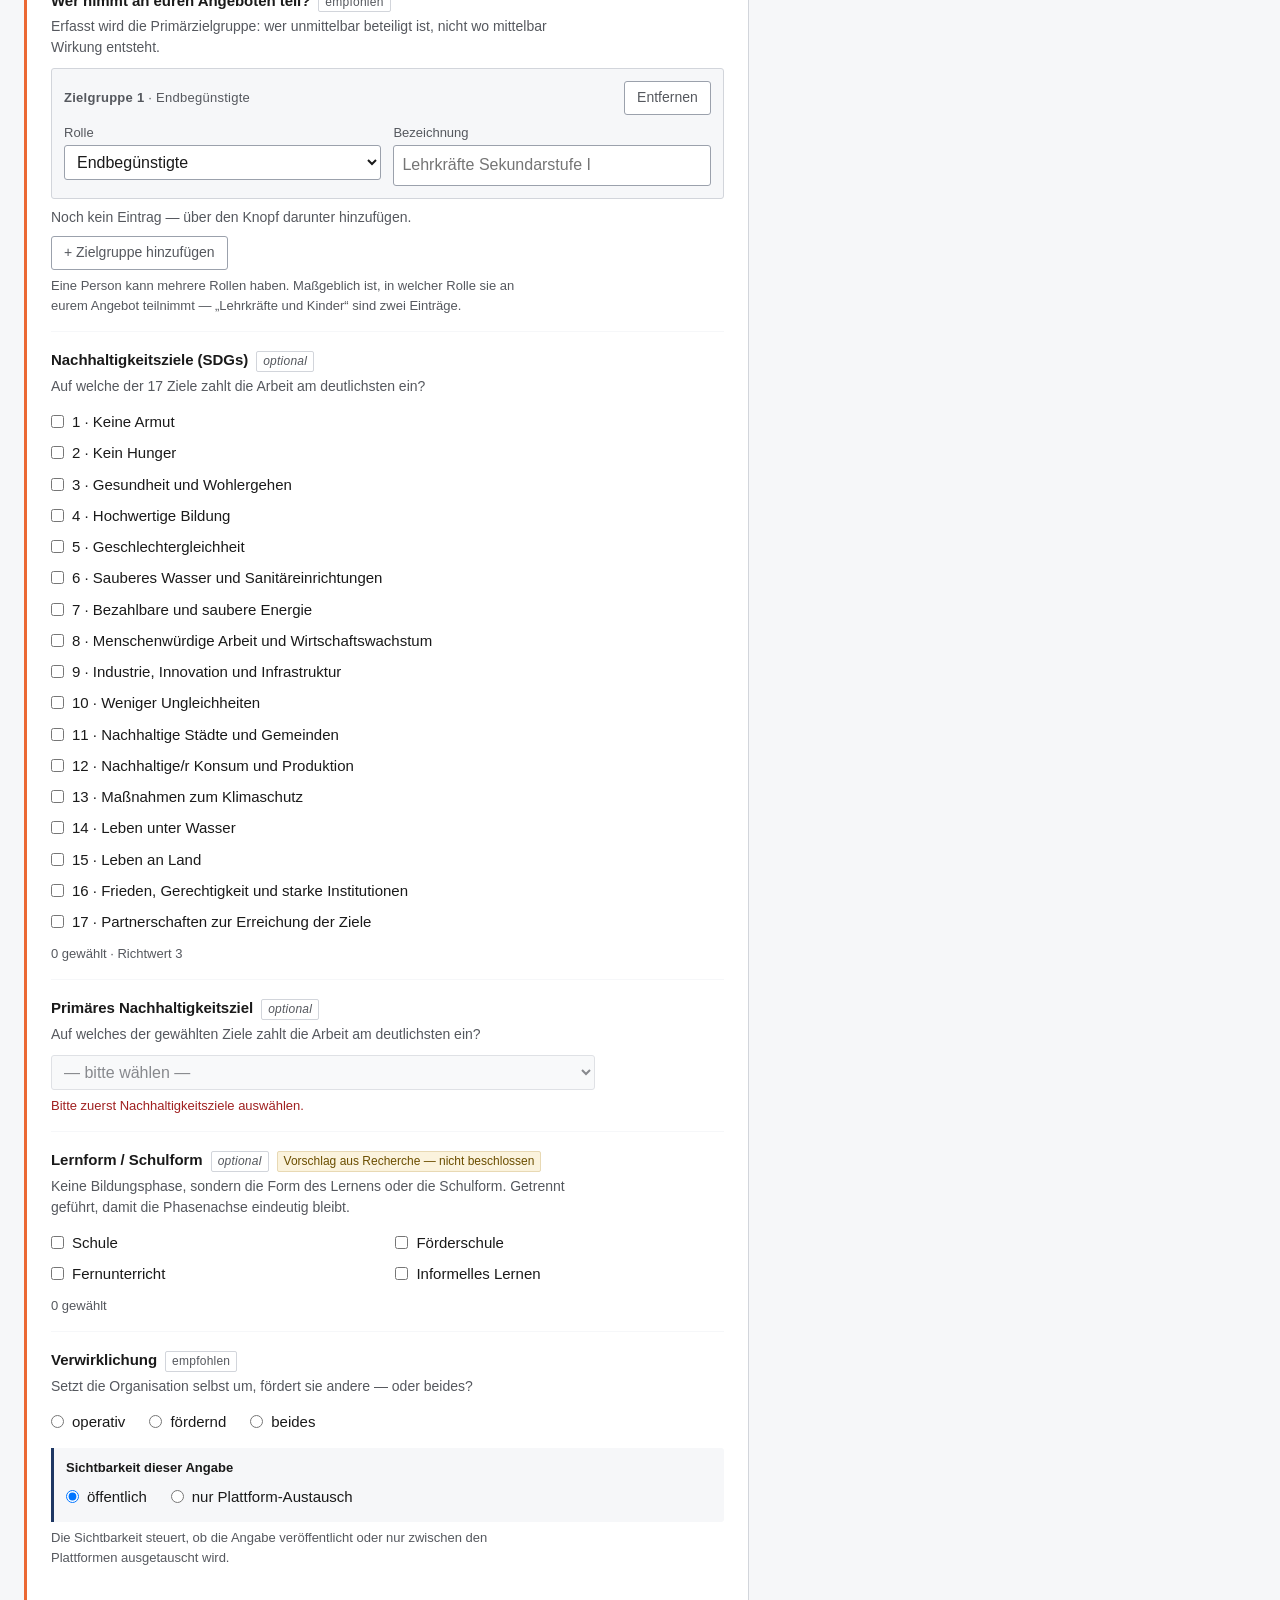
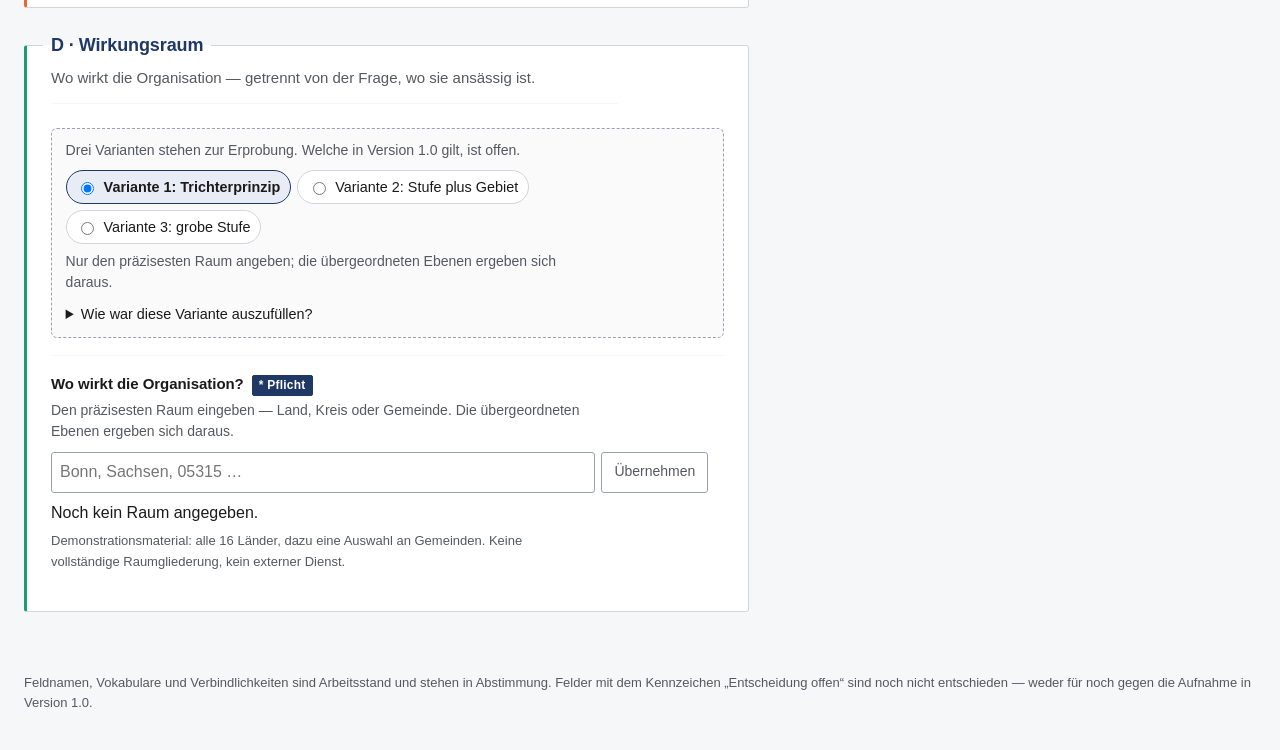
==== commit d827ec56: "Durchsicht der Seiten: sechs Befunde beheben Netzdarstellung: Die Reichweitenfelder der Varianten 2 " ====
--- a/prototype/index.html
+++ b/prototype/index.html
@@ -4,7 +4,7 @@
 <meta charset="utf-8">
 <meta name="viewport" content="width=device-width, initial-scale=1">
 <title>Akteursprofil — Klickdummy (EduStandard)</title>
-<meta name="description" content="Klickbare Eingabemaske zum Datenschema Akteursprofil. Arbeitsstand für Workshop 4.">
+<meta name="description" content="Klickbare Eingabemaske zum Datenschema Akteursprofil. Arbeitsstand Version 0.1.">
 <link rel="stylesheet" href="style.css">
 </head>
 <body>
@@ -97,8 +97,8 @@
 <footer class="fuss">
   <p>
     Feldnamen, Vokabulare und Verbindlichkeiten sind Arbeitsstand und stehen in
-    Abstimmung. Felder mit dem Kennzeichen „zur Entscheidung in WS 4“ werden im
-    vierten Workshop entschieden.
+    Abstimmung. Felder mit dem Kennzeichen „Entscheidung offen“ sind noch nicht
+    entschieden — weder für noch gegen die Aufnahme in Version 1.0.
   </p>
 </footer>
 
--- a/prototype/style.css
+++ b/prototype/style.css
@@ -1910,3 +1910,13 @@
   color: var(--text-leise);
   line-height: 1.45;
 }
+
+.auswertung-luecke {
+  margin: 0 0 .7rem;
+  padding: .5rem .7rem;
+  border-left: 3px solid #B58900;
+  background: #FDF6E3;
+  font-size: .86rem;
+  line-height: 1.5;
+  max-width: 44rem;
+}
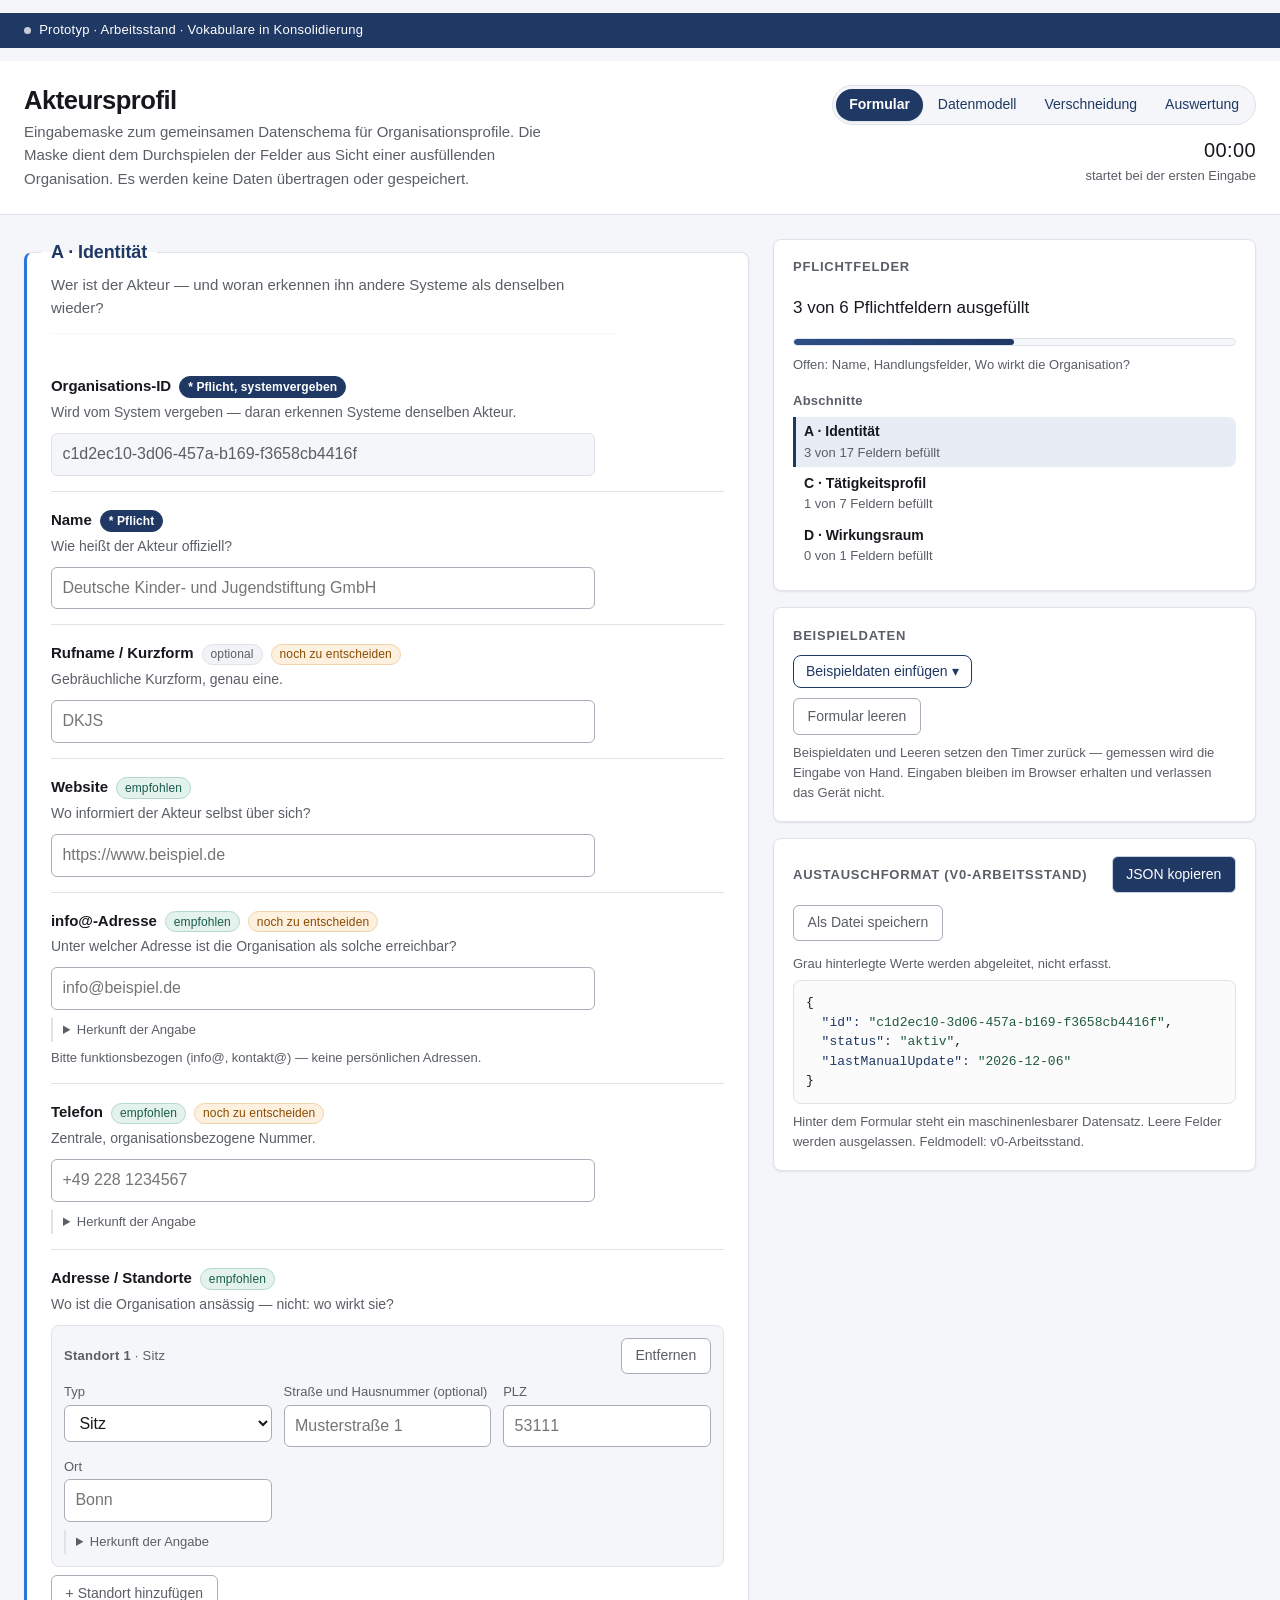
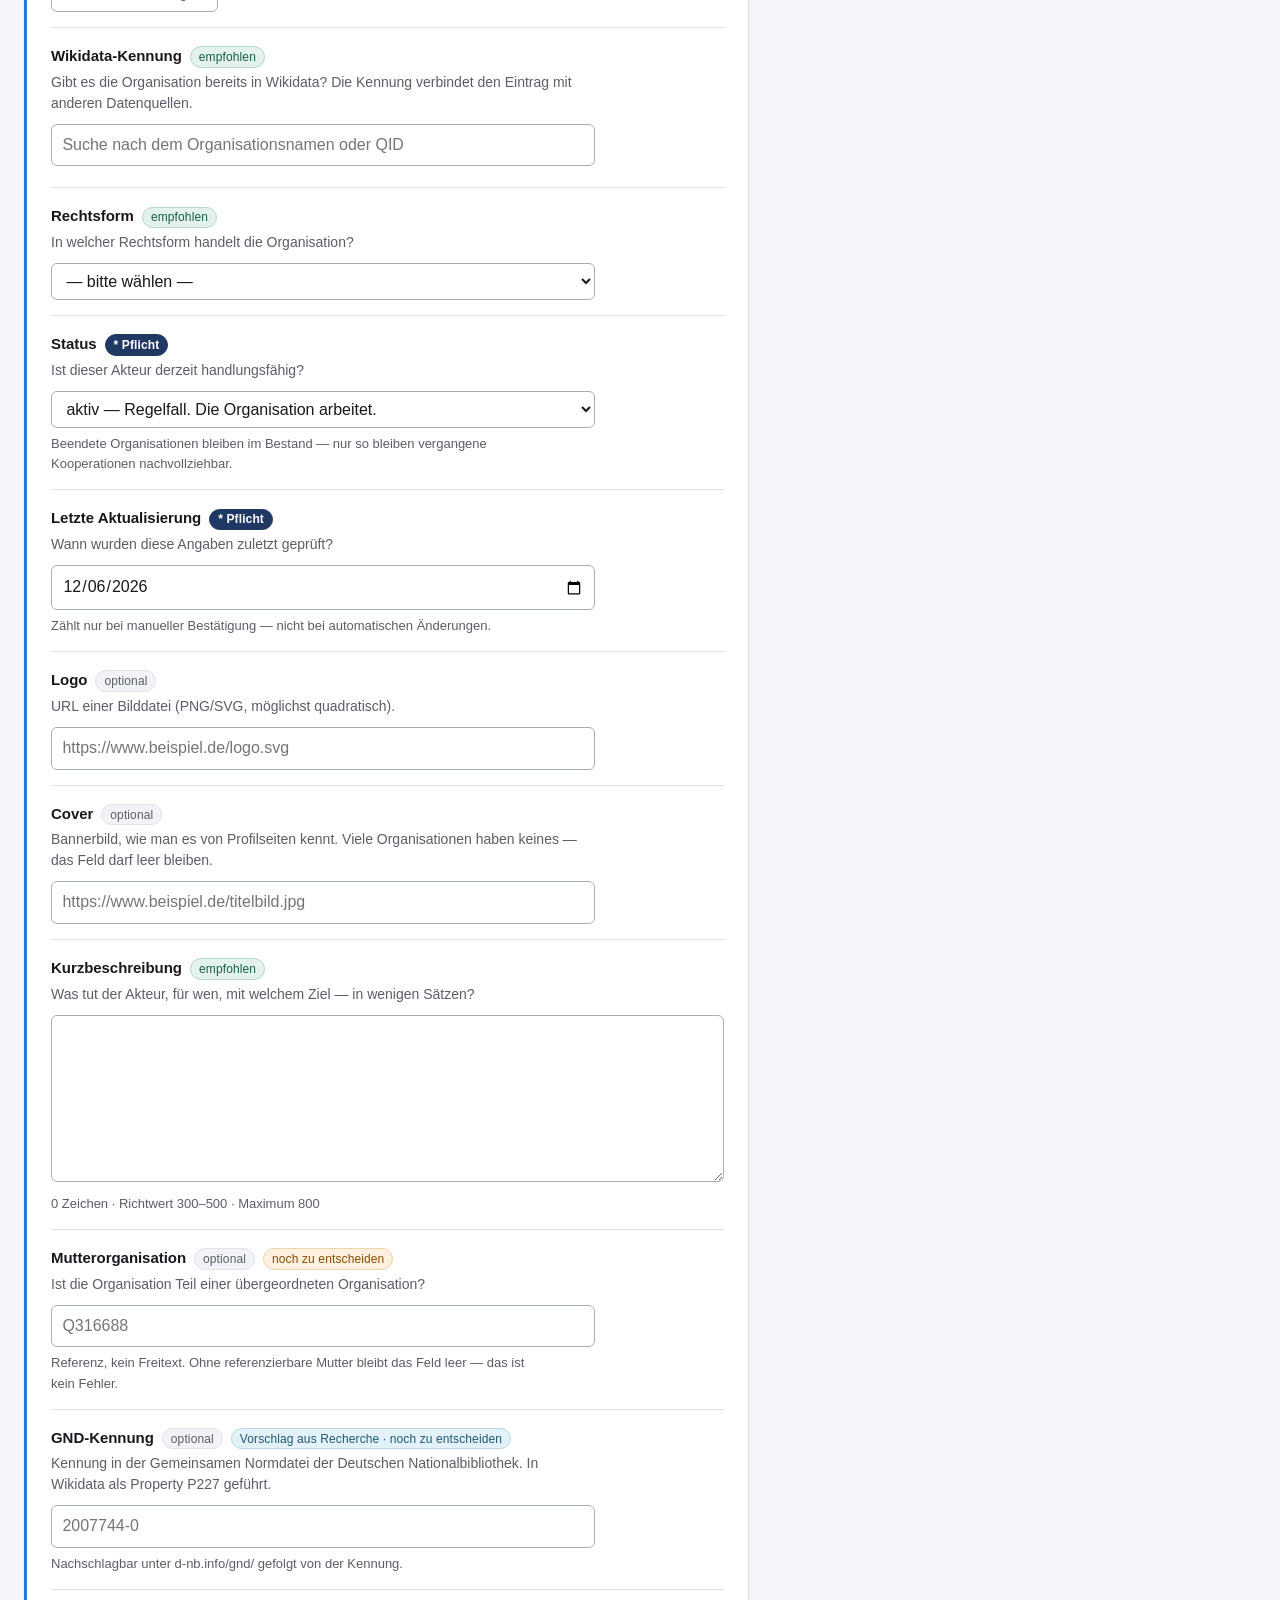
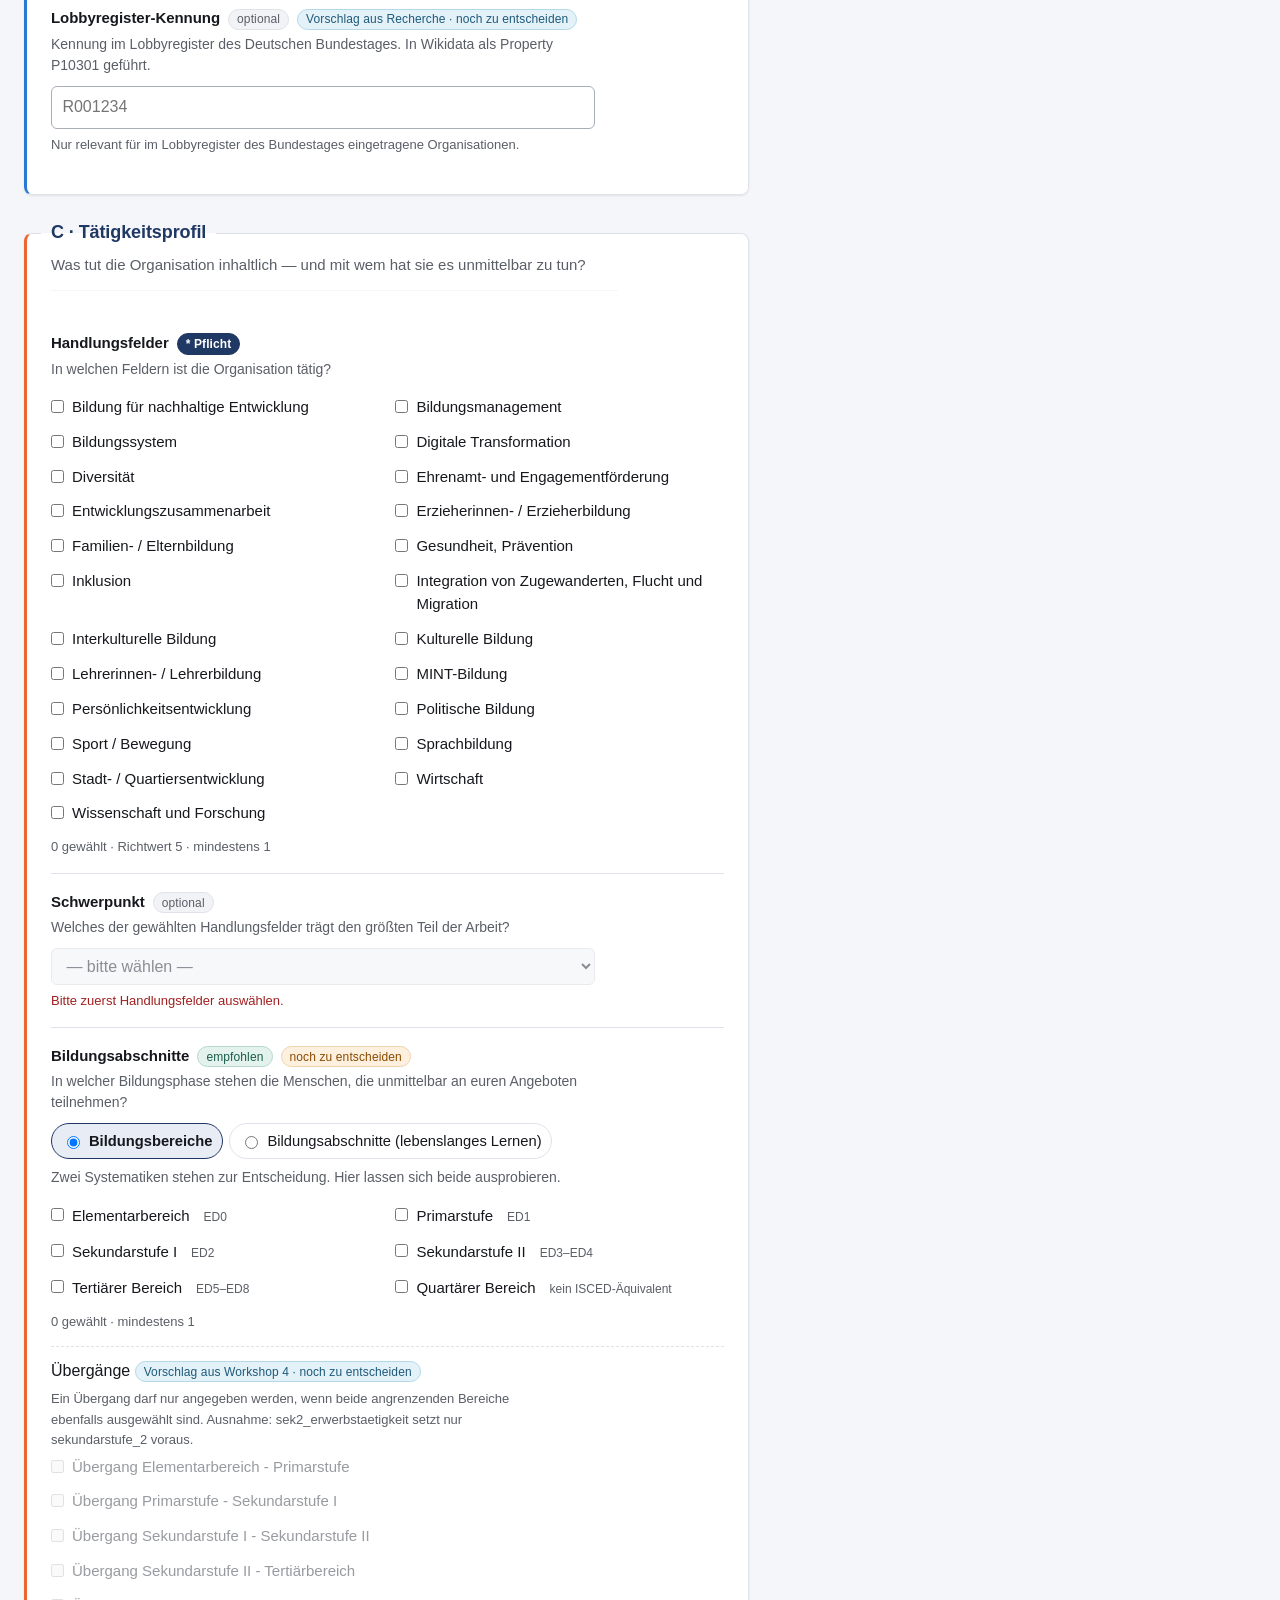
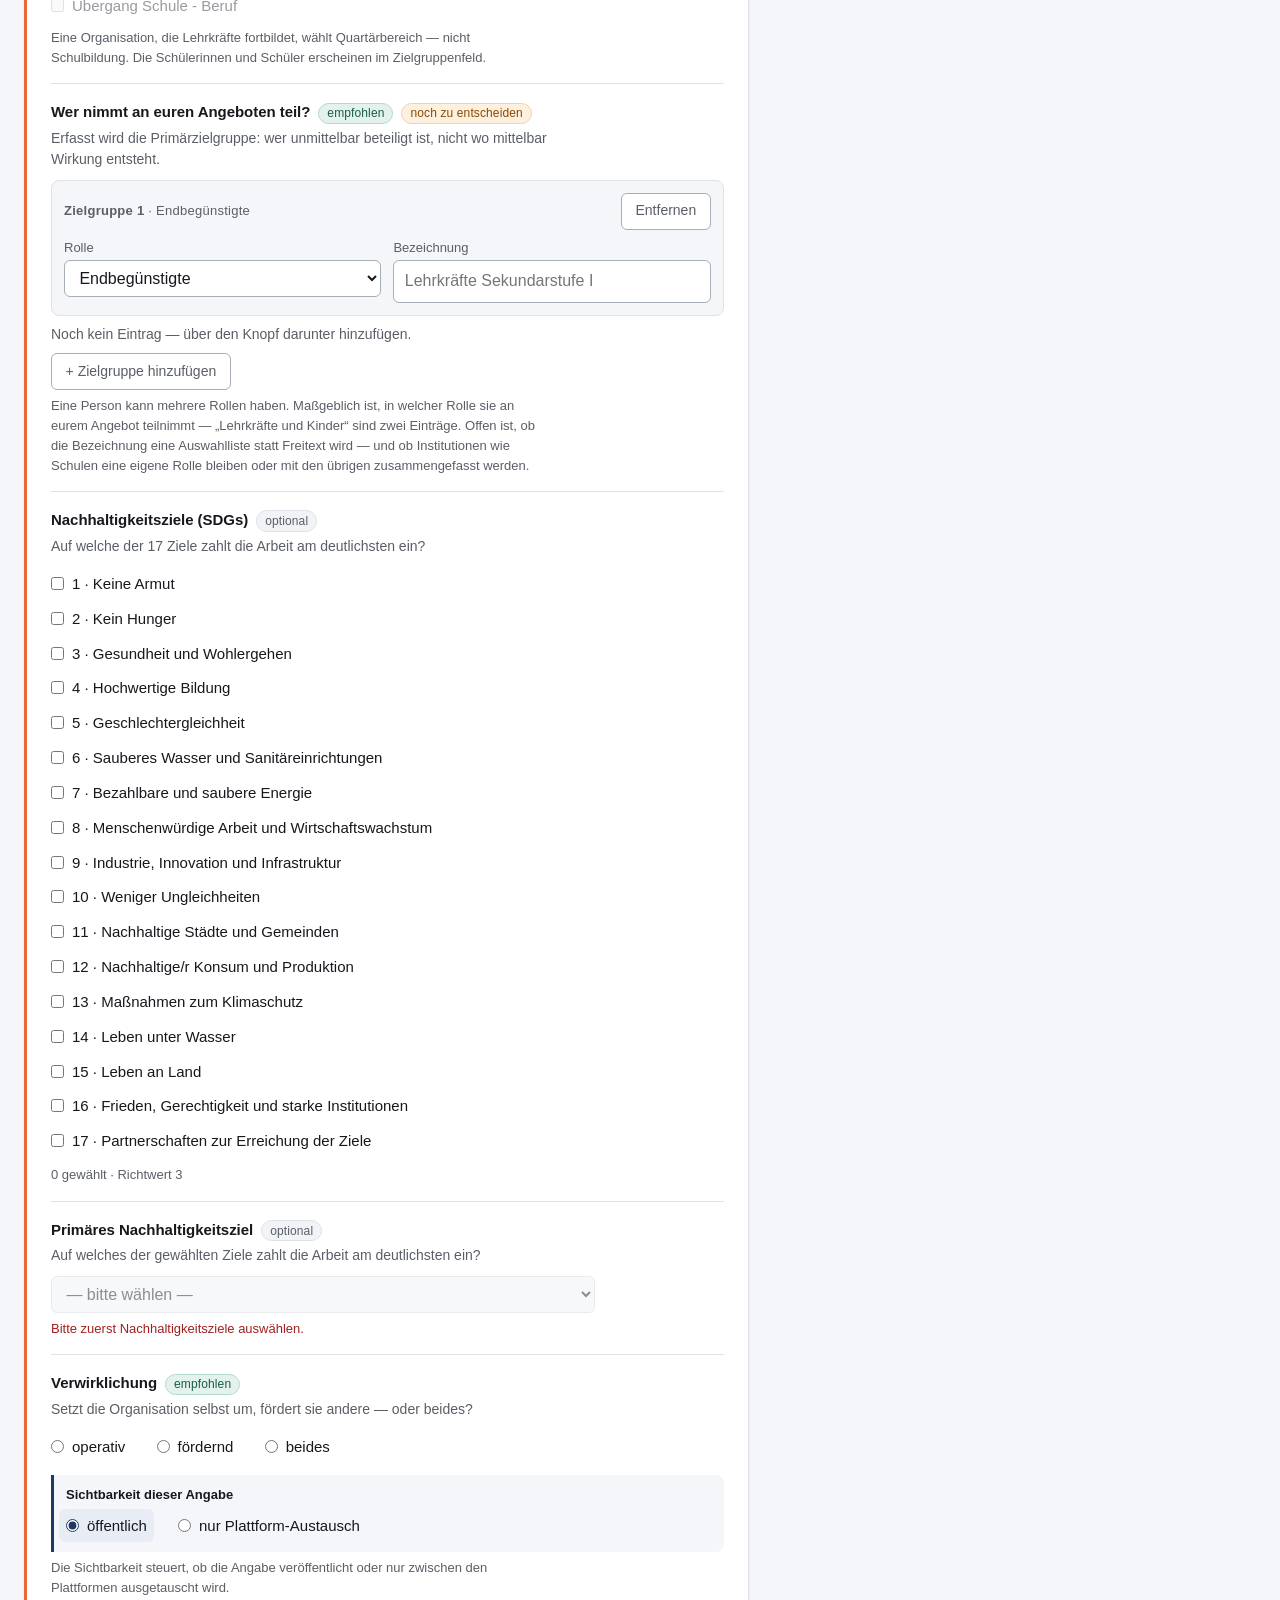
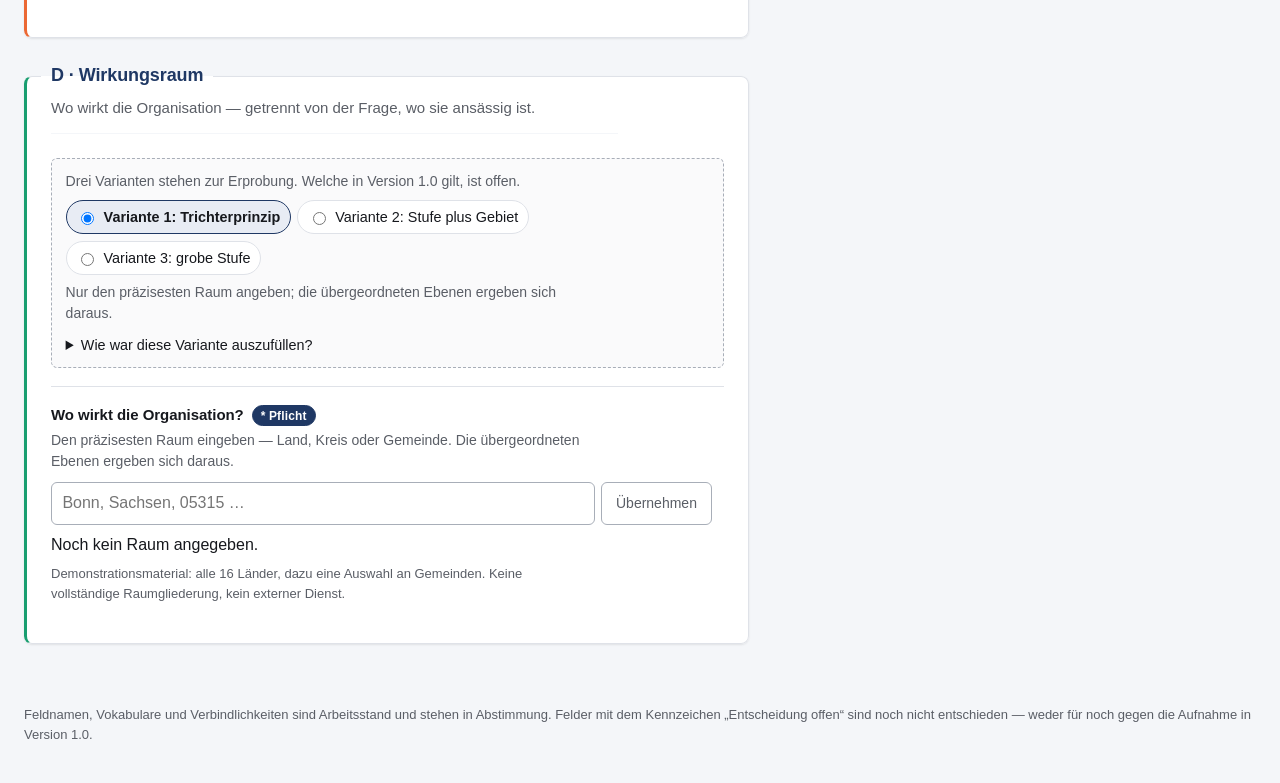
==== commit af3f80b8: "Rueckmeldung aus der Arbeitsgruppe einarbeiten Feld "Lernform / Schulform" entfernt. Es war ein Vors" ====
--- a/prototype/index.html
+++ b/prototype/index.html
@@ -108,7 +108,6 @@
 <script src="vocab/icnpo-gruppen.js"></script>
 <script src="vocab/bildungsstruktur-bereiche.js"></script>
 <script src="vocab/bildungsabschnitte-lebenslang.js"></script>
-<script src="vocab/lernformen.js"></script>
 <script src="vocab/isced-2011.js"></script>
 <script src="vocab/reichweite.js"></script>
 <script src="vocab/reichweite-grob.js"></script>
--- a/prototype/style.css
+++ b/prototype/style.css
@@ -4,17 +4,73 @@
 :root {
   --akzent: #1F3864;
   --akzent-hell: #E8ECF4;
-  --text: #1A1A1A;
-  --text-leise: #55585E;
-  --linie: #D2D5DB;
-  --linie-kraeftig: #9BA1AC;
+  --akzent-kante: #C6D0E2;
+  --text: #16181D;
+  --text-leise: #5A5E66;
+  --linie: #DFE2E8;
+  --linie-kraeftig: #A8AEB8;
   --flaeche: #FFFFFF;
-  --flaeche-leise: #F6F7F9;
+  --flaeche-leise: #F4F6F9;
   --warnung-linie: #8A5A00;
   --warnung-flaeche: #FDF6E7;
   --fehler: #A02020;
-  --radius: 3px;
+
+  /*
+   * Chipfarben je Bedeutung. Jede Familie ist ein Dreiklang aus Schrift,
+   * Flaeche und Kante. Die Schriftfarben sind gegen ihre eigene Flaeche
+   * geprueft und liegen alle ueber 4.5:1 — Farbe schmueckt, sie traegt nicht.
+   */
+  --chip-pflicht-text: #FFFFFF;
+  --chip-pflicht-flaeche: #1F3864;
+  --chip-pflicht-kante: #1F3864;
+
+  --chip-empfohlen-text: #185C4A;
+  --chip-empfohlen-flaeche: #E4F2ED;
+  --chip-empfohlen-kante: #B4D8CC;
+
+  --chip-optional-text: #5A5E66;
+  --chip-optional-flaeche: #F1F3F6;
+  --chip-optional-kante: #DFE2E8;
+
+  --chip-berechnet-text: #4B3A7A;
+  --chip-berechnet-flaeche: #EEEAF8;
+  --chip-berechnet-kante: #CFC5EA;
+
+  --chip-offen-text: #8A4B00;
+  --chip-offen-flaeche: #FDF0DF;
+  --chip-offen-kante: #EFD3AC;
+
+  --chip-vorschlag-text: #1F5A78;
+  --chip-vorschlag-flaeche: #E3F1F8;
+  --chip-vorschlag-kante: #B4D8E8;
+
+  --chip-platzhalter-text: #8A2C48;
+  --chip-platzhalter-flaeche: #FBE9EF;
+  --chip-platzhalter-kante: #EFC2D2;
+
+  --radius: 8px;
+  --radius-klein: 6px;
+  --radius-chip: 999px;
   --spalte: 1.5rem;
+
+  /* Zwei Schattenstufen genuegen: ruhende Flaeche und angehobene Flaeche. */
+  --schatten: 0 1px 2px rgba(22, 24, 29, .05), 0 1px 3px rgba(22, 24, 29, .04);
+  --schatten-hoch: 0 2px 4px rgba(22, 24, 29, .06), 0 8px 20px rgba(22, 24, 29, .07);
+
+  --tempo: 140ms;
+  --kurve: cubic-bezier(.2, .7, .3, 1);
+}
+
+/*
+ * Wer Bewegung abbestellt hat, bekommt keine. Das ist keine Kuer: Uebergaenge
+ * koennen Schwindel und Migraene ausloesen.
+ */
+@media (prefers-reduced-motion: reduce) {
+  *, *::before, *::after {
+    animation-duration: .01ms !important;
+    transition-duration: .01ms !important;
+    scroll-behavior: auto !important;
+  }
 }
 
 * { box-sizing: border-box; }
@@ -33,11 +89,29 @@
 /* ---------------------------------------------------------------- Kopf */
 
 .banner {
+  display: flex;
+  align-items: center;
+  gap: 0.5rem;
   background: var(--akzent);
   color: #FFFFFF;
-  padding: 0.5rem 1.5rem;
-  font-size: 0.875rem;
+  padding: 0.45rem var(--spalte);
+  font-size: 0.8125rem;
+  font-weight: 500;
   letter-spacing: 0.02em;
+}
+
+/*
+ * Der Punkt vor dem Banner sagt "laeuft noch". Er ist Schmuck: Der Text
+ * daneben sagt dasselbe, und ohne CSS faellt nichts weg.
+ */
+.banner::before {
+  content: "";
+  flex: 0 0 auto;
+  width: .45rem;
+  height: .45rem;
+  border-radius: 50%;
+  background: currentColor;
+  opacity: .75;
 }
 
 .kopf {
@@ -46,16 +120,17 @@
   gap: 1rem;
   align-items: flex-start;
   justify-content: space-between;
-  padding: 1.5rem;
+  padding: 1.5rem var(--spalte);
   background: var(--flaeche);
   border-bottom: 1px solid var(--linie);
 }
 
 .kopf h1 {
-  margin: 0 0 0.25rem;
-  font-size: 1.375rem;
-  font-weight: 600;
-  letter-spacing: -0.01em;
+  margin: 0 0 0.3rem;
+  font-size: 1.6rem;
+  font-weight: 650;
+  letter-spacing: -0.02em;
+  line-height: 1.2;
 }
 
 .kopf p {
@@ -105,15 +180,17 @@
   border: 1px solid var(--linie);
   border-radius: var(--radius);
   background: var(--flaeche);
+  box-shadow: var(--schatten);
   margin: 0 0 var(--spalte);
   padding: 0 1.5rem 1.5rem;
 }
 
 fieldset.abschnitt legend {
-  padding: 0 0.5rem;
-  margin-left: -0.5rem;
+  padding: 0 0.6rem;
+  margin-left: -0.6rem;
   font-size: 1.0625rem;
-  font-weight: 600;
+  font-weight: 650;
+  letter-spacing: -0.01em;
   color: var(--akzent);
 }
 
@@ -127,8 +204,9 @@
 /* ----------------------------------------------------------------- Feld */
 
 .feld {
-  padding: 0.875rem 0;
-  border-top: 1px solid var(--flaeche-leise);
+  padding: 0.95rem 0;
+  border-top: 1px solid var(--linie);
+  scroll-margin-top: 1rem;
 }
 
 .feld:first-of-type { border-top: 0; }
@@ -164,53 +242,73 @@
 
 /* --------------------------------------------------------------- Badges */
 
-.kennzeichen {
+/*
+ * Chips.
+ *
+ * Eine Grundform, sechs Farbfamilien. Die Farbe sagt, um welche Art von
+ * Kennzeichen es geht; der Text sagt dasselbe noch einmal. In der Review
+ * wurde ein optionales Feld fuer ein Pflichtfeld gehalten — seither traegt
+ * die Unterscheidung mehrere Merkmale zugleich: Text, Sternchen, Fuellung und
+ * Farbfamilie. Keines davon ist auf Farbwahrnehmung angewiesen.
+ */
+.chip {
+  display: inline-flex;
+  align-items: center;
+  gap: .25rem;
   font-size: 0.75rem;
-  font-weight: 400;
-  letter-spacing: 0.02em;
-  color: var(--text-leise);
-  border: 1px solid var(--linie);
-  border-radius: 2px;
-  padding: 0 0.375rem;
+  font-weight: 500;
+  line-height: 1.5;
+  letter-spacing: 0.01em;
+  border-radius: var(--radius-chip);
+  padding: .05rem .5rem;
   white-space: nowrap;
-}
-
-/*
- * In der Review wurde ein optionales Feld fuer ein Pflichtfeld gehalten. Die
- * Unterscheidung traegt deshalb drei Merkmale, nicht nur eines: Text,
- * Sternchen und ein gefuellter Hintergrund gegenueber der leeren Umrandung.
- * Keines davon ist auf Farbwahrnehmung angewiesen.
- */
-.kennzeichen.pflicht {
-  color: #fff;
-  background: var(--akzent);
-  border-color: var(--akzent);
+  border: 1px solid transparent;
+}
+
+.chip-pflicht {
+  color: var(--chip-pflicht-text);
+  background: var(--chip-pflicht-flaeche);
+  border-color: var(--chip-pflicht-kante);
   font-weight: 600;
 }
 
-.kennzeichen.optional {
-  font-style: italic;
-}
-
-.badge-ws4 {
-  font-size: 0.75rem;
-  color: var(--akzent);
-  background: var(--akzent-hell);
-  border: 1px solid var(--akzent-hell);
-  border-radius: 2px;
-  padding: 0 0.375rem;
-  white-space: nowrap;
-}
-
-.badge-platzhalter {
-  display: inline-block;
-  font-size: 0.75rem;
-  color: var(--warnung-linie);
-  background: var(--warnung-flaeche);
-  border: 1px solid #E8D9B4;
-  border-radius: 2px;
-  padding: 0 0.375rem;
-  margin-bottom: 0.5rem;
+.chip-empfohlen {
+  color: var(--chip-empfohlen-text);
+  background: var(--chip-empfohlen-flaeche);
+  border-color: var(--chip-empfohlen-kante);
+}
+
+.chip-optional {
+  color: var(--chip-optional-text);
+  background: var(--chip-optional-flaeche);
+  border-color: var(--chip-optional-kante);
+}
+
+.chip-berechnet {
+  color: var(--chip-berechnet-text);
+  background: var(--chip-berechnet-flaeche);
+  border-color: var(--chip-berechnet-kante);
+}
+
+.chip-offen {
+  color: var(--chip-offen-text);
+  background: var(--chip-offen-flaeche);
+  border-color: var(--chip-offen-kante);
+}
+
+.chip-vorschlag {
+  color: var(--chip-vorschlag-text);
+  background: var(--chip-vorschlag-flaeche);
+  border-color: var(--chip-vorschlag-kante);
+}
+
+/* Der Platzhalterhinweis steht als eigene Zeile, nicht in der Kopfzeile. */
+.chip-platzhalter {
+  display: inline-flex;
+  color: var(--chip-platzhalter-text);
+  background: var(--chip-platzhalter-flaeche);
+  border-color: var(--chip-platzhalter-kante);
+  margin: 0 0 0.5rem;
 }
 
 /* -------------------------------------------------------- Eingabefelder */
@@ -227,10 +325,23 @@
   color: var(--text);
   background: var(--flaeche);
   border: 1px solid var(--linie-kraeftig);
-  border-radius: var(--radius);
-  padding: 0.4375rem 0.5rem;
+  border-radius: var(--radius-klein);
+  padding: 0.5rem 0.65rem;
   width: 100%;
   max-width: 34rem;
+  transition: border-color var(--tempo) var(--kurve),
+              box-shadow var(--tempo) var(--kurve);
+}
+
+input[type="text"]:hover,
+input[type="url"]:hover,
+input[type="email"]:hover,
+input[type="tel"]:hover,
+input[type="date"]:hover,
+input[type="search"]:hover,
+select:hover,
+textarea:hover {
+  border-color: var(--akzent);
 }
 
 textarea { max-width: 48rem; resize: vertical; }
@@ -299,11 +410,26 @@
   display: flex;
   align-items: flex-start;
   gap: 0.5rem;
-  padding: 0.1875rem 0;
+  padding: 0.3rem 0.45rem;
+  margin-left: -0.45rem;
+  border-radius: var(--radius-klein);
   font-size: 0.9375rem;
-}
-
-.option input { margin: 0.3125rem 0 0; flex: 0 0 auto; }
+  cursor: pointer;
+  transition: background-color var(--tempo) var(--kurve);
+}
+
+.option:hover { background: var(--flaeche-leise); }
+
+.option:has(input:checked) { background: var(--akzent-hell); }
+
+.option input { margin: 0.3125rem 0 0; flex: 0 0 auto; accent-color: var(--akzent); }
+
+.option.gesperrt {
+  cursor: not-allowed;
+  opacity: .62;
+}
+
+.option.gesperrt:hover { background: transparent; }
 
 .option.gesperrt > span { color: var(--text-leise); }
 
@@ -394,15 +520,27 @@
 button {
   font: inherit;
   font-size: 0.875rem;
+  font-weight: 500;
   color: var(--akzent);
   background: var(--flaeche);
-  border: 1px solid var(--akzent);
-  border-radius: var(--radius);
-  padding: 0.3125rem 0.75rem;
+  border: 1px solid var(--akzent-kante);
+  border-radius: var(--radius-klein);
+  padding: 0.4rem 0.85rem;
   cursor: pointer;
-}
-
-button:hover { background: var(--akzent-hell); }
+  transition: background-color var(--tempo) var(--kurve),
+              border-color var(--tempo) var(--kurve),
+              box-shadow var(--tempo) var(--kurve),
+              transform var(--tempo) var(--kurve);
+}
+
+button:hover {
+  background: var(--akzent-hell);
+  border-color: var(--akzent);
+  box-shadow: var(--schatten);
+}
+
+/* Ein Hauch Nachgeben beim Druecken — genug, um den Klick zu bestaetigen. */
+button:active { transform: translateY(1px); box-shadow: none; }
 
 button.leise {
   color: var(--text-leise);
@@ -498,12 +636,14 @@
   list-style: none;
 }
 
-.chip {
-  border: 1px solid var(--akzent);
+/*
+ * Abgeleitete Werte sind ebenfalls Chips und folgen derselben Grundform.
+ * Eigene Familie, damit man sie von erfassten Angaben unterscheidet.
+ */
+.chip-abgeleitet {
+  color: var(--akzent);
   background: var(--akzent-hell);
-  color: var(--akzent);
-  border-radius: 2px;
-  padding: 0.0625rem 0.5rem;
+  border-color: var(--akzent-kante);
   font-size: 0.8125rem;
 }
 
@@ -521,14 +661,17 @@
   border: 1px solid var(--linie);
   border-radius: var(--radius);
   background: var(--flaeche);
-  padding: 1rem 1.125rem;
+  box-shadow: var(--schatten);
+  padding: 1.1rem 1.2rem;
 }
 
 .karte h2 {
-  margin: 0 0 0.5rem;
-  font-size: 0.9375rem;
-  font-weight: 600;
-  letter-spacing: 0.01em;
+  margin: 0 0 0.55rem;
+  font-size: 0.8125rem;
+  font-weight: 650;
+  letter-spacing: 0.06em;
+  text-transform: uppercase;
+  color: var(--text-leise);
 }
 
 .zaehler-wert {
@@ -537,19 +680,21 @@
 }
 
 .zaehler-balken {
-  height: 6px;
+  height: 8px;
   background: var(--flaeche-leise);
   border: 1px solid var(--linie);
-  border-radius: 3px;
+  border-radius: var(--radius-chip);
   overflow: hidden;
-  margin: 0.5rem 0 0.5rem;
+  margin: 0.55rem 0;
 }
 
 .zaehler-balken span {
   display: block;
   height: 100%;
-  background: var(--akzent);
+  border-radius: var(--radius-chip);
+  background: linear-gradient(90deg, #2C4E86, var(--akzent));
   width: 0;
+  transition: width 260ms var(--kurve);
 }
 
 .zaehler-offen {
@@ -819,31 +964,42 @@
 
 /* ------------------------------------------------ Seitennavigation */
 
+/*
+ * Segmentleiste statt einzelner Kaesten: Die vier Ansichten gehoeren
+ * zusammen, und eine durchgehende Flaeche zeigt das deutlicher als vier
+ * Rahmen nebeneinander.
+ */
 .seitennavigation {
   display: flex;
   flex-wrap: wrap;
-  gap: 0.25rem;
+  gap: 0.15rem;
   flex: 0 0 auto;
+  padding: 0.2rem;
+  background: var(--flaeche-leise);
+  border: 1px solid var(--linie);
+  border-radius: var(--radius-chip);
 }
 
 .seitennavigation a {
   display: block;
-  padding: 0.3125rem 0.75rem;
+  padding: 0.32rem 0.8rem;
   font-size: 0.875rem;
+  font-weight: 500;
   text-decoration: none;
   color: var(--akzent);
-  border: 1px solid var(--linie);
-  border-radius: var(--radius);
-  background: var(--flaeche);
+  border-radius: var(--radius-chip);
+  background: transparent;
+  transition: background-color var(--tempo) var(--kurve),
+              color var(--tempo) var(--kurve);
 }
 
 .seitennavigation a:hover { background: var(--akzent-hell); }
 
 .seitennavigation a[aria-current="page"] {
   background: var(--akzent);
-  border-color: var(--akzent);
   color: #FFFFFF;
   font-weight: 600;
+  box-shadow: var(--schatten);
 }
 
 /* ---------------------------------------------------- Netz: Layout */
@@ -1300,11 +1456,19 @@
   transition: outline-color 100ms linear;
 }
 
+/*
+ * Der Punkt fuer die leere Kombination lag bei 1.76:1 und war damit fuer
+ * viele nicht wahrnehmbar — obwohl die Fusszeile ausdruecklich sagt, er
+ * stehe fuer eine leere Zelle. Jetzt 6:1, dafuer kleiner gesetzt: sichtbar,
+ * aber leiser als jede belegte Zelle.
+ */
 .zelle.leer {
   cursor: default;
-  color: #b9bcc3;
+  color: var(--text-leise);
   background: var(--flaeche-leise);
 }
+
+.zelle.leer .zellwert { font-size: .78rem; }
 
 .zellwert { display: block; line-height: 2rem; }
 
@@ -1424,16 +1588,6 @@
 
 /* ------------------------------------- Vokabular-Erweiterungen (Auftrag 2) */
 
-.badge-vorschlag {
-  font-size: 0.75rem;
-  color: #6B4E00;
-  background: #FBF3DD;
-  border: 1px solid #E8D9B4;
-  border-radius: 2px;
-  padding: 0 0.375rem;
-  white-space: nowrap;
-}
-
 /* Die ISCED-Entsprechung steht neben dem Begriff, nicht nur im Tooltip:
    im Workshop ist gerade sie die gesuchte Information. */
 .option-mit-zusatz { align-items: baseline; }
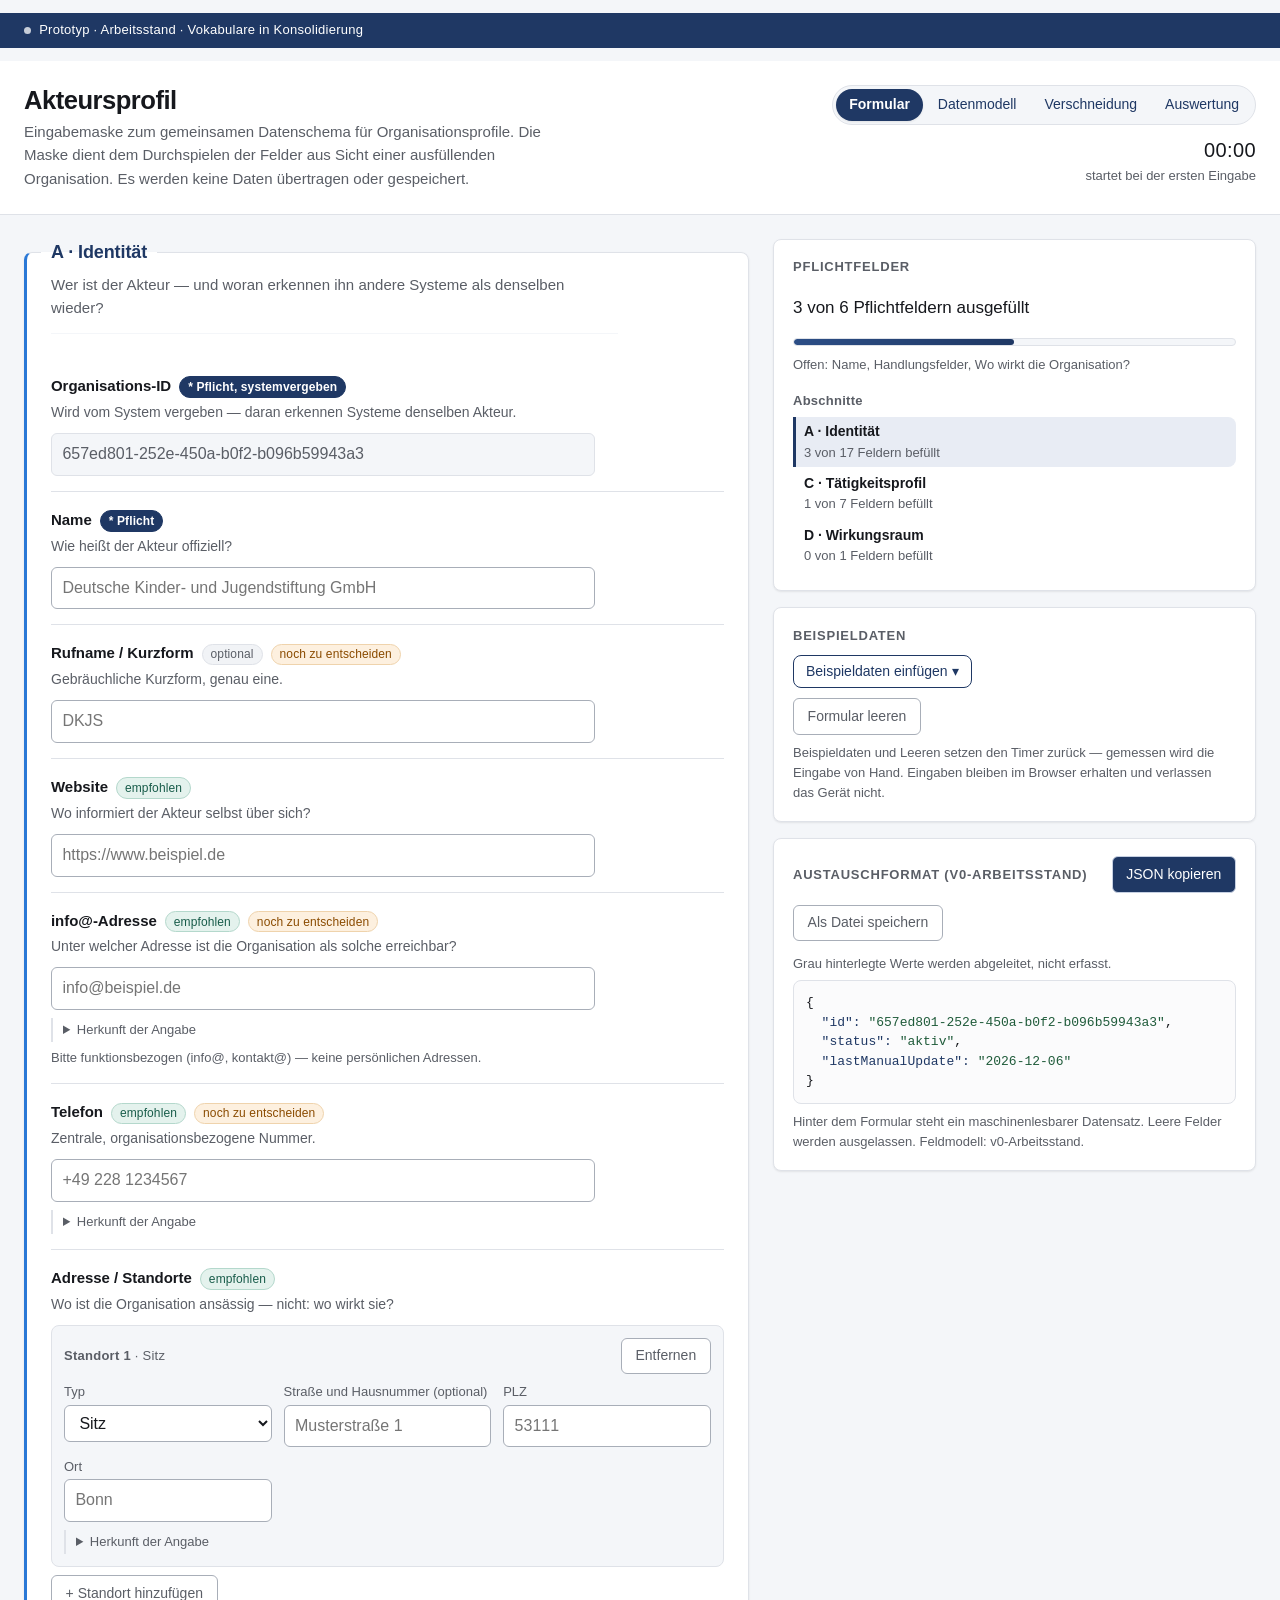
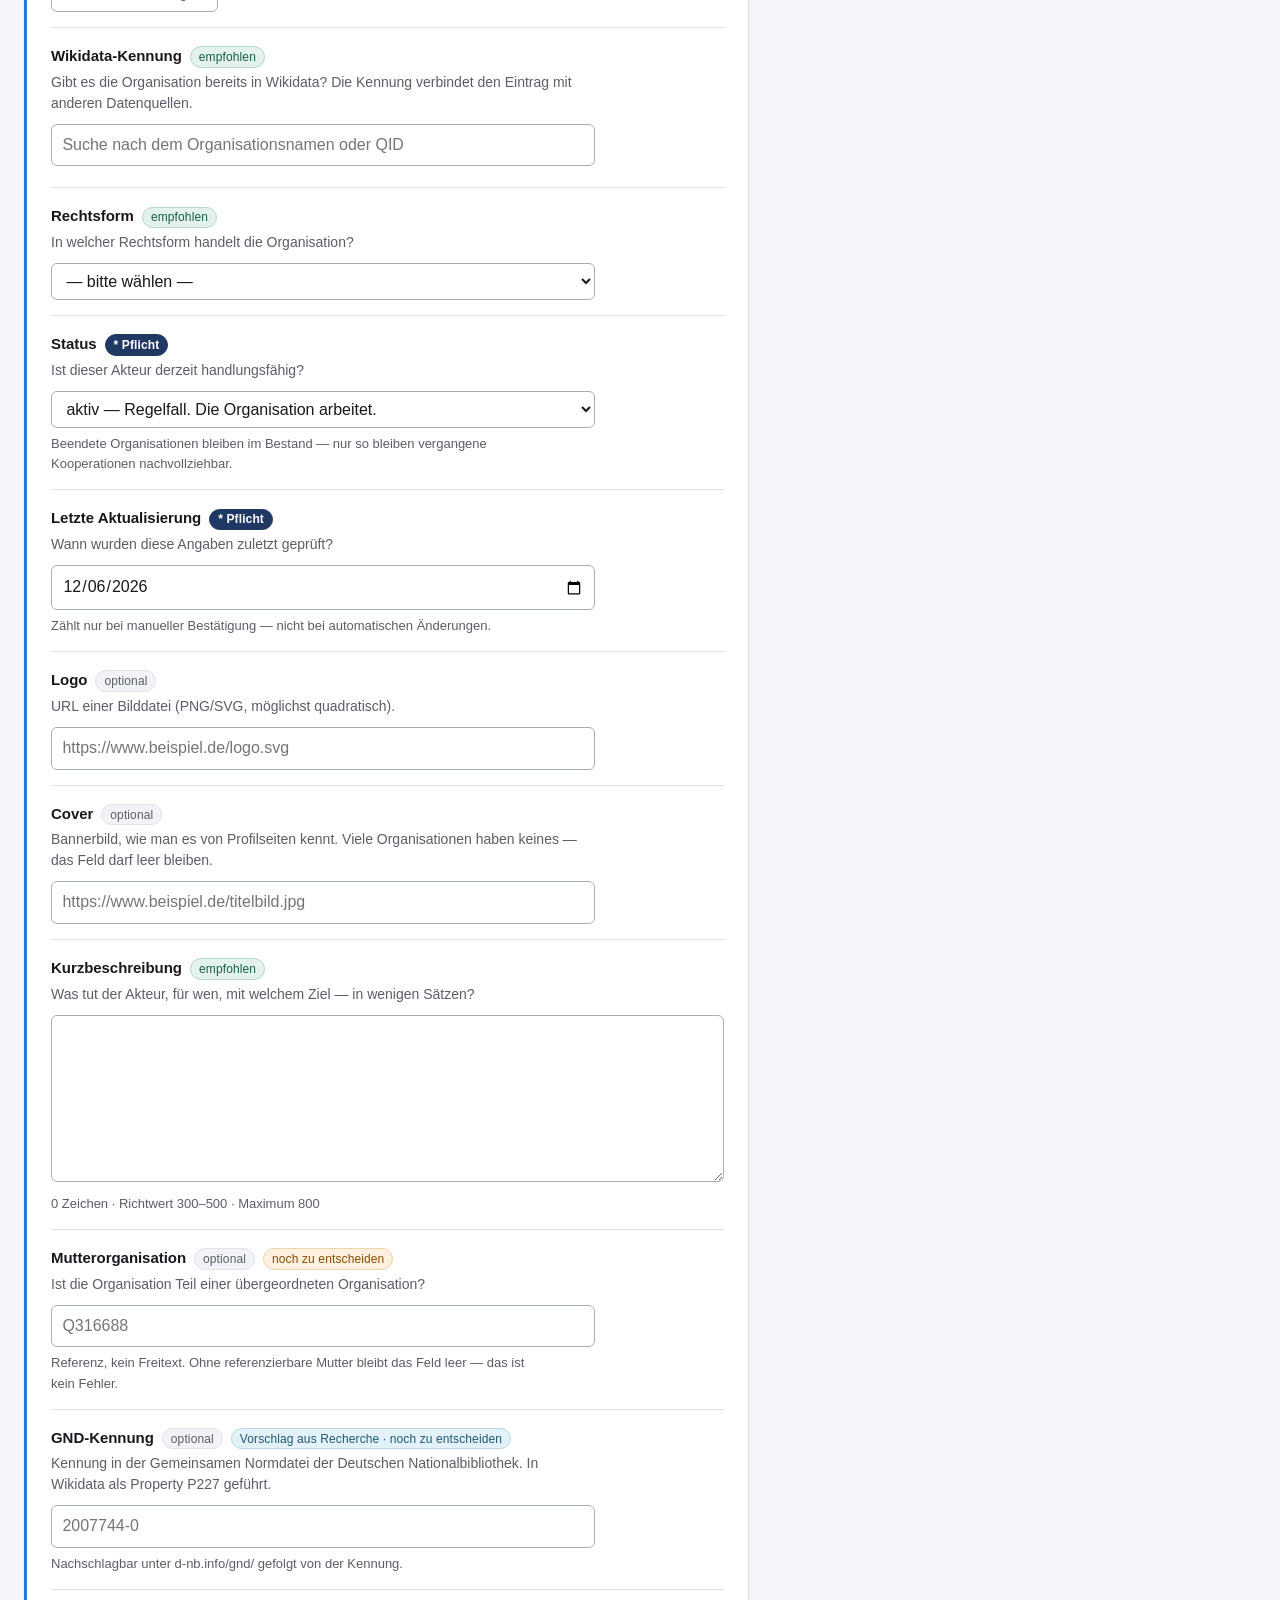
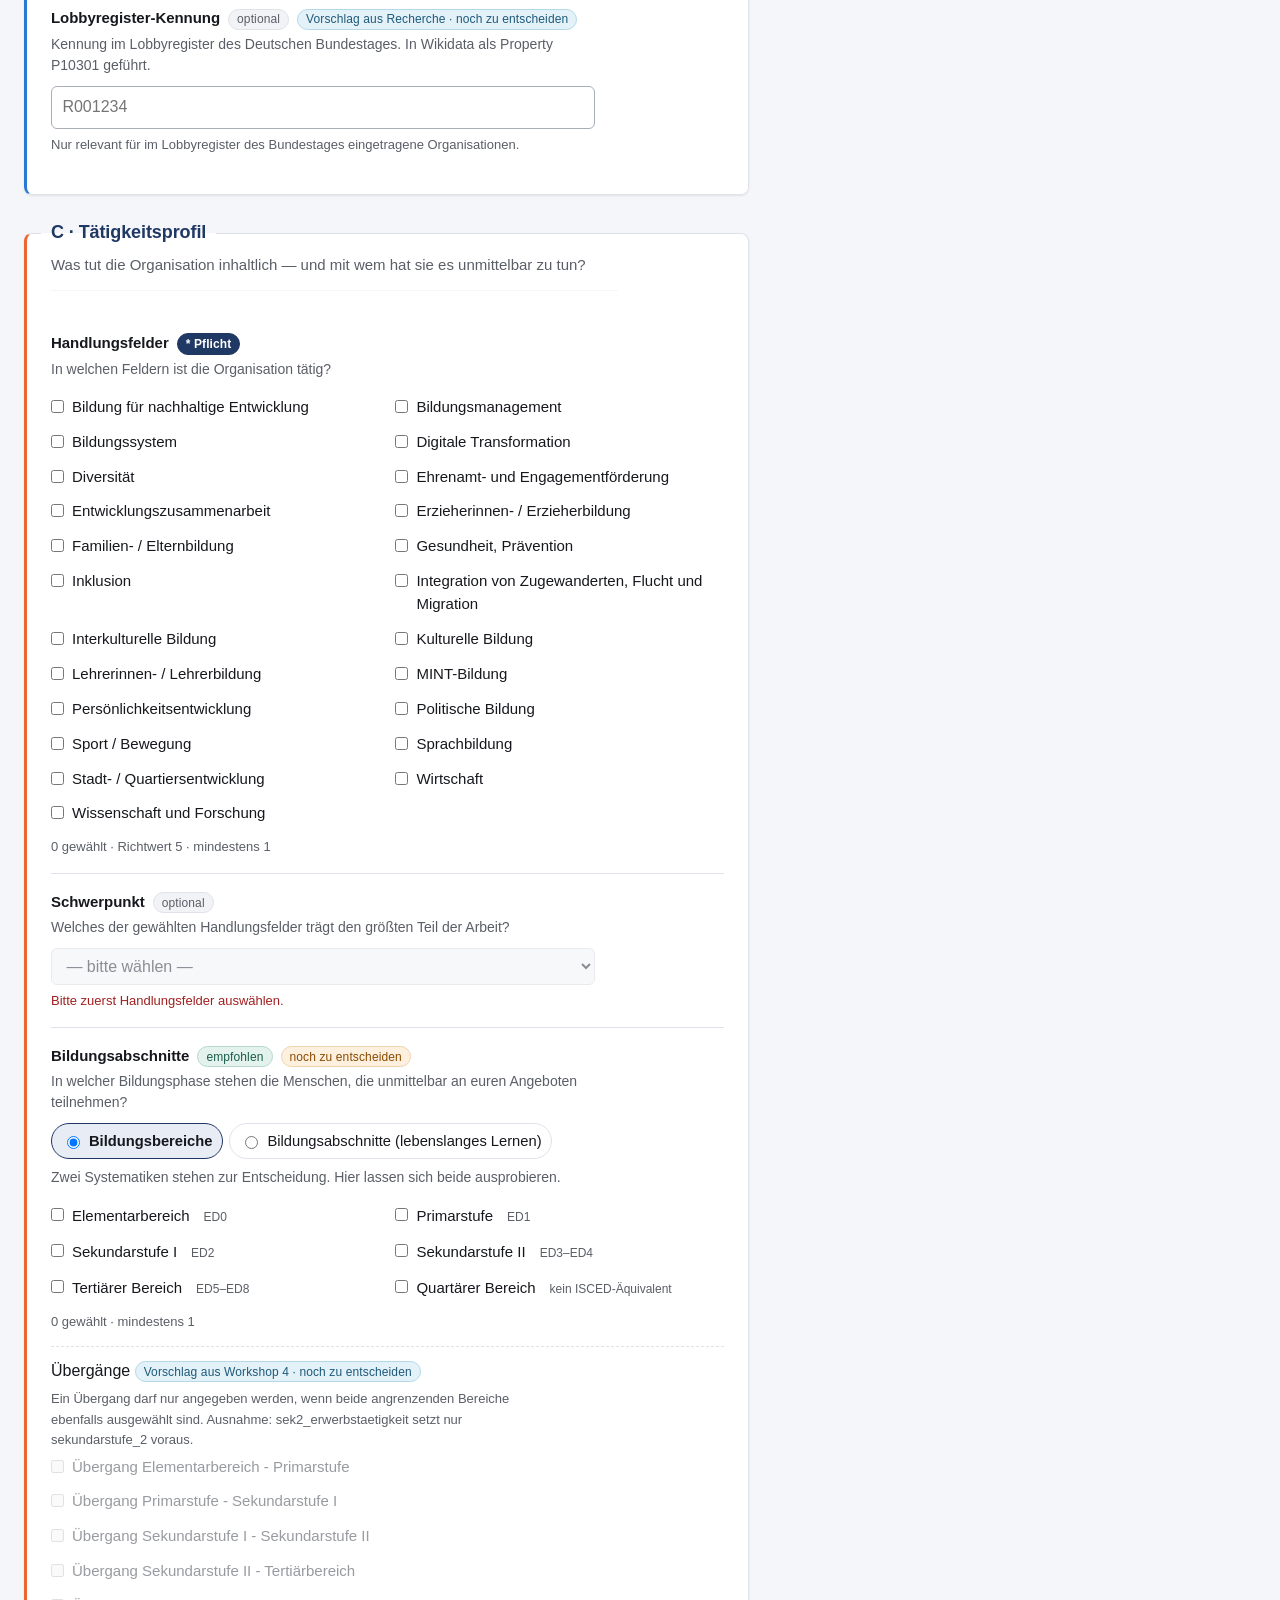
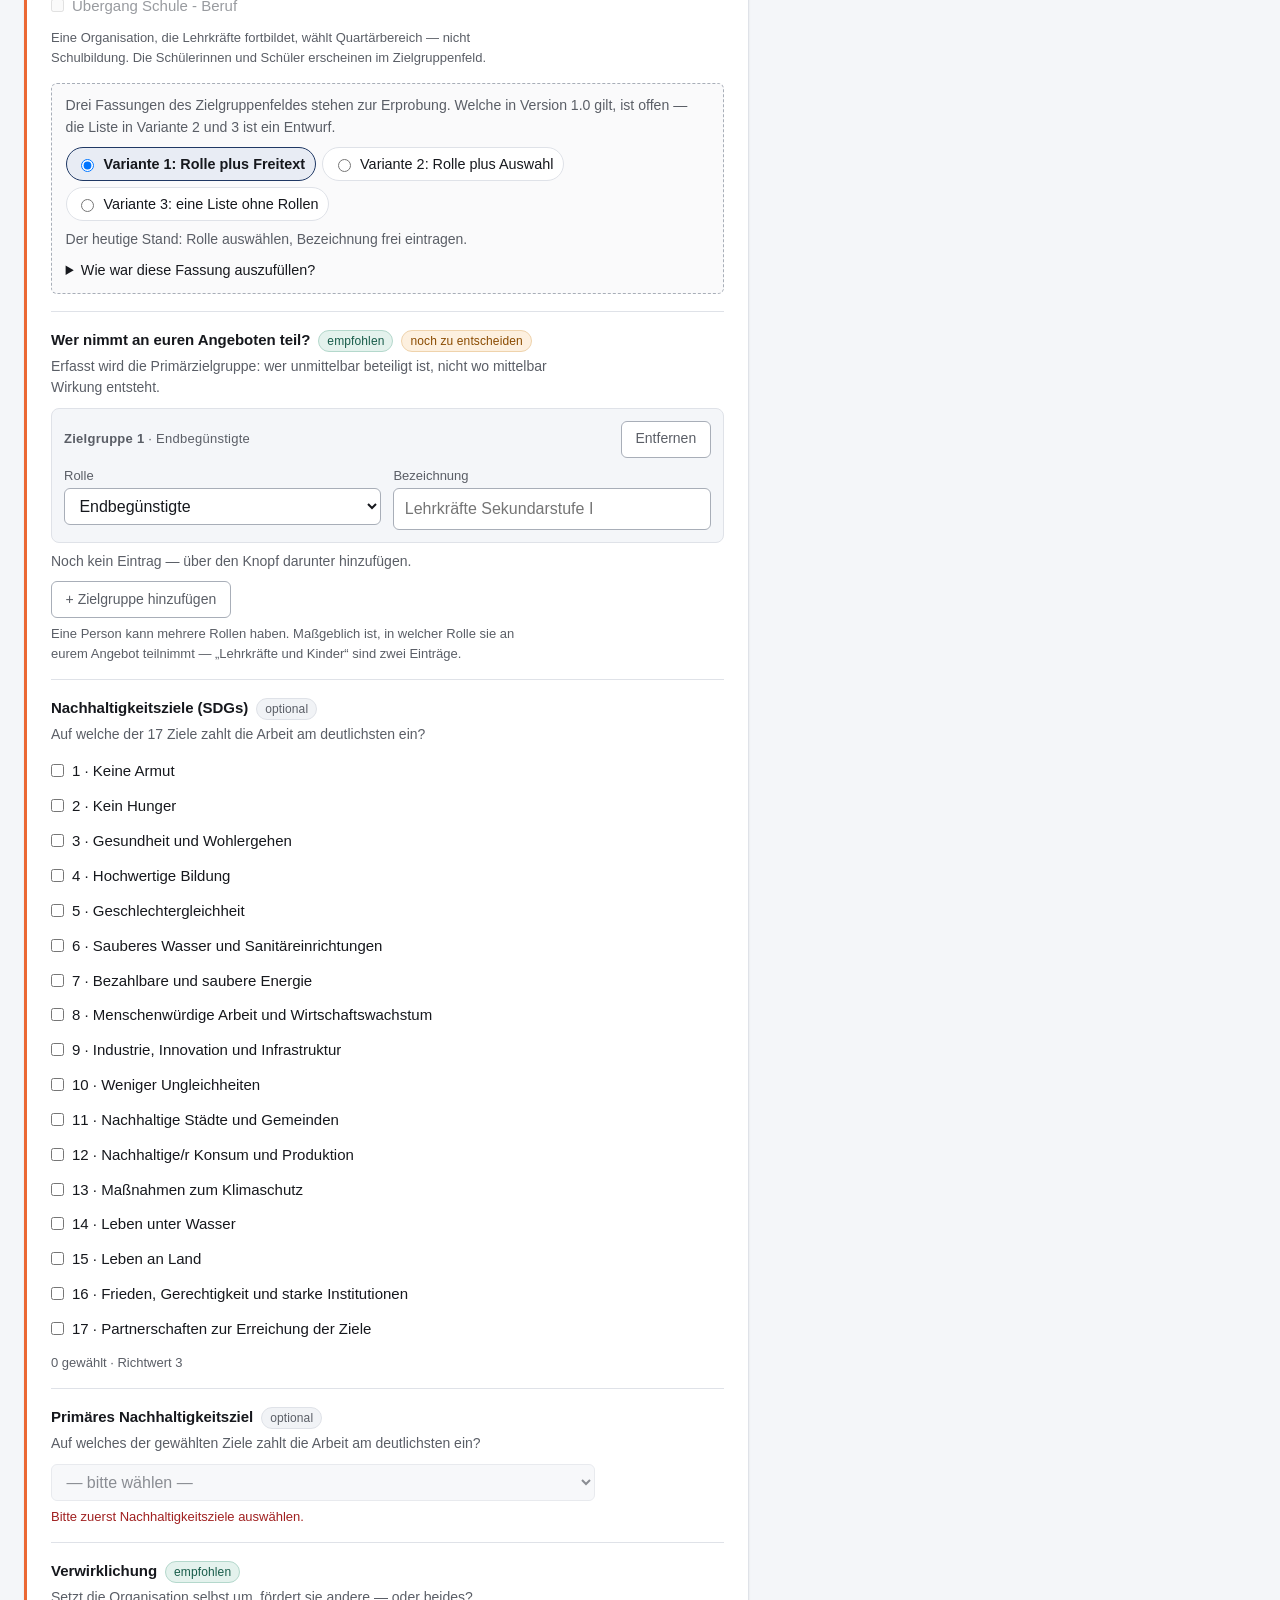
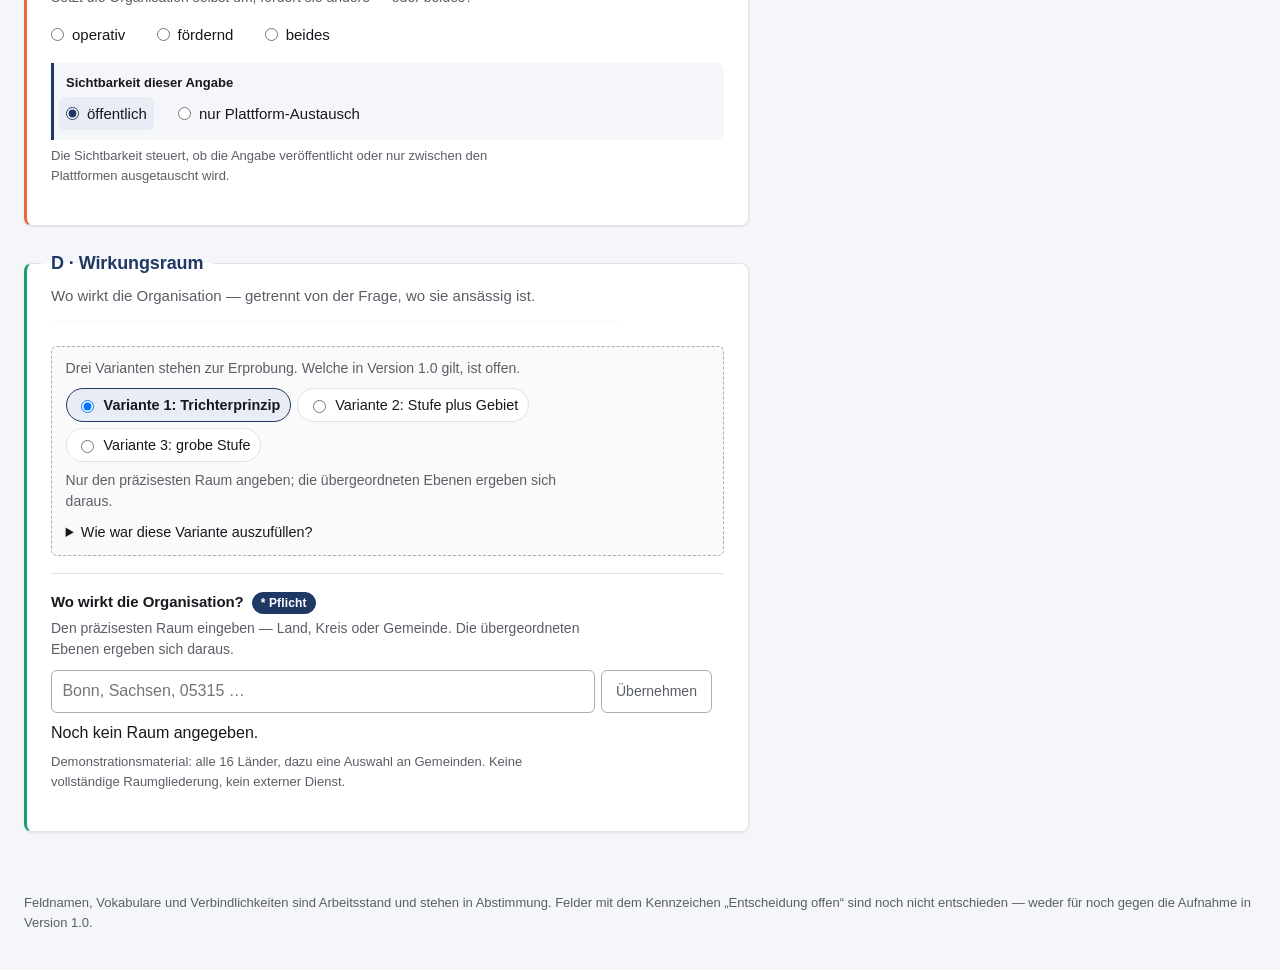
==== commit fffded2d: "Zielgruppen in drei umschaltbaren Fassungen anbieten Dasselbe Vorgehen wie bei der Geografie: Statt " ====
--- a/prototype/index.html
+++ b/prototype/index.html
@@ -115,6 +115,7 @@
 <script src="vocab/rechtsformen.js"></script>
 <script src="vocab/organisationsstatus.js"></script>
 <script src="vocab/zielgruppenrollen.js"></script>
+<script src="vocab/zielgruppen-entwurf.js"></script>
 <script src="vocab/sdg.js"></script>
 <script src="vocab/adresstypen.js"></script>
 <script src="vocab/verwirklichung.js"></script>
